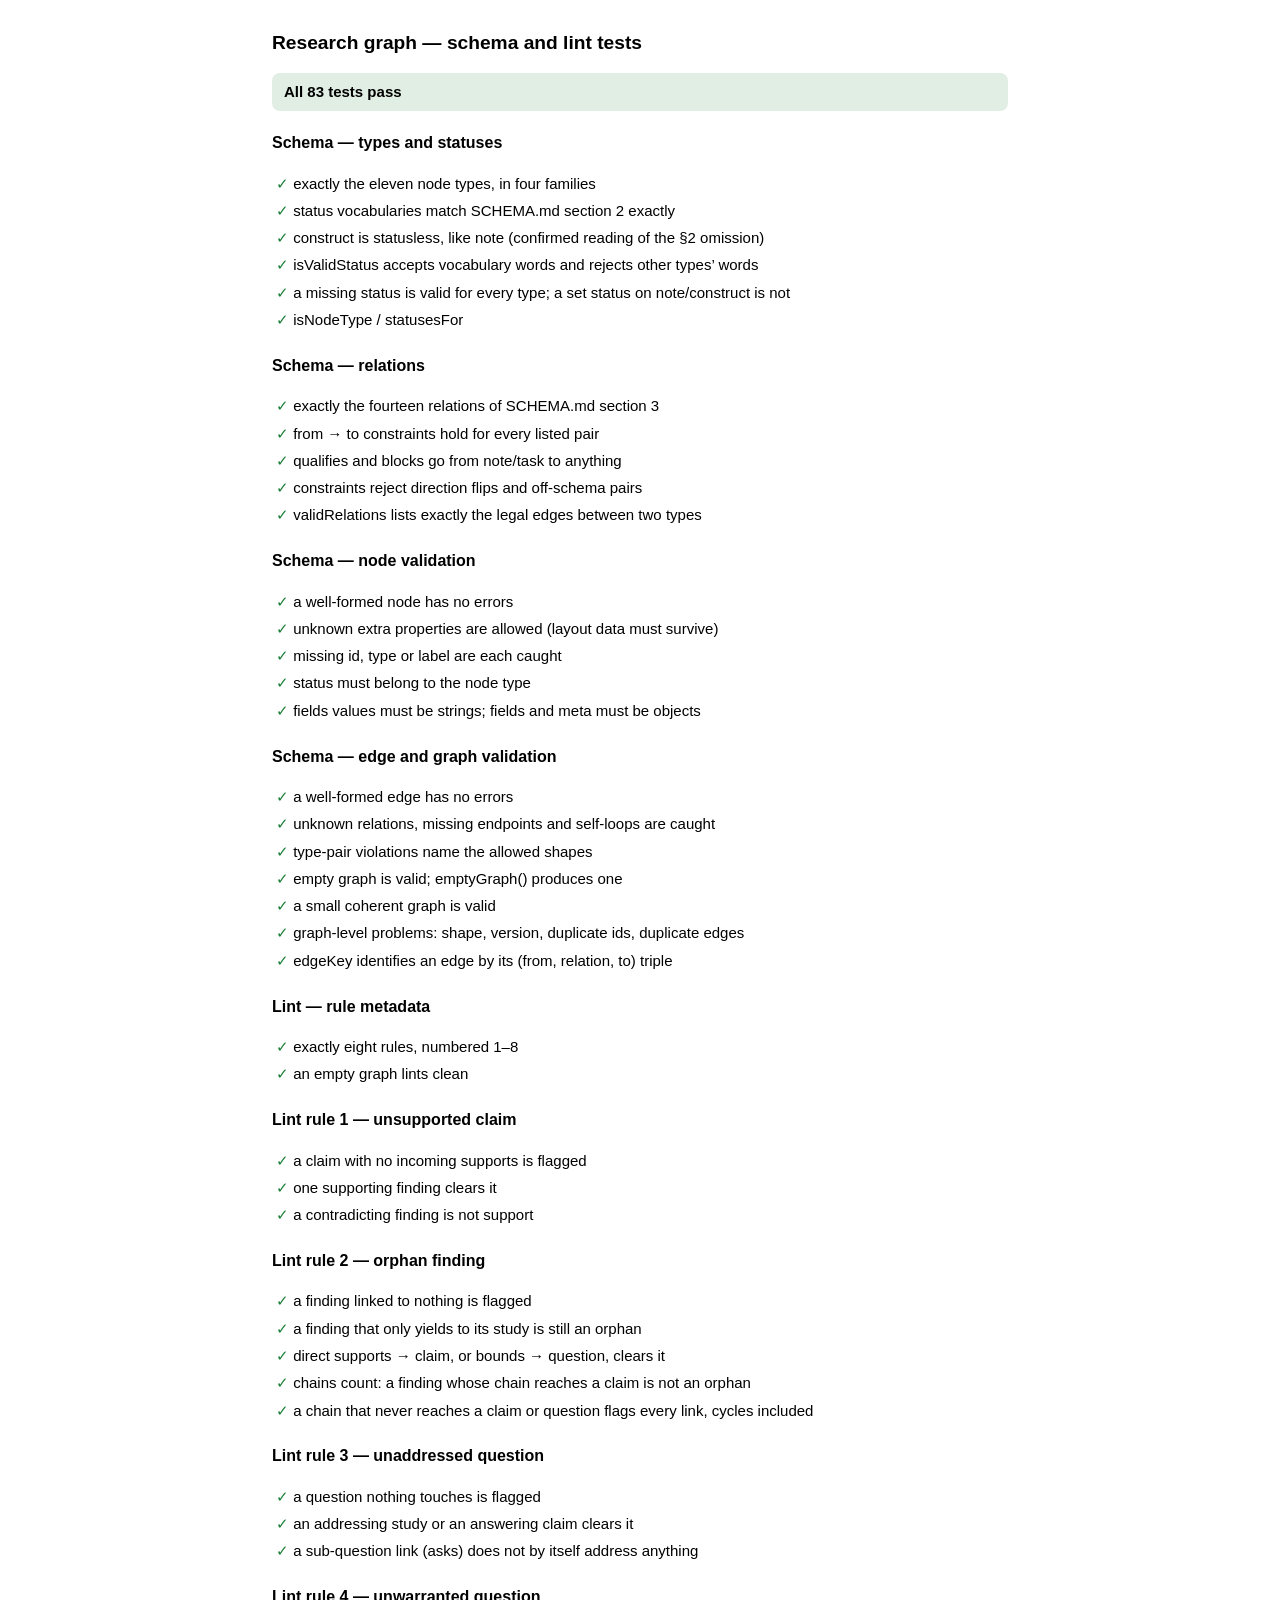
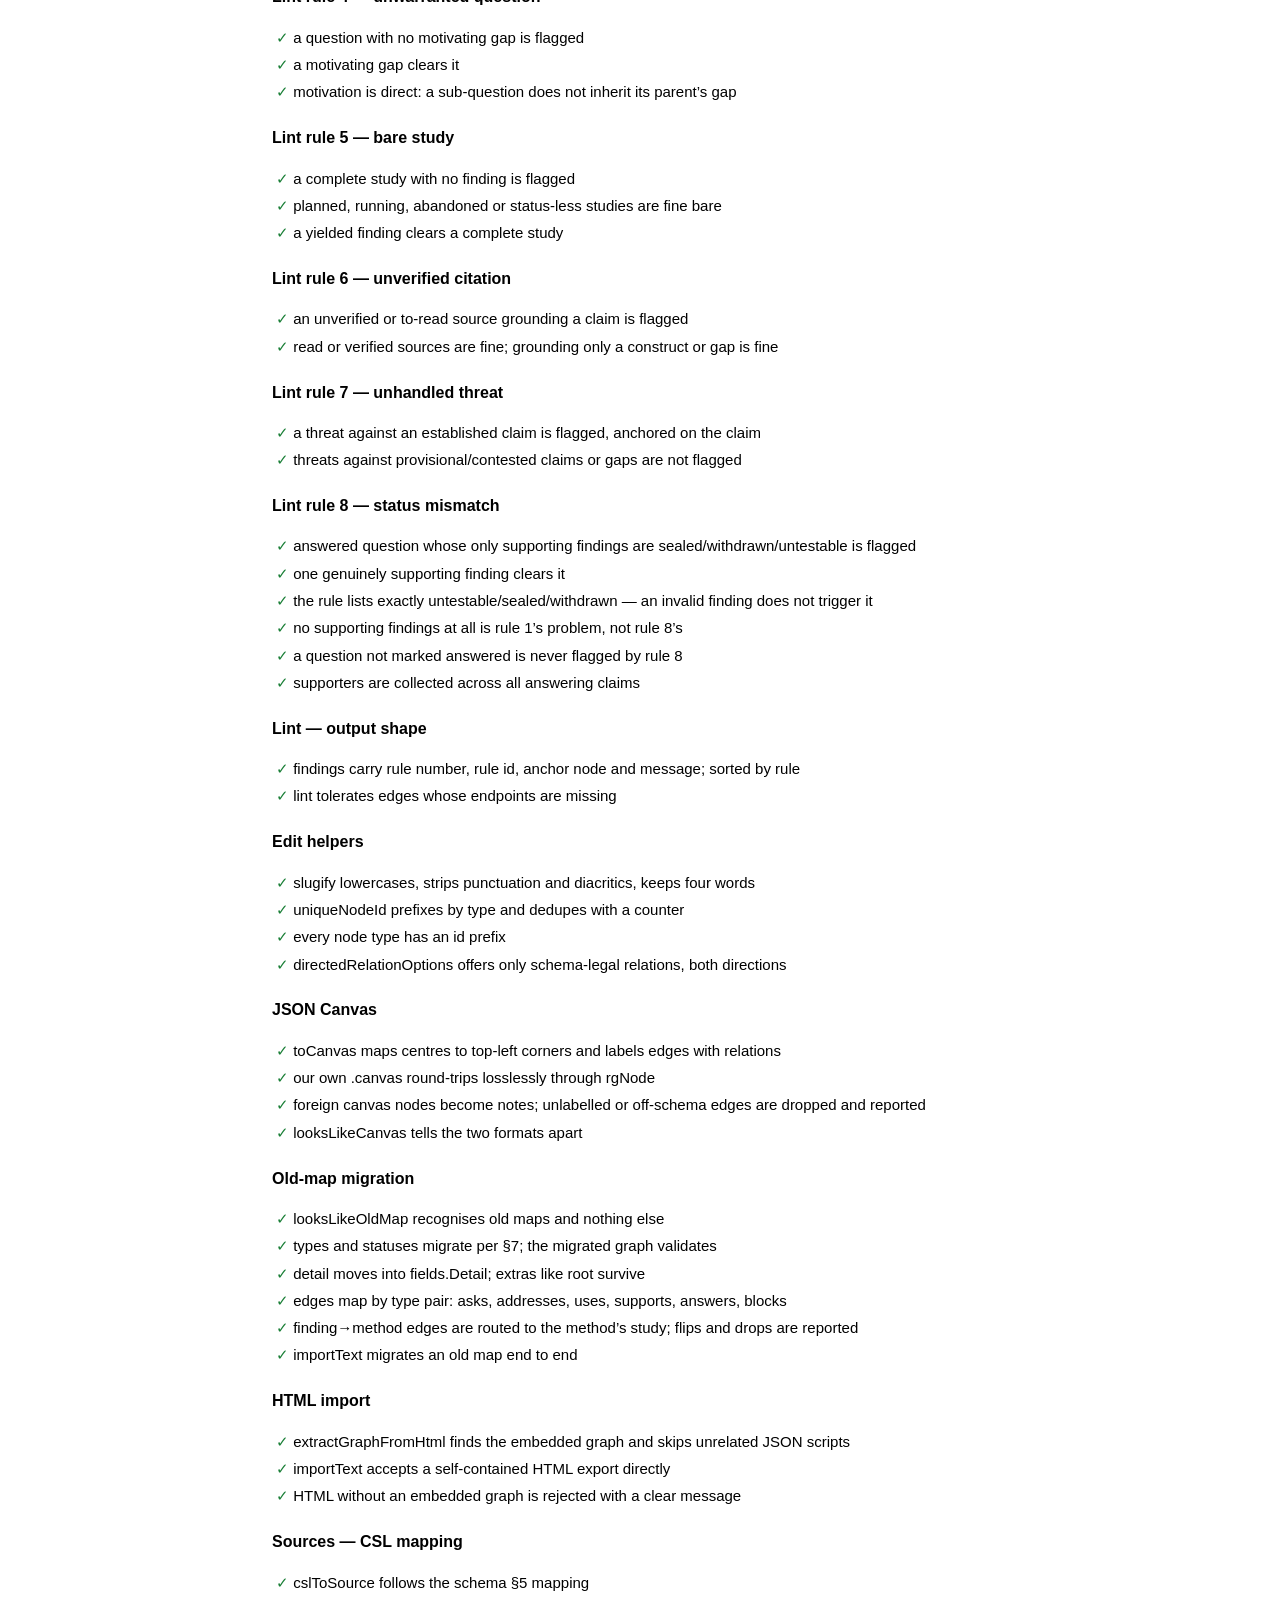
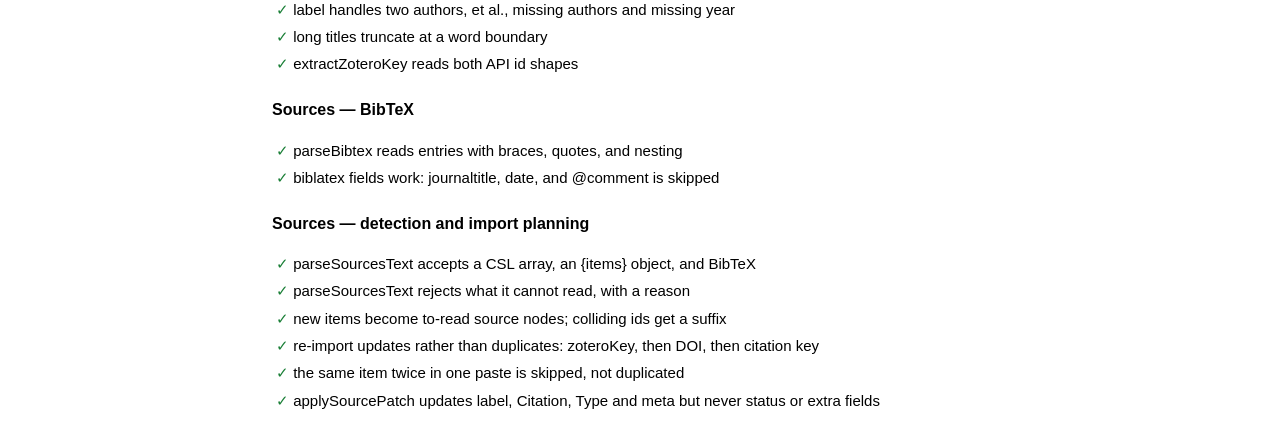
==== tests.html @ 3deb5ea1 "Migrate old-format maps on import (SCHEMA.md §7) rq/experiment/result/paper/corpus/venue types, per-" ====
<!DOCTYPE html>
<html lang="en">
<head>
<meta charset="utf-8">
<meta name="viewport" content="width=device-width, initial-scale=1">
<title>Research graph — tests</title>
<style>
  :root { color-scheme: light dark; }
  body {
    font: 15px/1.5 -apple-system, BlinkMacSystemFont, "Segoe UI", sans-serif;
    max-width: 46rem; margin: 0 auto; padding: 1rem;
  }
  h1 { font-size: 1.2rem; }
  #summary { font-weight: 600; padding: .5rem .75rem; border-radius: .5rem; }
  #summary.pass { background: #1a7f3722; }
  #summary.fail { background: #cf222e22; }
  ul { list-style: none; padding: 0; }
  li { padding: .15rem .25rem; border-radius: .25rem; }
  li.pass::before { content: "✓ "; color: #1a7f37; }
  li.fail::before { content: "✗ "; color: #cf222e; }
  li.fail { background: #cf222e18; }
  li.fail pre { margin: .25rem 0 .25rem 1.2rem; white-space: pre-wrap; font-size: .85em; }
  h2 { font-size: 1rem; margin: 1.25rem 0 .25rem; }
</style>
</head>
<body>
<h1>Research graph — schema and lint tests</h1>
<p id="summary">Running…</p>
<div id="results"></div>
<script type="module">
import {
  SCHEMA_VERSION, FAMILIES, NODE_TYPES, STATUSES, RELATIONS, RELATION_NAMES,
  isNodeType, statusesFor, isValidStatus, relationAllows, validRelations,
  emptyGraph, edgeKey, validateNode, validateEdge, validateGraph,
} from './js/schema.js';
import { LINT_RULES, lint } from './js/lint.js';
import { ID_PREFIXES, slugify, uniqueNodeId, directedRelationOptions } from './js/forms.js';
import { toCanvas, fromCanvas, looksLikeCanvas, extractGraphFromHtml, importText } from './js/exporter.js';
import {
  extractZoteroKey, cslToSource, parseBibtex, parseSourcesText, planSourceImport, applySourcePatch,
} from './js/sources.js';
import { looksLikeOldMap, migrateOldMap } from './js/migrate.js';

// ---- harness -------------------------------------------------------------

const results = [];
let section = '';
const describe = (name) => { section = name; };
function test(name, fn) {
  try {
    fn();
    results.push({ section, name, ok: true });
  } catch (error) {
    results.push({ section, name, ok: false, error });
  }
}
function assert(cond, message) {
  if (!cond) throw new Error(message ?? 'assertion failed');
}
function assertEqual(actual, expected, message) {
  if (actual !== expected) {
    throw new Error(`${message ?? 'not equal'}\n  expected: ${JSON.stringify(expected)}\n  actual:   ${JSON.stringify(actual)}`);
  }
}
function assertDeepEqual(actual, expected, message) {
  const a = JSON.stringify(actual);
  const b = JSON.stringify(expected);
  if (a !== b) {
    throw new Error(`${message ?? 'not deep-equal'}\n  expected: ${b}\n  actual:   ${a}`);
  }
}

// ---- graph-building helpers ----------------------------------------------

const n = (id, type, status, extra) => ({ id, type, label: `label of ${id}`, ...(status ? { status } : {}), ...extra });
const e = (from, relation, to) => ({ from, relation, to });
const g = (nodes, edges = []) => ({ version: 1, nodes, edges });

// lint findings for one rule id, reduced to the nodeIds it flagged
function flagged(graph, ruleId) {
  return lint(graph).filter((f) => f.id === ruleId).map((f) => f.nodeId);
}

// ---- schema: vocabularies ------------------------------------------------

describe('Schema — types and statuses');

test('exactly the eleven node types, in four families', () => {
  assertDeepEqual(NODE_TYPES, [
    'question', 'gap', 'construct', 'source', 'study', 'method', 'material',
    'finding', 'claim', 'note', 'task',
  ]);
  assertDeepEqual(Object.keys(FAMILIES), ['asking', 'grounding', 'doing', 'concluding']);
});

test('status vocabularies match SCHEMA.md section 2 exactly', () => {
  assertDeepEqual(Object.keys(STATUSES).sort(), [...NODE_TYPES].sort(), 'every type has a vocabulary');
  assertDeepEqual(STATUSES.question, ['open', 'answered', 'partly-answered', 'bounded', 'abandoned']);
  assertDeepEqual(STATUSES.gap, ['asserted', 'verified', 'contested', 'closed-by-others']);
  assertDeepEqual(STATUSES.study, ['planned', 'running', 'complete', 'abandoned']);
  assertDeepEqual(STATUSES.finding, ['supported', 'null-with-bound', 'untestable', 'sealed', 'withdrawn', 'invalid']);
  assertDeepEqual(STATUSES.claim, ['established', 'provisional', 'contested', 'abandoned']);
  assertDeepEqual(STATUSES.source, ['to-read', 'read', 'verified', 'unverified']);
  assertDeepEqual(STATUSES.method, ['draft', 'preregistered', 'run', 'superseded']);
  assertDeepEqual(STATUSES.material, ['planned', 'collected', 'frozen']);
  assertDeepEqual(STATUSES.note, []);
  assertDeepEqual(STATUSES.task, ['todo', 'doing', 'done']);
});

test('construct is statusless, like note (confirmed reading of the §2 omission)', () => {
  assertDeepEqual(STATUSES.construct, []);
});

test('isValidStatus accepts vocabulary words and rejects other types’ words', () => {
  assert(isValidStatus('finding', 'sealed'));
  assert(!isValidStatus('source', 'sealed'), 'sealed means nothing for a source');
  assert(!isValidStatus('finding', 'to-read'), 'to-read means nothing for a finding');
  assert(!isValidStatus('nonsense', 'open'), 'unknown type is invalid');
});

test('a missing status is valid for every type; a set status on note/construct is not', () => {
  assert(isValidStatus('question', undefined));
  assert(isValidStatus('note', ''));
  assert(isValidStatus('construct', null));
  assert(!isValidStatus('note', 'done'));
  assert(!isValidStatus('construct', 'draft'));
});

test('isNodeType / statusesFor', () => {
  assert(isNodeType('material'));
  assert(!isNodeType('experiment'), 'old-map names are not types');
  assertDeepEqual(statusesFor('task'), ['todo', 'doing', 'done']);
  assertEqual(statusesFor('experiment'), null);
});

// ---- schema: relations ---------------------------------------------------

describe('Schema — relations');

test('exactly the fourteen relations of SCHEMA.md section 3', () => {
  assertDeepEqual([...RELATION_NAMES].sort(), [
    'addresses', 'answers', 'asks', 'blocks', 'bounds', 'contradicts', 'grounds',
    'inspires', 'motivates', 'qualifies', 'supports', 'threatens', 'uses', 'yields',
  ]);
});

test('from → to constraints hold for every listed pair', () => {
  assert(relationAllows('asks', 'question', 'question'));
  assert(relationAllows('motivates', 'gap', 'question'));
  assert(relationAllows('addresses', 'study', 'question'));
  assert(relationAllows('uses', 'method', 'study'));
  assert(relationAllows('uses', 'material', 'study'));
  assert(relationAllows('yields', 'finding', 'study'));
  assert(relationAllows('supports', 'finding', 'claim'));
  assert(relationAllows('supports', 'finding', 'finding'));
  assert(relationAllows('contradicts', 'finding', 'claim'));
  assert(relationAllows('contradicts', 'source', 'claim'));
  assert(relationAllows('bounds', 'finding', 'finding'));
  assert(relationAllows('bounds', 'finding', 'question'));
  assert(relationAllows('answers', 'claim', 'question'));
  assert(relationAllows('grounds', 'source', 'construct'));
  assert(relationAllows('grounds', 'source', 'gap'));
  assert(relationAllows('grounds', 'source', 'claim'));
  assert(relationAllows('threatens', 'source', 'claim'));
  assert(relationAllows('threatens', 'source', 'gap'));
  assert(relationAllows('inspires', 'source', 'method'));
  assert(relationAllows('inspires', 'source', 'study'));
});

test('qualifies and blocks go from note/task to anything', () => {
  for (const type of NODE_TYPES) {
    assert(relationAllows('qualifies', 'note', type), `note qualifies ${type}`);
    assert(relationAllows('blocks', 'task', type), `task blocks ${type}`);
  }
  assert(!relationAllows('qualifies', 'task', 'note'), 'only notes qualify');
  assert(!relationAllows('blocks', 'note', 'task'), 'only tasks block');
});

test('constraints reject direction flips and off-schema pairs', () => {
  assert(!relationAllows('supports', 'claim', 'finding'), 'supports does not run claim → finding');
  assert(!relationAllows('supports', 'source', 'claim'), 'sources ground or contradict, never support');
  assert(!relationAllows('yields', 'study', 'finding'), 'yields runs finding → study, not the reverse');
  assert(!relationAllows('uses', 'study', 'method'), 'uses runs method → study, not the reverse');
  assert(!relationAllows('addresses', 'question', 'study'));
  assert(!relationAllows('motivates', 'question', 'gap'));
  assert(!relationAllows('bounds', 'finding', 'claim'), 'bounds never reaches a claim');
  assert(!relationAllows('made-up', 'finding', 'claim'), 'unknown relation');
});

test('validRelations lists exactly the legal edges between two types', () => {
  assertDeepEqual(validRelations('finding', 'claim'), ['supports', 'contradicts']);
  assertDeepEqual(validRelations('source', 'gap'), ['grounds', 'threatens']);
  assertDeepEqual(validRelations('source', 'claim'), ['contradicts', 'grounds', 'threatens']);
  assertDeepEqual(validRelations('finding', 'question'), ['bounds']);
  assertDeepEqual(validRelations('note', 'material'), ['qualifies']);
  assertDeepEqual(validRelations('claim', 'finding'), [], 'nothing runs claim → finding');
  assertDeepEqual(validRelations('material', 'question'), [], 'nothing runs material → question');
});

// ---- schema: validation --------------------------------------------------

describe('Schema — node validation');

test('a well-formed node has no errors', () => {
  assertDeepEqual(validateNode(n('q1', 'question', 'open')), []);
  assertDeepEqual(validateNode(n('c1', 'construct')), []);
  assertDeepEqual(validateNode({
    id: 'src1', type: 'source', label: 'Kenny 1994', status: 'read',
    fields: { Citation: 'Guilford Press', Type: 'book' },
    meta: { doi: '10.1000/x', zoteroKey: 'ABC123' },
  }), []);
});

test('unknown extra properties are allowed (layout data must survive)', () => {
  assertDeepEqual(validateNode(n('q1', 'question', 'open', { x: 10, y: 20, pinned: true })), []);
});

test('missing id, type or label are each caught', () => {
  assert(validateNode({ type: 'question', label: 'x' }).some((m) => m.includes('"id"')));
  assert(validateNode({ id: 'a', label: 'x' }).some((m) => m.includes('unknown type')));
  assert(validateNode({ id: 'a', type: 'rq', label: 'x' }).some((m) => m.includes('unknown type')));
  assert(validateNode({ id: 'a', type: 'question' }).some((m) => m.includes('"label"')));
  assert(validateNode('not a node').length === 1);
});

test('status must belong to the node type', () => {
  assert(validateNode(n('f1', 'finding', 'to-read')).some((m) => m.includes('not a finding status')));
  assert(validateNode(n('n1', 'note', 'done')).some((m) => m.includes('takes no status')));
  assert(validateNode(n('c1', 'construct', 'open')).some((m) => m.includes('takes no status')));
  assertDeepEqual(validateNode(n('t1', 'task', 'doing')), []);
});

test('fields values must be strings; fields and meta must be objects', () => {
  assert(validateNode(n('s1', 'source', 'read', { fields: 'DOI' })).length === 1);
  assert(validateNode(n('s1', 'source', 'read', { fields: { Citation: 42 } })).some((m) => m.includes('fields.Citation')));
  assert(validateNode(n('s1', 'source', 'read', { meta: [] })).some((m) => m.includes('"meta"')));
});

describe('Schema — edge and graph validation');

const twoNodes = new Map([
  ['f1', n('f1', 'finding', 'supported')],
  ['c1', n('c1', 'claim', 'provisional')],
  ['s1', n('s1', 'study', 'complete')],
]);

test('a well-formed edge has no errors', () => {
  assertDeepEqual(validateEdge(e('f1', 'supports', 'c1'), twoNodes), []);
  assertDeepEqual(validateEdge(e('f1', 'yields', 's1'), twoNodes), []);
});

test('unknown relations, missing endpoints and self-loops are caught', () => {
  assert(validateEdge(e('f1', 'proves', 'c1'), twoNodes).some((m) => m.includes('unknown relation')));
  assert(validateEdge(e('f1', 'supports', 'ghost'), twoNodes).some((m) => m.includes('missing node "ghost"')));
  assert(validateEdge(e('ghost', 'supports', 'c1'), twoNodes).some((m) => m.includes('missing node "ghost"')));
  assert(validateEdge(e('f1', 'supports', 'f1'), twoNodes).some((m) => m.includes('itself')));
});

test('type-pair violations name the allowed shapes', () => {
  const errors = validateEdge(e('c1', 'supports', 'f1'), twoNodes);
  assertEqual(errors.length, 1);
  assert(errors[0].includes('does not go claim → finding'));
  assert(errors[0].includes('finding → claim'), 'error teaches the allowed direction');
});

test('empty graph is valid; emptyGraph() produces one', () => {
  assertDeepEqual(validateGraph(emptyGraph()), []);
  assertEqual(emptyGraph().version, SCHEMA_VERSION);
});

test('a small coherent graph is valid', () => {
  assertDeepEqual(validateGraph(g(
    [n('g1', 'gap', 'asserted'), n('q1', 'question', 'open'), n('s1', 'study', 'running')],
    [e('g1', 'motivates', 'q1'), e('s1', 'addresses', 'q1')],
  )), []);
});

test('graph-level problems: shape, version, duplicate ids, duplicate edges', () => {
  assert(validateGraph(null).length === 1);
  assert(validateGraph({ version: 2, nodes: [], edges: [] }).some((m) => m.includes('version')));
  assert(validateGraph({ nodes: {}, edges: [] }).some((m) => m.includes('"nodes"')));
  assert(validateGraph({ nodes: [], edges: null }).some((m) => m.includes('"edges"')));
  assert(validateGraph(g([n('a', 'note'), n('a', 'note')])).some((m) => m.includes('duplicate node id "a"')));
  const dup = g(
    [n('f1', 'finding'), n('c1', 'claim')],
    [e('f1', 'supports', 'c1'), e('f1', 'supports', 'c1')],
  );
  assert(validateGraph(dup).some((m) => m.includes('duplicate edge')));
});

test('edgeKey identifies an edge by its (from, relation, to) triple', () => {
  assertEqual(edgeKey(e('a', 'supports', 'b')), edgeKey({ from: 'a', relation: 'supports', to: 'b' }));
  assert(edgeKey(e('a', 'supports', 'b')) !== edgeKey(e('a', 'bounds', 'b')));
});

// ---- lint ----------------------------------------------------------------

describe('Lint — rule metadata');

test('exactly eight rules, numbered 1–8', () => {
  assertDeepEqual(LINT_RULES.map((r) => r.rule), [1, 2, 3, 4, 5, 6, 7, 8]);
  assertDeepEqual(LINT_RULES.map((r) => r.id), [
    'unsupported-claim', 'orphan-finding', 'unaddressed-question', 'unwarranted-question',
    'bare-study', 'unverified-citation', 'unhandled-threat', 'status-mismatch',
  ]);
});

test('an empty graph lints clean', () => {
  assertDeepEqual(lint(emptyGraph()), []);
});

describe('Lint rule 1 — unsupported claim');

test('a claim with no incoming supports is flagged', () => {
  assertDeepEqual(flagged(g([n('c1', 'claim', 'provisional')]), 'unsupported-claim'), ['c1']);
});

test('one supporting finding clears it', () => {
  const graph = g(
    [n('c1', 'claim', 'provisional'), n('f1', 'finding', 'supported'), n('q1', 'question', 'open')],
    [e('f1', 'supports', 'c1')],
  );
  assertDeepEqual(flagged(graph, 'unsupported-claim'), []);
});

test('a contradicting finding is not support', () => {
  const graph = g(
    [n('c1', 'claim', 'contested'), n('f1', 'finding', 'supported')],
    [e('f1', 'contradicts', 'c1')],
  );
  assertDeepEqual(flagged(graph, 'unsupported-claim'), ['c1']);
});

describe('Lint rule 2 — orphan finding');

test('a finding linked to nothing is flagged', () => {
  assertDeepEqual(flagged(g([n('f1', 'finding', 'supported')]), 'orphan-finding'), ['f1']);
});

test('a finding that only yields to its study is still an orphan', () => {
  const graph = g(
    [n('f1', 'finding', 'supported'), n('s1', 'study', 'complete')],
    [e('f1', 'yields', 's1')],
  );
  assertDeepEqual(flagged(graph, 'orphan-finding'), ['f1']);
});

test('direct supports → claim, or bounds → question, clears it', () => {
  const graph = g(
    [n('f1', 'finding', 'supported'), n('c1', 'claim', 'provisional'),
     n('f2', 'finding', 'null-with-bound'), n('q1', 'question', 'bounded')],
    [e('f1', 'supports', 'c1'), e('f2', 'bounds', 'q1')],
  );
  assertDeepEqual(flagged(graph, 'orphan-finding'), []);
});

test('chains count: a finding whose chain reaches a claim is not an orphan', () => {
  const graph = g(
    [n('f1', 'finding', 'supported'), n('f2', 'finding', 'supported'), n('c1', 'claim', 'provisional')],
    [e('f1', 'supports', 'f2'), e('f2', 'supports', 'c1')],
  );
  assertDeepEqual(flagged(graph, 'orphan-finding'), []);
});

test('a chain that never reaches a claim or question flags every link, cycles included', () => {
  const graph = g(
    [n('f1', 'finding', 'supported'), n('f2', 'finding', 'supported')],
    [e('f1', 'supports', 'f2'), e('f2', 'bounds', 'f1')],
  );
  assertDeepEqual(flagged(graph, 'orphan-finding'), ['f1', 'f2']);
});

describe('Lint rule 3 — unaddressed question');

test('a question nothing touches is flagged', () => {
  assertDeepEqual(flagged(g([n('q1', 'question', 'open')]), 'unaddressed-question'), ['q1']);
});

test('an addressing study or an answering claim clears it', () => {
  const addressed = g(
    [n('q1', 'question', 'open'), n('s1', 'study', 'planned')],
    [e('s1', 'addresses', 'q1')],
  );
  assertDeepEqual(flagged(addressed, 'unaddressed-question'), []);
  const answered = g(
    [n('q1', 'question', 'answered'), n('c1', 'claim', 'established')],
    [e('c1', 'answers', 'q1')],
  );
  assertDeepEqual(flagged(answered, 'unaddressed-question'), []);
});

test('a sub-question link (asks) does not by itself address anything', () => {
  const graph = g(
    [n('q1', 'question', 'open'), n('q2', 'question', 'open'), n('s1', 'study', 'running')],
    [e('q2', 'asks', 'q1'), e('s1', 'addresses', 'q1')],
  );
  assertDeepEqual(flagged(graph, 'unaddressed-question'), ['q2']);
});

describe('Lint rule 4 — unwarranted question');

test('a question with no motivating gap is flagged', () => {
  assertDeepEqual(flagged(g([n('q1', 'question', 'open')]), 'unwarranted-question'), ['q1']);
});

test('a motivating gap clears it', () => {
  const graph = g(
    [n('q1', 'question', 'open'), n('g1', 'gap', 'verified')],
    [e('g1', 'motivates', 'q1')],
  );
  assertDeepEqual(flagged(graph, 'unwarranted-question'), []);
});

test('motivation is direct: a sub-question does not inherit its parent’s gap', () => {
  const graph = g(
    [n('q1', 'question', 'open'), n('q2', 'question', 'open'), n('g1', 'gap', 'asserted')],
    [e('g1', 'motivates', 'q1'), e('q2', 'asks', 'q1')],
  );
  assertDeepEqual(flagged(graph, 'unwarranted-question'), ['q2']);
});

describe('Lint rule 5 — bare study');

test('a complete study with no finding is flagged', () => {
  assertDeepEqual(flagged(g([n('s1', 'study', 'complete')]), 'bare-study'), ['s1']);
});

test('planned, running, abandoned or status-less studies are fine bare', () => {
  const graph = g([
    n('s1', 'study', 'planned'), n('s2', 'study', 'running'),
    n('s3', 'study', 'abandoned'), n('s4', 'study'),
  ]);
  assertDeepEqual(flagged(graph, 'bare-study'), []);
});

test('a yielded finding clears a complete study', () => {
  const graph = g(
    [n('s1', 'study', 'complete'), n('f1', 'finding', 'supported')],
    [e('f1', 'yields', 's1')],
  );
  assertDeepEqual(flagged(graph, 'bare-study'), []);
});

describe('Lint rule 6 — unverified citation');

test('an unverified or to-read source grounding a claim is flagged', () => {
  const unverified = g(
    [n('src1', 'source', 'unverified'), n('c1', 'claim', 'provisional')],
    [e('src1', 'grounds', 'c1')],
  );
  assertDeepEqual(flagged(unverified, 'unverified-citation'), ['src1']);
  const toRead = g(
    [n('src1', 'source', 'to-read'), n('c1', 'claim', 'provisional')],
    [e('src1', 'grounds', 'c1')],
  );
  assertDeepEqual(flagged(toRead, 'unverified-citation'), ['src1']);
});

test('read or verified sources are fine; grounding only a construct or gap is fine', () => {
  const graph = g(
    [n('src1', 'source', 'verified'), n('src2', 'source', 'read'), n('src3', 'source', 'unverified'),
     n('c1', 'claim', 'provisional'), n('k1', 'construct'), n('g1', 'gap', 'asserted')],
    [e('src1', 'grounds', 'c1'), e('src2', 'grounds', 'c1'),
     e('src3', 'grounds', 'k1'), e('src3', 'grounds', 'g1')],
  );
  assertDeepEqual(flagged(graph, 'unverified-citation'), []);
});

describe('Lint rule 7 — unhandled threat');

test('a threat against an established claim is flagged, anchored on the claim', () => {
  const graph = g(
    [n('src1', 'source', 'read'), n('c1', 'claim', 'established'), n('f1', 'finding', 'supported')],
    [e('src1', 'threatens', 'c1'), e('f1', 'supports', 'c1')],
  );
  const findings = lint(graph).filter((f) => f.id === 'unhandled-threat');
  assertEqual(findings.length, 1);
  assertEqual(findings[0].nodeId, 'c1');
  assertDeepEqual(findings[0].related, ['src1']);
});

test('threats against provisional/contested claims or gaps are not flagged', () => {
  const graph = g(
    [n('src1', 'source', 'read'), n('c1', 'claim', 'provisional'), n('g1', 'gap', 'asserted')],
    [e('src1', 'threatens', 'c1'), e('src1', 'threatens', 'g1')],
  );
  assertDeepEqual(flagged(graph, 'unhandled-threat'), []);
});

describe('Lint rule 8 — status mismatch');

// Shared shape: gap → question ← claim ← finding(s), question marked answered.
function answeredQuestion(...findingStatuses) {
  const nodes = [
    n('q1', 'question', 'answered'), n('c1', 'claim', 'established'),
    ...findingStatuses.map((s, i) => n(`f${i + 1}`, 'finding', s)),
  ];
  const edges = [
    e('c1', 'answers', 'q1'),
    ...findingStatuses.map((s, i) => e(`f${i + 1}`, 'supports', 'c1')),
  ];
  return g(nodes, edges);
}

test('answered question whose only supporting findings are sealed/withdrawn/untestable is flagged', () => {
  assertDeepEqual(flagged(answeredQuestion('sealed'), 'status-mismatch'), ['q1']);
  assertDeepEqual(flagged(answeredQuestion('untestable', 'sealed', 'withdrawn'), 'status-mismatch'), ['q1']);
});

test('one genuinely supporting finding clears it', () => {
  assertDeepEqual(flagged(answeredQuestion('sealed', 'supported'), 'status-mismatch'), []);
  assertDeepEqual(flagged(answeredQuestion('null-with-bound'), 'status-mismatch'), []);
});

test('the rule lists exactly untestable/sealed/withdrawn — an invalid finding does not trigger it', () => {
  assertDeepEqual(flagged(answeredQuestion('invalid'), 'status-mismatch'), []);
});

test('no supporting findings at all is rule 1’s problem, not rule 8’s', () => {
  const graph = answeredQuestion();
  assertDeepEqual(flagged(graph, 'status-mismatch'), []);
  assertDeepEqual(flagged(graph, 'unsupported-claim'), ['c1']);
});

test('a question not marked answered is never flagged by rule 8', () => {
  const graph = answeredQuestion('sealed');
  graph.nodes[0].status = 'partly-answered';
  assertDeepEqual(flagged(graph, 'status-mismatch'), []);
});

test('supporters are collected across all answering claims', () => {
  const graph = g(
    [n('q1', 'question', 'answered'),
     n('c1', 'claim', 'established'), n('c2', 'claim', 'provisional'),
     n('f1', 'finding', 'sealed'), n('f2', 'finding', 'supported')],
    [e('c1', 'answers', 'q1'), e('c2', 'answers', 'q1'),
     e('f1', 'supports', 'c1'), e('f2', 'supports', 'c2')],
  );
  assertDeepEqual(flagged(graph, 'status-mismatch'), [], 'f2 under the second claim rescues it');
});

describe('Lint — output shape');

test('findings carry rule number, rule id, anchor node and message; sorted by rule', () => {
  const graph = g(
    [n('q1', 'question', 'open'), n('c1', 'claim', 'provisional')],
    [],
  );
  const findings = lint(graph);
  assertDeepEqual(findings.map((f) => f.rule), [1, 3, 4], 'sorted by rule number');
  for (const f of findings) {
    assert(typeof f.id === 'string' && typeof f.nodeId === 'string');
    assert(Array.isArray(f.related));
    assert(typeof f.message === 'string' && f.message.length > 0);
  }
});

test('lint tolerates edges whose endpoints are missing', () => {
  const graph = g([n('c1', 'claim', 'provisional')], [e('ghost', 'supports', 'c1')]);
  assertDeepEqual(flagged(graph, 'unsupported-claim'), ['c1']);
});

// ---- edit helpers --------------------------------------------------------

describe('Edit helpers');

test('slugify lowercases, strips punctuation and diacritics, keeps four words', () => {
  assertEqual(slugify('How much of the reaction is the perceiver?'), 'how-much-of-the');
  assertEqual(slugify('Écrire des limites'), 'ecrire-des-limites');
  assertEqual(slugify('p = .665!!'), 'p-665');
  assertEqual(slugify('???'), 'node', 'labels with no usable characters fall back');
});

test('uniqueNodeId prefixes by type and dedupes with a counter', () => {
  assertEqual(uniqueNodeId('question', 'Open question', new Set()), 'q-open-question');
  assertEqual(uniqueNodeId('source', 'Kenny 1994', new Set(['src-kenny-1994'])), 'src-kenny-1994-2');
  assertEqual(
    uniqueNodeId('finding', 'Null', new Set(['f-null', 'f-null-2'])),
    'f-null-3',
  );
});

test('every node type has an id prefix', () => {
  assertDeepEqual(Object.keys(ID_PREFIXES).sort(), [...NODE_TYPES].sort());
});

test('directedRelationOptions offers only schema-legal relations, both directions', () => {
  assertDeepEqual(directedRelationOptions('finding', 'claim'), [
    { relation: 'supports', direction: 'out' },
    { relation: 'contradicts', direction: 'out' },
  ]);
  assertDeepEqual(directedRelationOptions('claim', 'finding'), [
    { relation: 'supports', direction: 'in' },
    { relation: 'contradicts', direction: 'in' },
  ]);
  assertDeepEqual(directedRelationOptions('question', 'material'), [],
    'no relation runs between question and material in either direction');
  assertDeepEqual(directedRelationOptions('gap', 'question'), [
    { relation: 'motivates', direction: 'out' },
  ]);
  // note → anything, and anything can be qualified by a note
  assertDeepEqual(directedRelationOptions('note', 'note').map((o) => o.direction), ['out', 'in']);
});

// ---- JSON Canvas export/import -------------------------------------------

describe('JSON Canvas');

const canvasGraph = {
  version: 1,
  meta: { id: 'demo', title: 'Demo' },
  nodes: [
    { id: 'f1', type: 'finding', label: 'A finding', status: 'supported', x: 100, y: 50,
      fields: { Statistic: 'p < .01' } },
    { id: 'c1', type: 'claim', label: 'A claim', status: 'provisional', x: 300, y: 50 },
  ],
  edges: [{ from: 'f1', relation: 'supports', to: 'c1' }],
};

test('toCanvas maps centres to top-left corners and labels edges with relations', () => {
  const canvas = toCanvas(canvasGraph, new Map([['f1', { w: 100, h: 40 }]]));
  assertEqual(canvas.nodes[0].x, 50, 'x = centre − width/2');
  assertEqual(canvas.nodes[0].y, 30, 'y = centre − height/2');
  assertEqual(canvas.nodes[0].type, 'text');
  assert(canvas.nodes[0].text.includes('A finding'));
  assertEqual(canvas.edges[0].fromNode, 'f1');
  assertEqual(canvas.edges[0].toNode, 'c1');
  assertEqual(canvas.edges[0].label, 'supports');
  assertEqual(canvas.rgGraph.meta.id, 'demo');
});

test('our own .canvas round-trips losslessly through rgNode', () => {
  const { graph, report } = fromCanvas(toCanvas(canvasGraph));
  assertDeepEqual(graph.nodes, canvasGraph.nodes);
  assertDeepEqual(graph.edges, canvasGraph.edges);
  assertDeepEqual(graph.meta, canvasGraph.meta);
  assertEqual(report.foreignNodes, 0);
  assertEqual(report.droppedEdges.length, 0);
  assertDeepEqual(validateGraph(graph), []);
});

test('foreign canvas nodes become notes; unlabelled or off-schema edges are dropped and reported', () => {
  const foreign = {
    nodes: [
      { id: 'a', type: 'text', text: 'Just an idea\nwith details', x: 0, y: 0, width: 200, height: 60 },
      { id: 'b', type: 'file', file: 'papers/kenny.pdf', x: 300, y: 0, width: 200, height: 60 },
    ],
    edges: [
      { id: 'e1', fromNode: 'a', toNode: 'b' },
      { id: 'e2', fromNode: 'a', toNode: 'b', label: 'qualifies' },
      { id: 'e3', fromNode: 'a', toNode: 'ghost', label: 'qualifies' },
    ],
  };
  const { graph, report } = fromCanvas(foreign);
  assertDeepEqual(graph.nodes.map((n) => n.type), ['note', 'note']);
  assertEqual(graph.nodes[0].label, 'Just an idea', 'first line becomes the label');
  assertEqual(graph.nodes[0].x, 100, 'centre derived from x + width/2');
  assertDeepEqual(graph.edges, [{ from: 'a', relation: 'qualifies', to: 'b' }],
    'note → note qualifies survives because the schema allows it');
  assertEqual(report.droppedEdges.length, 2, 'the unlabelled and dangling edges are reported');
  assertDeepEqual(validateGraph(graph), []);
});

test('looksLikeCanvas tells the two formats apart', () => {
  assert(looksLikeCanvas(toCanvas(canvasGraph)));
  assert(looksLikeCanvas({ nodes: [{ id: 'a', type: 'text', text: 'x', x: 0, y: 0, width: 10, height: 10 }] }));
  assert(!looksLikeCanvas(canvasGraph), 'a graph is not a canvas');
  assert(!looksLikeCanvas({ nodes: [] }));
  assert(!looksLikeCanvas(null));
});

// ---- old-map migration (SCHEMA.md §7) -------------------------------------

describe('Old-map migration');

const oldMap = {
  meta: { title: 'Old thesis map', owner: 'Alp', version: '0.5' },
  nodes: [
    { id: 'rq0', type: 'rq', root: true, label: 'Root question', detail: 'Long prose.' },
    { id: 'rq1', type: 'rq', status: 'split', label: 'Sub question' },
    { id: 'ex1', type: 'experiment', status: 'sealed', label: 'Sealed experiment' },
    { id: 'm1', type: 'method', label: 'The method' },
    { id: 'r1', type: 'result', status: 'established', label: 'The result', fields: { p: '.01' } },
    { id: 'cl1', type: 'claim', status: 'established', label: 'The claim' },
    { id: 'p1', type: 'paper', status: 'todo', label: 'A paper' },
    { id: 'cor1', type: 'corpus', status: 'established', label: 'The corpus' },
    { id: 'v1', type: 'venue', status: 'todo', label: 'Target venue' },
    { id: 'con1', type: 'construct', status: 'provisional', label: 'A construct' },
    { id: 'g1', type: 'gap', label: 'The gap' },
  ],
  edges: [
    { from: 'rq1', to: 'rq0', rel: 'sub-question' },
    { from: 'g1', to: 'rq0', rel: 'motivates' },
    { from: 'ex1', to: 'rq1', rel: 'tests' },
    { from: 'm1', to: 'ex1', rel: 'method' },
    { from: 'cor1', to: 'ex1', rel: 'corpus' },
    { from: 'r1', to: 'm1', rel: 'yields' },
    { from: 'r1', to: 'cl1', rel: 'evidence' },
    { from: 'cl1', to: 'rq1', rel: 'answers' },
    { from: 'cl1', to: 'r1', rel: 'generalises' },
    { from: 'p1', to: 'cl1', rel: 'objection to pre-empt' },
    { from: 'p1', to: 'con1', rel: 'source' },
    { from: 'con1', to: 'rq0', rel: 'variance source' },
    { from: 'v1', to: 'rq0', rel: 'venue target' },
    { from: 'r1', to: 'ex1', rel: 'headline finding' },
  ],
};

test('looksLikeOldMap recognises old maps and nothing else', () => {
  assert(looksLikeOldMap(oldMap));
  assert(looksLikeOldMap({ nodes: [{ id: 'a', type: 'note', label: 'x' }], edges: [{ from: 'a', to: 'b', rel: 'free text' }] }));
  assert(!looksLikeOldMap(g([n('q1', 'question', 'open')])), 'a v1 graph is not an old map');
  assert(!looksLikeOldMap({
    nodes: [{ id: 'a', type: 'text', text: 'x', x: 0, y: 0, width: 10, height: 10 }],
    edges: [{ id: 'e', fromNode: 'a', toNode: 'a' }],
  }), 'a canvas is not an old map');
});

test('types and statuses migrate per §7; the migrated graph validates', () => {
  const { graph } = migrateOldMap(oldMap);
  assertDeepEqual(validateGraph(graph), []);
  const type = (id) => graph.nodes.find((x) => x.id === id).type;
  const status = (id) => graph.nodes.find((x) => x.id === id).status;
  assertEqual(type('rq0'), 'question');
  assertEqual(type('ex1'), 'study');
  assertEqual(type('r1'), 'finding');
  assertEqual(type('p1'), 'source');
  assertEqual(type('cor1'), 'material');
  assertEqual(type('v1'), 'task', 'venue becomes a task');
  assertEqual(status('rq1'), 'partly-answered', 'split maps to partly-answered');
  assertEqual(status('ex1'), 'running', 'a sealed experiment is not finished');
  assertEqual(status('r1'), 'supported', 'established on a finding becomes supported');
  assertEqual(status('cl1'), 'established', 'established on a claim stays');
  assertEqual(status('p1'), 'to-read');
  assertEqual(status('cor1'), 'frozen');
  assertEqual(status('con1'), undefined, 'constructs are statusless — status dropped');
});

test('detail moves into fields.Detail; extras like root survive', () => {
  const { graph } = migrateOldMap(oldMap);
  const rq0 = graph.nodes.find((x) => x.id === 'rq0');
  assertEqual(rq0.fields.Detail, 'Long prose.');
  assertEqual(rq0.root, true);
  const r1 = graph.nodes.find((x) => x.id === 'r1');
  assertEqual(r1.fields.p, '.01', 'old fields are kept');
});

test('edges map by type pair: asks, addresses, uses, supports, answers, blocks', () => {
  const { graph } = migrateOldMap(oldMap);
  const has = (from, relation, to) => graph.edges.some(
    (e) => e.from === from && e.relation === relation && e.to === to,
  );
  assert(has('rq1', 'asks', 'rq0'), 'sub-question direction preserved');
  assert(has('g1', 'motivates', 'rq0'));
  assert(has('ex1', 'addresses', 'rq1'));
  assert(has('m1', 'uses', 'ex1'));
  assert(has('cor1', 'uses', 'ex1'));
  assert(has('r1', 'supports', 'cl1'));
  assert(has('cl1', 'answers', 'rq1'));
  assert(has('p1', 'threatens', 'cl1'), '"objection to pre-empt" reads as a threat');
  assert(has('p1', 'grounds', 'con1'));
  assert(has('v1', 'blocks', 'rq0'), 'the venue-task blocks the question');
});

test('finding→method edges are routed to the method’s study; flips and drops are reported', () => {
  const { graph, report } = migrateOldMap(oldMap);
  const has = (from, relation, to) => graph.edges.some(
    (e) => e.from === from && e.relation === relation && e.to === to,
  );
  assert(has('r1', 'yields', 'ex1'), 'r1 —yields→ m1 became r1 —yields→ ex1');
  assert(has('r1', 'supports', 'cl1'), 'cl1 —generalises→ r1 flipped into finding-supports-claim');
  assert(report.droppedEdges.some((d) => d.includes('con1')),
    'the construct → question edge is dropped and reported');
  assertEqual(graph.edges.filter((e) => e.from === 'r1' && e.to === 'ex1').length, 1,
    'yields deduplicated against the headline-finding edge');
});

test('importText migrates an old map end to end', () => {
  const result = importText(JSON.stringify(oldMap));
  assert(result.ok, result.message);
  assert(result.message.includes('Migrated the old map'));
  assertDeepEqual(validateGraph(result.graph), []);
  assertEqual(result.graph.meta.title, 'Old thesis map');
  assert(result.graph.meta.id, 'a graph id is generated');
});

// ---- importing an exported HTML file --------------------------------------

describe('HTML import');

const embeddedGraph = {
  version: 1,
  meta: { id: 'demo' },
  nodes: [{ id: 'n1', type: 'note', label: 'A note', x: 1, y: 2 }],
  edges: [],
};
const exportedHtml = [
  '<!DOCTYPE html><html><head><title>x</title></head><body>',
  '<script type="application/json" id="other">{"unrelated": true}\u003c/script>',
  `<script type="application/json" id="embedded-graph">${JSON.stringify(embeddedGraph).replace(/</g, '\\u003c')}\u003c/script>`,
  '</body></html>',
].join('\n');

test('extractGraphFromHtml finds the embedded graph and skips unrelated JSON scripts', () => {
  const text = extractGraphFromHtml(exportedHtml);
  assert(text !== null, 'graph found');
  assertDeepEqual(JSON.parse(text), embeddedGraph);
  assertEqual(extractGraphFromHtml('<!DOCTYPE html><html><body>plain page</body></html>'), null);
});

test('importText accepts a self-contained HTML export directly', () => {
  const result = importText(exportedHtml);
  assert(result.ok, result.message);
  assertDeepEqual(result.graph, embeddedGraph);
  assert(result.message.includes('extracted from the HTML file'));
});

test('HTML without an embedded graph is rejected with a clear message', () => {
  const result = importText('<!DOCTYPE html><html><body>not an export</body></html>');
  assert(!result.ok);
  assert(result.message.includes('no embedded graph'));
});

// ---- sources: CSL-JSON and BibTeX ----------------------------------------

describe('Sources — CSL mapping');

test('cslToSource follows the schema §5 mapping', () => {
  const node = cslToSource({
    id: '392648/7VLLCTW7',
    'citation-key': 'kenny1994',
    type: 'book',
    title: 'Interpersonal perception: A social relations analysis',
    'title-short': 'Interpersonal perception',
    author: [{ family: 'Kenny', given: 'David A.' }],
    issued: { 'date-parts': [[1994]] },
    'container-title': 'Guilford Press',
    DOI: '10.1000/example',
  });
  assertEqual(node.id, 'kenny1994', 'citation-key wins over id');
  assertEqual(node.type, 'source');
  assertEqual(node.label, 'Kenny (1994) — Interpersonal perception');
  assertEqual(node.fields.Citation, 'Guilford Press, 10.1000/example');
  assertEqual(node.fields.Type, 'book');
  assertEqual(node.meta.doi, '10.1000/example');
  assertEqual(node.meta.zoteroKey, '7VLLCTW7', 'item key extracted from the id');
  assertDeepEqual(validateNode(node), []);
});

test('label handles two authors, et al., missing authors and missing year', () => {
  const two = cslToSource({ id: 'a', title: 'T', author: [{ family: 'Kenny' }, { family: 'Cook' }], issued: { 'date-parts': [[2001]] } });
  assertEqual(two.label, 'Kenny & Cook (2001) — T');
  const three = cslToSource({ id: 'b', title: 'T', author: [{ family: 'A' }, { family: 'B' }, { family: 'C' }] });
  assertEqual(three.label, 'A et al. (n.d.) — T');
  const none = cslToSource({ id: 'c', title: 'Standard for widgets' });
  assertEqual(none.label, 'Standard for widgets (n.d.)');
});

test('long titles truncate at a word boundary', () => {
  const node = cslToSource({
    id: 'd',
    title: 'A remarkably long title that keeps going well past the point where a card label stays readable',
    author: [{ family: 'Long' }],
  });
  assert(node.label.length < 75, `label is short (got ${node.label.length})`);
  assert(node.label.endsWith('…'));
});

test('extractZoteroKey reads both API id shapes', () => {
  assertEqual(extractZoteroKey('392648/7VLLCTW7'), '7VLLCTW7');
  assertEqual(extractZoteroKey('http://zotero.org/users/475425/items/ABCD2345'), 'ABCD2345');
  assertEqual(extractZoteroKey('kenny1994'), undefined, 'citation keys are not zotero keys');
});

describe('Sources — BibTeX');

test('parseBibtex reads entries with braces, quotes, and nesting', () => {
  const items = parseBibtex(`
    @article{kenny1994,
      author = {Kenny, David A. and Cook, William},
      title = {Interpersonal {Perception} and its friends},
      journal = "Psychological Review",
      year = 1994,
      volume = {102},
      pages = {246--268},
      doi = {10.1037/0033-295X.102.2.246}
    }
    @book{mischel1995, author = {Walter Mischel}, title = {A book}, year = {1995} }
  `);
  assertEqual(items.length, 2);
  assertEqual(items[0]['citation-key'], 'kenny1994');
  assertEqual(items[0].type, 'article-journal', 'article maps to article-journal');
  assertDeepEqual(items[0].author, [
    { family: 'Kenny', given: 'David A.' }, { family: 'Cook', given: 'William' },
  ]);
  assertEqual(items[0].title, 'Interpersonal Perception and its friends', 'braces stripped');
  assertEqual(items[0]['container-title'], 'Psychological Review');
  assertEqual(items[0].page, '246–268', 'double hyphen becomes an en dash');
  assertDeepEqual(items[0].issued, { 'date-parts': [[1994]] });
  assertDeepEqual(items[1].author, [{ family: 'Mischel', given: 'Walter' }],
    'plain "Given Family" names split on the last word');
  assertEqual(items[1].type, 'book');
});

test('biblatex fields work: journaltitle, date, and @comment is skipped', () => {
  const items = parseBibtex(`
    @comment{jabref-meta: databaseType:biblatex;}
    @article{rau2024, author = {Rau, R.}, title = {T}, journaltitle = {Preprint Server}, date = {2024-05-01} }
  `);
  assertEqual(items.length, 1);
  assertEqual(items[0]['container-title'], 'Preprint Server');
  assertDeepEqual(items[0].issued, { 'date-parts': [[2024]] });
});

describe('Sources — detection and import planning');

test('parseSourcesText accepts a CSL array, an {items} object, and BibTeX', () => {
  assertEqual(parseSourcesText('[{"id":"a","title":"T"}]').items.length, 1);
  assertEqual(parseSourcesText('{"items":[{"id":"a","title":"T"}]}').items.length, 1);
  assertEqual(parseSourcesText('@misc{x, title={T}}').items.length, 1);
  assertEqual(parseSourcesText('[{"id":"a","title":"T"},{"id":"junk"}]').ignored, 1,
    'items with neither title nor author are counted as ignored');
});

test('parseSourcesText rejects what it cannot read, with a reason', () => {
  for (const bad of ['', 'hello world', '{"nodes":[]}', '[{']) {
    let threw = false;
    try { parseSourcesText(bad); } catch { threw = true; }
    assert(threw, `rejects ${JSON.stringify(bad)}`);
  }
});

test('new items become to-read source nodes; colliding ids get a suffix', () => {
  const graph = g([n('kenny1994', 'note')]);
  const plan = planSourceImport(graph, [{ id: 'kenny1994', title: 'T', author: [{ family: 'Kenny' }] }]);
  assertEqual(plan.updates.length, 0, 'a note with the same id is not an update target');
  assertEqual(plan.creates.length, 1);
  assertEqual(plan.creates[0].id, 'kenny1994-2', 'id collision with a non-source gets a suffix');
  assertEqual(plan.creates[0].status, 'to-read');
});

test('re-import updates rather than duplicates: zoteroKey, then DOI, then citation key', () => {
  const graph = g([
    n('src-a', 'source', 'verified', { meta: { zoteroKey: 'AAAA1111' } }),
    n('src-b', 'source', 'read', { meta: { doi: '10.1/B' } }),
    n('src-c', 'source', 'unverified'),
  ]);
  const plan = planSourceImport(graph, [
    { id: '99/AAAA1111', title: 'A new title', author: [{ family: 'A' }] },
    { id: 'different-key', title: 'B', DOI: '10.1/b', author: [{ family: 'B' }] },
    { id: 'src-c', title: 'C', author: [{ family: 'C' }] },
    { id: 'brand-new', title: 'D', author: [{ family: 'D' }] },
  ]);
  assertDeepEqual(plan.updates.map((u) => u.id), ['src-a', 'src-b', 'src-c']);
  assertDeepEqual(plan.creates.map((c) => c.id), ['brand-new']);
  assertEqual(plan.updates[1].id, 'src-b', 'DOI match is case-insensitive');
});

test('the same item twice in one paste is skipped, not duplicated', () => {
  const item = { id: '99/AAAA1111', title: 'T', author: [{ family: 'A' }] };
  const plan = planSourceImport(g([]), [item, item]);
  assertEqual(plan.creates.length, 1);
  assertEqual(plan.skipped, 1);
});

test('applySourcePatch updates label, Citation, Type and meta but never status or extra fields', () => {
  const node = n('src-a', 'source', 'verified', {
    fields: { Citation: 'old', Notes: 'mine' }, meta: { doi: '10.1/A' },
  });
  applySourcePatch(node, cslToSource({
    id: '99/AAAA1111', title: 'New title', author: [{ family: 'A' }],
    issued: { 'date-parts': [[2020]] }, 'container-title': 'Journal', DOI: '10.1/A',
  }));
  assertEqual(node.label, 'A (2020) — New title');
  assertEqual(node.status, 'verified', 'status survives the re-import');
  assertEqual(node.fields.Notes, 'mine', 'user fields survive');
  assertEqual(node.fields.Citation, 'Journal, 10.1/A');
  assertEqual(node.meta.zoteroKey, 'AAAA1111', 'meta merges');
  assertDeepEqual(validateNode(node), []);
});

// ---- render --------------------------------------------------------------

const container = document.getElementById('results');
let currentSection = null;
let list = null;
for (const r of results) {
  if (r.section !== currentSection) {
    currentSection = r.section;
    const h = document.createElement('h2');
    h.textContent = r.section;
    container.append(h);
    list = document.createElement('ul');
    container.append(list);
  }
  const li = document.createElement('li');
  li.className = r.ok ? 'pass' : 'fail';
  li.textContent = r.name;
  if (!r.ok) {
    const pre = document.createElement('pre');
    pre.textContent = String(r.error?.stack ?? r.error);
    li.append(pre);
  }
  list.append(li);
}
const failed = results.filter((r) => !r.ok).length;
const summary = document.getElementById('summary');
summary.textContent = failed === 0
  ? `All ${results.length} tests pass`
  : `${failed} of ${results.length} tests FAILED`;
summary.className = failed === 0 ? 'pass' : 'fail';
document.title = `${failed === 0 ? '✓' : '✗'} Research graph — tests`;
</script>
</body>
</html>
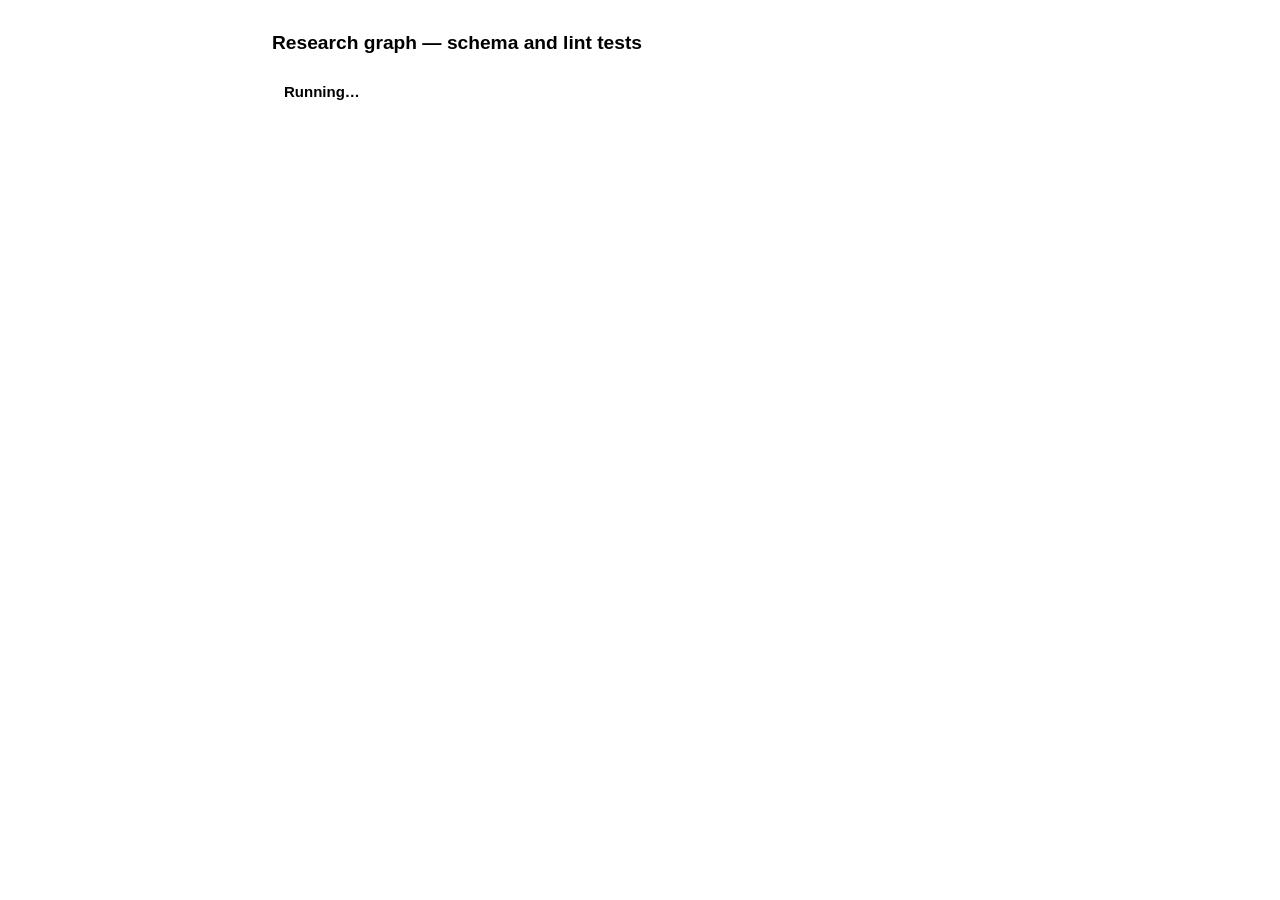
==== commit 9c248bac: "Tests for v1.1: new relations, kind, narrowed rules, named exemptions Co-Authored-By: Claude Fable 5" ====
--- a/tests.html
+++ b/tests.html
@@ -31,7 +31,7 @@
 import {
   SCHEMA_VERSION, FAMILIES, NODE_TYPES, STATUSES, RELATIONS, RELATION_NAMES,
   isNodeType, statusesFor, isValidStatus, relationAllows, validRelations,
-  emptyGraph, edgeKey, validateNode, validateEdge, validateGraph,
+  emptyGraph, edgeKey, validateNode, validateEdge, validateGraph, upgradeGraph,
 } from './js/schema.js';
 import { LINT_RULES, lint } from './js/lint.js';
 import { ID_PREFIXES, slugify, uniqueNodeId, directedRelationOptions } from './js/forms.js';
@@ -72,7 +72,14 @@
 
 // ---- graph-building helpers ----------------------------------------------
 
-const n = (id, type, status, extra) => ({ id, type, label: `label of ${id}`, ...(status ? { status } : {}), ...extra });
+// claims default to kind: empirical (the v1.1 documented default); pass
+// { kind: 'argued' } in extra to override
+const n = (id, type, status, extra) => ({
+  id, type, label: `label of ${id}`,
+  ...(type === 'claim' ? { kind: 'empirical' } : {}),
+  ...(status ? { status } : {}),
+  ...extra,
+});
 const e = (from, relation, to) => ({ from, relation, to });
 const g = (nodes, edges = []) => ({ version: 1, nodes, edges });
 
@@ -137,30 +144,47 @@
 
 describe('Schema — relations');
 
-test('exactly the fourteen relations of SCHEMA.md section 3', () => {
+test('exactly the twenty-one relations of SCHEMA.md section 3 (v1.1)', () => {
   assertDeepEqual([...RELATION_NAMES].sort(), [
-    'addresses', 'answers', 'asks', 'blocks', 'bounds', 'contradicts', 'grounds',
-    'inspires', 'motivates', 'qualifies', 'supports', 'threatens', 'uses', 'yields',
+    'addresses', 'answers', 'asks', 'blocks', 'bounds', 'builds-on', 'composes',
+    'contradicts', 'converges', 'documents', 'extends', 'grounds', 'inspires',
+    'invalidates', 'motivates', 'qualifies', 'supports', 'threatens', 'uses',
+    'validates', 'yields',
   ]);
 });
 
 test('from → to constraints hold for every listed pair', () => {
   assert(relationAllows('asks', 'question', 'question'));
   assert(relationAllows('motivates', 'gap', 'question'));
+  assert(relationAllows('motivates', 'finding', 'study'));
+  assert(relationAllows('motivates', 'claim', 'study'));
   assert(relationAllows('addresses', 'study', 'question'));
   assert(relationAllows('uses', 'method', 'study'));
   assert(relationAllows('uses', 'material', 'study'));
   assert(relationAllows('yields', 'finding', 'study'));
+  assert(relationAllows('extends', 'study', 'study'));
+  assert(relationAllows('validates', 'finding', 'method'));
+  assert(relationAllows('validates', 'finding', 'study'));
+  assert(relationAllows('invalidates', 'finding', 'finding'));
+  assert(relationAllows('invalidates', 'study', 'finding'));
   assert(relationAllows('supports', 'finding', 'claim'));
   assert(relationAllows('supports', 'finding', 'finding'));
   assert(relationAllows('contradicts', 'finding', 'claim'));
+  assert(relationAllows('contradicts', 'finding', 'finding'));
   assert(relationAllows('contradicts', 'source', 'claim'));
+  assert(relationAllows('contradicts', 'source', 'finding'));
   assert(relationAllows('bounds', 'finding', 'finding'));
   assert(relationAllows('bounds', 'finding', 'question'));
+  assert(relationAllows('converges', 'source', 'finding'));
+  assert(relationAllows('converges', 'source', 'claim'));
   assert(relationAllows('answers', 'claim', 'question'));
+  assert(relationAllows('composes', 'claim', 'claim'));
   assert(relationAllows('grounds', 'source', 'construct'));
   assert(relationAllows('grounds', 'source', 'gap'));
   assert(relationAllows('grounds', 'source', 'claim'));
+  assert(relationAllows('grounds', 'source', 'question'));
+  assert(relationAllows('documents', 'source', 'material'));
+  assert(relationAllows('builds-on', 'source', 'source'));
   assert(relationAllows('threatens', 'source', 'claim'));
   assert(relationAllows('threatens', 'source', 'gap'));
   assert(relationAllows('inspires', 'source', 'method'));
@@ -178,20 +202,36 @@
 
 test('constraints reject direction flips and off-schema pairs', () => {
   assert(!relationAllows('supports', 'claim', 'finding'), 'supports does not run claim → finding');
-  assert(!relationAllows('supports', 'source', 'claim'), 'sources ground or contradict, never support');
+  assert(!relationAllows('supports', 'source', 'claim'), 'sources converge or contradict, never support');
   assert(!relationAllows('yields', 'study', 'finding'), 'yields runs finding → study, not the reverse');
   assert(!relationAllows('uses', 'study', 'method'), 'uses runs method → study, not the reverse');
   assert(!relationAllows('addresses', 'question', 'study'));
   assert(!relationAllows('motivates', 'question', 'gap'));
+  assert(!relationAllows('motivates', 'finding', 'claim'), 'motivates widened to studies only');
   assert(!relationAllows('bounds', 'finding', 'claim'), 'bounds never reaches a claim');
+  assert(!relationAllows('converges', 'finding', 'claim'), 'converges is for sources');
+  assert(!relationAllows('extends', 'finding', 'study'), 'extends is study → study');
+  assert(!relationAllows('composes', 'claim', 'question'));
+  assert(!relationAllows('documents', 'source', 'study'));
+  assert(!relationAllows('threatens', 'source', 'question'), 'threatens still stops at claims and gaps');
   assert(!relationAllows('made-up', 'finding', 'claim'), 'unknown relation');
 });
 
 test('validRelations lists exactly the legal edges between two types', () => {
   assertDeepEqual(validRelations('finding', 'claim'), ['supports', 'contradicts']);
   assertDeepEqual(validRelations('source', 'gap'), ['grounds', 'threatens']);
-  assertDeepEqual(validRelations('source', 'claim'), ['contradicts', 'grounds', 'threatens']);
+  assertDeepEqual(validRelations('source', 'claim'), ['contradicts', 'converges', 'grounds', 'threatens']);
+  assertDeepEqual(validRelations('source', 'finding'), ['contradicts', 'converges']);
+  assertDeepEqual(validRelations('source', 'question'), ['grounds']);
+  assertDeepEqual(validRelations('source', 'material'), ['documents']);
+  assertDeepEqual(validRelations('source', 'source'), ['builds-on']);
   assertDeepEqual(validRelations('finding', 'question'), ['bounds']);
+  assertDeepEqual(validRelations('finding', 'finding'), ['invalidates', 'supports', 'contradicts', 'bounds']);
+  assertDeepEqual(validRelations('finding', 'study'), ['motivates', 'yields', 'validates']);
+  assertDeepEqual(validRelations('study', 'study'), ['extends']);
+  assertDeepEqual(validRelations('study', 'finding'), ['invalidates']);
+  assertDeepEqual(validRelations('claim', 'claim'), ['composes']);
+  assertDeepEqual(validRelations('claim', 'study'), ['motivates']);
   assertDeepEqual(validRelations('note', 'material'), ['qualifies']);
   assertDeepEqual(validRelations('claim', 'finding'), [], 'nothing runs claim → finding');
   assertDeepEqual(validRelations('material', 'question'), [], 'nothing runs material → question');
@@ -228,6 +268,17 @@
   assert(validateNode(n('n1', 'note', 'done')).some((m) => m.includes('takes no status')));
   assert(validateNode(n('c1', 'construct', 'open')).some((m) => m.includes('takes no status')));
   assertDeepEqual(validateNode(n('t1', 'task', 'doing')), []);
+});
+
+test('claims require kind: empirical or argued; other types ignore it', () => {
+  assertDeepEqual(validateNode(n('c1', 'claim', 'provisional')), [], 'helper supplies empirical');
+  assertDeepEqual(validateNode(n('c1', 'claim', 'provisional', { kind: 'argued' })), []);
+  const bare = { id: 'c1', type: 'claim', label: 'x', status: 'provisional' };
+  assert(validateNode(bare).some((m) => m.includes('"kind"')), 'missing kind is an error');
+  assert(validateNode({ ...bare, kind: 'vibes' }).some((m) => m.includes('"kind"')),
+    'made-up kinds are rejected');
+  assertDeepEqual(validateNode(n('q1', 'question', 'open', { kind: 'argued' })), [],
+    'kind on a non-claim is a tolerated extra, like any unknown property');
 });
 
 test('fields values must be strings; fields and meta must be objects', () => {
@@ -297,12 +348,15 @@
 
 describe('Lint — rule metadata');
 
-test('exactly eight rules, numbered 1–8', () => {
-  assertDeepEqual(LINT_RULES.map((r) => r.rule), [1, 2, 3, 4, 5, 6, 7, 8]);
-  assertDeepEqual(LINT_RULES.map((r) => r.id), [
-    'unsupported-claim', 'orphan-finding', 'unaddressed-question', 'unwarranted-question',
-    'bare-study', 'unverified-citation', 'unhandled-threat', 'status-mismatch',
-  ]);
+test('nine rules with the v1.1 severity split: errors 1/7/8/9, warnings 2/3/5/6', () => {
+  assertDeepEqual([...new Set(LINT_RULES.map((r) => r.rule))], [1, 2, 3, 4, 5, 6, 7, 8, 9]);
+  const severityOf = (id) => LINT_RULES.find((r) => r.id === id).severity;
+  for (const id of ['unsupported-claim', 'unhandled-threat', 'status-mismatch', 'ungrounded-argument']) {
+    assertEqual(severityOf(id), 'error', `${id} is an error`);
+  }
+  for (const id of ['orphan-finding', 'unaddressed-question', 'no-synthesis', 'bare-study', 'unverified-citation']) {
+    assertEqual(severityOf(id), 'warning', `${id} is a warning`);
+  }
 });
 
 test('an empty graph lints clean', () => {
@@ -311,8 +365,10 @@
 
 describe('Lint rule 1 — unsupported claim');
 
-test('a claim with no incoming supports is flagged', () => {
-  assertDeepEqual(flagged(g([n('c1', 'claim', 'provisional')]), 'unsupported-claim'), ['c1']);
+test('an empirical claim with no incoming supports is flagged, as an error', () => {
+  const findings = lint(g([n('c1', 'claim', 'provisional')]));
+  assertDeepEqual(findings.map((f) => [f.id, f.severity, f.nodeId]),
+    [['unsupported-claim', 'error', 'c1']]);
 });
 
 test('one supporting finding clears it', () => {
@@ -331,79 +387,123 @@
   assertDeepEqual(flagged(graph, 'unsupported-claim'), ['c1']);
 });
 
+test('an argued claim is exempt from rule 1', () => {
+  const graph = g(
+    [n('c1', 'claim', 'provisional', { kind: 'argued' }), n('s1', 'source', 'verified')],
+    [e('s1', 'grounds', 'c1')],
+  );
+  assertDeepEqual(flagged(graph, 'unsupported-claim'), []);
+});
+
+describe('Lint rule 9 — argued claim with no grounds');
+
+test('an argued claim with no incoming grounds is an error; grounds clears it', () => {
+  const bare = lint(g([n('c1', 'claim', 'provisional', { kind: 'argued' })]));
+  assertDeepEqual(bare.map((f) => [f.id, f.severity]), [['ungrounded-argument', 'error']]);
+  const grounded = g(
+    [n('c1', 'claim', 'provisional', { kind: 'argued' }), n('s1', 'source', 'verified')],
+    [e('s1', 'grounds', 'c1')],
+  );
+  assertDeepEqual(flagged(grounded, 'ungrounded-argument'), []);
+});
+
+test('converges is not grounds, and empirical claims never trigger rule 9', () => {
+  const converged = g(
+    [n('c1', 'claim', 'provisional', { kind: 'argued' }), n('s1', 'source', 'verified')],
+    [e('s1', 'converges', 'c1')],
+  );
+  assertDeepEqual(flagged(converged, 'ungrounded-argument'), ['c1']);
+  assertDeepEqual(flagged(g([n('c2', 'claim', 'provisional')]), 'ungrounded-argument'), []);
+});
+
 describe('Lint rule 2 — orphan finding');
 
-test('a finding linked to nothing is flagged', () => {
-  assertDeepEqual(flagged(g([n('f1', 'finding', 'supported')]), 'orphan-finding'), ['f1']);
-});
-
-test('a finding that only yields to its study is still an orphan', () => {
-  const graph = g(
-    [n('f1', 'finding', 'supported'), n('s1', 'study', 'complete')],
-    [e('f1', 'yields', 's1')],
+test('a supported finding that carries nothing is flagged, as a warning', () => {
+  const findings = lint(g([n('f1', 'finding', 'supported')]))
+    .filter((f) => f.id === 'orphan-finding');
+  assertDeepEqual(findings.map((f) => [f.severity, f.nodeId]), [['warning', 'f1']]);
+  assertDeepEqual(flagged(g([n('f1', 'finding', 'null-with-bound')]), 'orphan-finding'), ['f1']);
+});
+
+test('a finding that only yields or motivates is still an orphan', () => {
+  const graph = g(
+    [n('f1', 'finding', 'supported'), n('s1', 'study', 'complete'), n('s2', 'study', 'planned')],
+    [e('f1', 'yields', 's1'), e('f1', 'motivates', 's2')],
   );
   assertDeepEqual(flagged(graph, 'orphan-finding'), ['f1']);
 });
 
-test('direct supports → claim, or bounds → question, clears it', () => {
+test('any outgoing supports, bounds, contradicts or validates clears it', () => {
   const graph = g(
     [n('f1', 'finding', 'supported'), n('c1', 'claim', 'provisional'),
-     n('f2', 'finding', 'null-with-bound'), n('q1', 'question', 'bounded')],
-    [e('f1', 'supports', 'c1'), e('f2', 'bounds', 'q1')],
+     n('f2', 'finding', 'null-with-bound'), n('q1', 'question', 'bounded'),
+     n('f3', 'finding', 'supported'), n('m1', 'method', 'run'),
+     n('f4', 'finding', 'supported')],
+    [e('f1', 'supports', 'c1'), e('f2', 'bounds', 'q1'),
+     e('f3', 'validates', 'm1'), e('f4', 'contradicts', 'c1')],
   );
   assertDeepEqual(flagged(graph, 'orphan-finding'), []);
 });
 
-test('chains count: a finding whose chain reaches a claim is not an orphan', () => {
-  const graph = g(
-    [n('f1', 'finding', 'supported'), n('f2', 'finding', 'supported'), n('c1', 'claim', 'provisional')],
-    [e('f1', 'supports', 'f2'), e('f2', 'supports', 'c1')],
-  );
+test('exemption: a sealed finding with no outgoing edges must not flag', () => {
+  assertDeepEqual(flagged(g([n('f1', 'finding', 'sealed')]), 'orphan-finding'), []);
+});
+
+test('untestable, withdrawn, invalid and status-less findings are exempt too', () => {
+  const graph = g([
+    n('f1', 'finding', 'untestable'), n('f2', 'finding', 'withdrawn'),
+    n('f3', 'finding', 'invalid'), n('f4', 'finding'),
+  ]);
   assertDeepEqual(flagged(graph, 'orphan-finding'), []);
 });
 
-test('a chain that never reaches a claim or question flags every link, cycles included', () => {
-  const graph = g(
-    [n('f1', 'finding', 'supported'), n('f2', 'finding', 'supported')],
-    [e('f1', 'supports', 'f2'), e('f2', 'bounds', 'f1')],
-  );
-  assertDeepEqual(flagged(graph, 'orphan-finding'), ['f1', 'f2']);
-});
-
-describe('Lint rule 3 — unaddressed question');
-
-test('a question nothing touches is flagged', () => {
-  assertDeepEqual(flagged(g([n('q1', 'question', 'open')]), 'unaddressed-question'), ['q1']);
-});
-
-test('an addressing study or an answering claim clears it', () => {
+describe('Lint rule 3 — unaddressed question and no synthesis');
+
+test('a leaf question nothing touches is flagged, as a warning', () => {
+  const findings = lint(g([n('q1', 'question', 'open')]))
+    .filter((f) => f.id === 'unaddressed-question');
+  assertDeepEqual(findings.map((f) => [f.severity, f.nodeId]), [['warning', 'q1']]);
+});
+
+test('an addressing study or an answering claim clears a leaf', () => {
   const addressed = g(
     [n('q1', 'question', 'open'), n('s1', 'study', 'planned')],
     [e('s1', 'addresses', 'q1')],
   );
   assertDeepEqual(flagged(addressed, 'unaddressed-question'), []);
   const answered = g(
-    [n('q1', 'question', 'answered'), n('c1', 'claim', 'established')],
-    [e('c1', 'answers', 'q1')],
+    [n('q1', 'question', 'answered'), n('c1', 'claim', 'established'), n('f1', 'finding', 'supported')],
+    [e('c1', 'answers', 'q1'), e('f1', 'supports', 'c1')],
   );
   assertDeepEqual(flagged(answered, 'unaddressed-question'), []);
 });
 
-test('a sub-question link (asks) does not by itself address anything', () => {
+test('a parent question is never "unaddressed" — it gets no-synthesis when no claim answers it', () => {
   const graph = g(
     [n('q1', 'question', 'open'), n('q2', 'question', 'open'), n('s1', 'study', 'running')],
-    [e('q2', 'asks', 'q1'), e('s1', 'addresses', 'q1')],
-  );
-  assertDeepEqual(flagged(graph, 'unaddressed-question'), ['q2']);
+    [e('q2', 'asks', 'q1'), e('s1', 'addresses', 'q2')],
+  );
+  assertDeepEqual(flagged(graph, 'unaddressed-question'), [], 'q1 is a parent, q2 is addressed');
+  assertDeepEqual(flagged(graph, 'no-synthesis'), ['q1']);
+});
+
+test('a claim of its own clears the parent', () => {
+  const graph = g(
+    [n('q1', 'question', 'partly-answered'), n('q2', 'question', 'open'),
+     n('c1', 'claim', 'provisional'), n('f1', 'finding', 'supported'), n('s1', 'study', 'running')],
+    [e('q2', 'asks', 'q1'), e('c1', 'answers', 'q1'), e('f1', 'supports', 'c1'),
+     e('s1', 'addresses', 'q2')],
+  );
+  assertDeepEqual(flagged(graph, 'no-synthesis'), []);
 });
 
 describe('Lint rule 4 — unwarranted question');
 
-test('a question with no motivating gap is flagged', () => {
+test('a root question with no motivating gap is flagged', () => {
   assertDeepEqual(flagged(g([n('q1', 'question', 'open')]), 'unwarranted-question'), ['q1']);
 });
 
-test('a motivating gap clears it', () => {
+test('a motivating gap clears the root', () => {
   const graph = g(
     [n('q1', 'question', 'open'), n('g1', 'gap', 'verified')],
     [e('g1', 'motivates', 'q1')],
@@ -411,12 +511,20 @@
   assertDeepEqual(flagged(graph, 'unwarranted-question'), []);
 });
 
-test('motivation is direct: a sub-question does not inherit its parent’s gap', () => {
+test('exemption: a sub-question with no gap must not flag — it inherits its parent’s warrant', () => {
   const graph = g(
     [n('q1', 'question', 'open'), n('q2', 'question', 'open'), n('g1', 'gap', 'asserted')],
     [e('g1', 'motivates', 'q1'), e('q2', 'asks', 'q1')],
   );
-  assertDeepEqual(flagged(graph, 'unwarranted-question'), ['q2']);
+  assertDeepEqual(flagged(graph, 'unwarranted-question'), []);
+});
+
+test('an unmotivated root is flagged even when it has sub-questions', () => {
+  const graph = g(
+    [n('q1', 'question', 'open'), n('q2', 'question', 'open')],
+    [e('q2', 'asks', 'q1')],
+  );
+  assertDeepEqual(flagged(graph, 'unwarranted-question'), ['q1'], 'the root, not the child');
 });
 
 describe('Lint rule 5 — bare study');
@@ -443,32 +551,39 @@
 
 describe('Lint rule 6 — unverified citation');
 
-test('an unverified or to-read source grounding a claim is flagged', () => {
+test('an unverified or to-read source that grounds or converges with anything is flagged', () => {
   const unverified = g(
     [n('src1', 'source', 'unverified'), n('c1', 'claim', 'provisional')],
     [e('src1', 'grounds', 'c1')],
   );
   assertDeepEqual(flagged(unverified, 'unverified-citation'), ['src1']);
-  const toRead = g(
-    [n('src1', 'source', 'to-read'), n('c1', 'claim', 'provisional')],
-    [e('src1', 'grounds', 'c1')],
-  );
-  assertDeepEqual(flagged(toRead, 'unverified-citation'), ['src1']);
-});
-
-test('read or verified sources are fine; grounding only a construct or gap is fine', () => {
+  const toReadConstruct = g(
+    [n('src1', 'source', 'to-read'), n('k1', 'construct')],
+    [e('src1', 'grounds', 'k1')],
+  );
+  assertDeepEqual(flagged(toReadConstruct, 'unverified-citation'), ['src1'],
+    'v1.1: grounding a construct now counts — grounds anything is load-bearing');
+  const converging = g(
+    [n('src1', 'source', 'unverified'), n('f1', 'finding', 'supported')],
+    [e('src1', 'converges', 'f1')],
+  );
+  assertDeepEqual(flagged(converging, 'unverified-citation'), ['src1']);
+});
+
+test('read or verified sources are fine; unverified documents/inspires/builds-on are fine', () => {
   const graph = g(
     [n('src1', 'source', 'verified'), n('src2', 'source', 'read'), n('src3', 'source', 'unverified'),
-     n('c1', 'claim', 'provisional'), n('k1', 'construct'), n('g1', 'gap', 'asserted')],
-    [e('src1', 'grounds', 'c1'), e('src2', 'grounds', 'c1'),
-     e('src3', 'grounds', 'k1'), e('src3', 'grounds', 'g1')],
+     n('c1', 'claim', 'provisional'), n('mat1', 'material', 'frozen'),
+     n('st1', 'study', 'planned'), n('src4', 'source', 'read'), n('f1', 'finding', 'supported')],
+    [e('src1', 'grounds', 'c1'), e('src2', 'converges', 'f1'),
+     e('src3', 'documents', 'mat1'), e('src3', 'inspires', 'st1'), e('src3', 'builds-on', 'src4')],
   );
   assertDeepEqual(flagged(graph, 'unverified-citation'), []);
 });
 
 describe('Lint rule 7 — unhandled threat');
 
-test('a threat against an established claim is flagged, anchored on the claim', () => {
+test('a threat against an established claim is an error, anchored on the claim', () => {
   const graph = g(
     [n('src1', 'source', 'read'), n('c1', 'claim', 'established'), n('f1', 'finding', 'supported')],
     [e('src1', 'threatens', 'c1'), e('f1', 'supports', 'c1')],
@@ -476,13 +591,23 @@
   const findings = lint(graph).filter((f) => f.id === 'unhandled-threat');
   assertEqual(findings.length, 1);
   assertEqual(findings[0].nodeId, 'c1');
+  assertEqual(findings[0].severity, 'error');
   assertDeepEqual(findings[0].related, ['src1']);
 });
 
+test('v1.1: a source contradicting an established claim is also an unhandled threat', () => {
+  const graph = g(
+    [n('src1', 'source', 'read'), n('c1', 'claim', 'established'), n('f1', 'finding', 'supported')],
+    [e('src1', 'contradicts', 'c1'), e('f1', 'supports', 'c1')],
+  );
+  assertDeepEqual(flagged(graph, 'unhandled-threat'), ['c1']);
+});
+
 test('threats against provisional/contested claims or gaps are not flagged', () => {
   const graph = g(
-    [n('src1', 'source', 'read'), n('c1', 'claim', 'provisional'), n('g1', 'gap', 'asserted')],
-    [e('src1', 'threatens', 'c1'), e('src1', 'threatens', 'g1')],
+    [n('src1', 'source', 'read'), n('c1', 'claim', 'provisional'), n('g1', 'gap', 'asserted'),
+     n('f1', 'finding', 'supported')],
+    [e('src1', 'threatens', 'c1'), e('src1', 'threatens', 'g1'), e('f1', 'supports', 'c1')],
   );
   assertDeepEqual(flagged(graph, 'unhandled-threat'), []);
 });
@@ -541,18 +666,36 @@
 
 describe('Lint — output shape');
 
-test('findings carry rule number, rule id, anchor node and message; sorted by rule', () => {
+test('findings carry rule, id, severity, anchor and message; errors sort before warnings', () => {
   const graph = g(
     [n('q1', 'question', 'open'), n('c1', 'claim', 'provisional')],
     [],
   );
   const findings = lint(graph);
-  assertDeepEqual(findings.map((f) => f.rule), [1, 3, 4], 'sorted by rule number');
+  assertDeepEqual(findings.map((f) => [f.rule, f.severity]),
+    [[1, 'error'], [3, 'warning'], [4, 'warning']]);
   for (const f of findings) {
     assert(typeof f.id === 'string' && typeof f.nodeId === 'string');
     assert(Array.isArray(f.related));
     assert(typeof f.message === 'string' && f.message.length > 0);
   }
+});
+
+test('upgradeGraph defaults missing claim kinds to empirical and leaves the rest alone', () => {
+  const graph = {
+    version: 1,
+    nodes: [
+      { id: 'c1', type: 'claim', label: 'x', status: 'provisional' },
+      { id: 'c2', type: 'claim', label: 'y', kind: 'argued' },
+      { id: 'q1', type: 'question', label: 'z' },
+    ],
+    edges: [],
+  };
+  upgradeGraph(graph);
+  assertEqual(graph.nodes[0].kind, 'empirical');
+  assertEqual(graph.nodes[1].kind, 'argued', 'an explicit kind survives');
+  assertEqual(graph.nodes[2].kind, undefined, 'non-claims untouched');
+  assert(validateGraph(graph).some((m) => m.includes('"kind"')) === false, 'upgraded graph has no kind errors');
 });
 
 test('lint tolerates edges whose endpoints are missing', () => {
@@ -612,7 +755,7 @@
   nodes: [
     { id: 'f1', type: 'finding', label: 'A finding', status: 'supported', x: 100, y: 50,
       fields: { Statistic: 'p < .01' } },
-    { id: 'c1', type: 'claim', label: 'A claim', status: 'provisional', x: 300, y: 50 },
+    { id: 'c1', type: 'claim', kind: 'empirical', label: 'A claim', status: 'provisional', x: 300, y: 50 },
   ],
   edges: [{ from: 'f1', relation: 'supports', to: 'c1' }],
 };
@@ -731,6 +874,8 @@
   assertEqual(status('ex1'), 'running', 'a sealed experiment is not finished');
   assertEqual(status('r1'), 'supported', 'established on a finding becomes supported');
   assertEqual(status('cl1'), 'established', 'established on a claim stays');
+  assertEqual(graph.nodes.find((x) => x.id === 'cl1').kind, 'empirical',
+    'migrated claims default to kind: empirical');
   assertEqual(status('p1'), 'to-read');
   assertEqual(status('cor1'), 'frozen');
   assertEqual(status('con1'), undefined, 'constructs are statusless — status dropped');
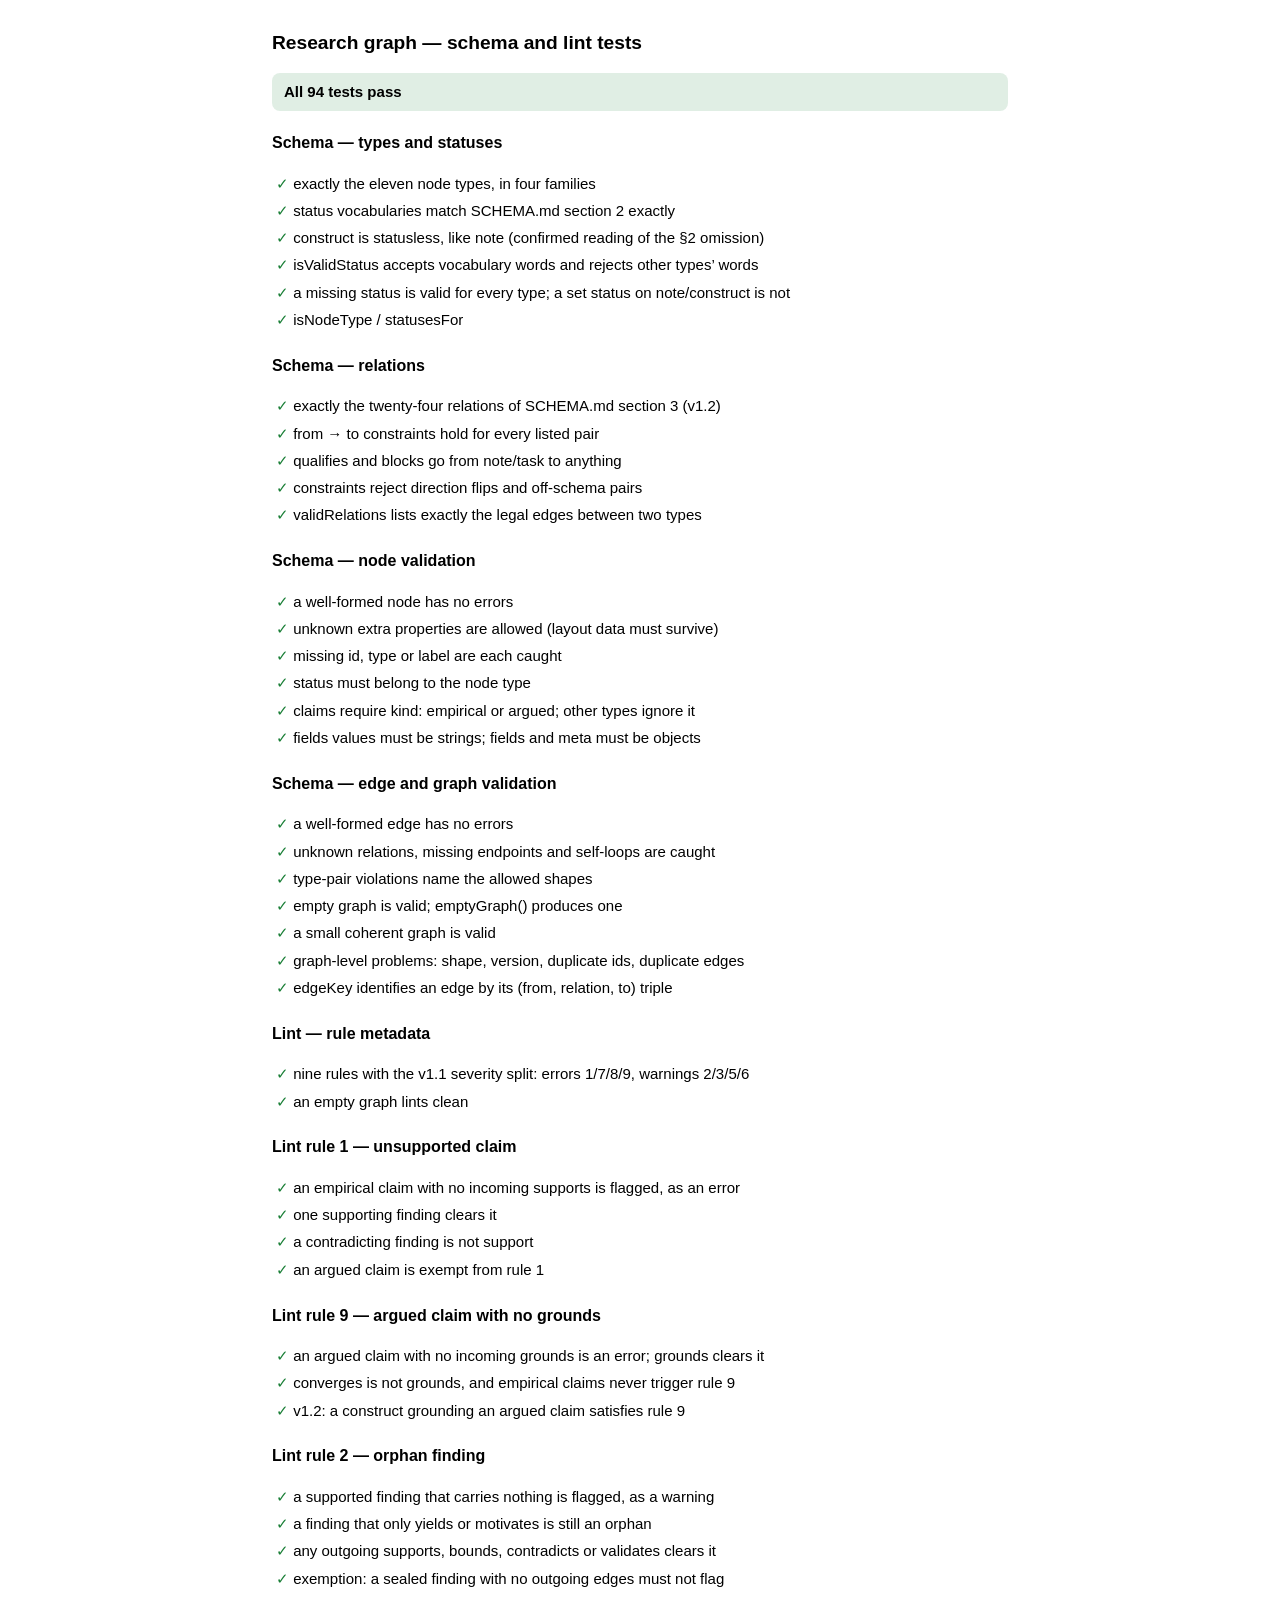
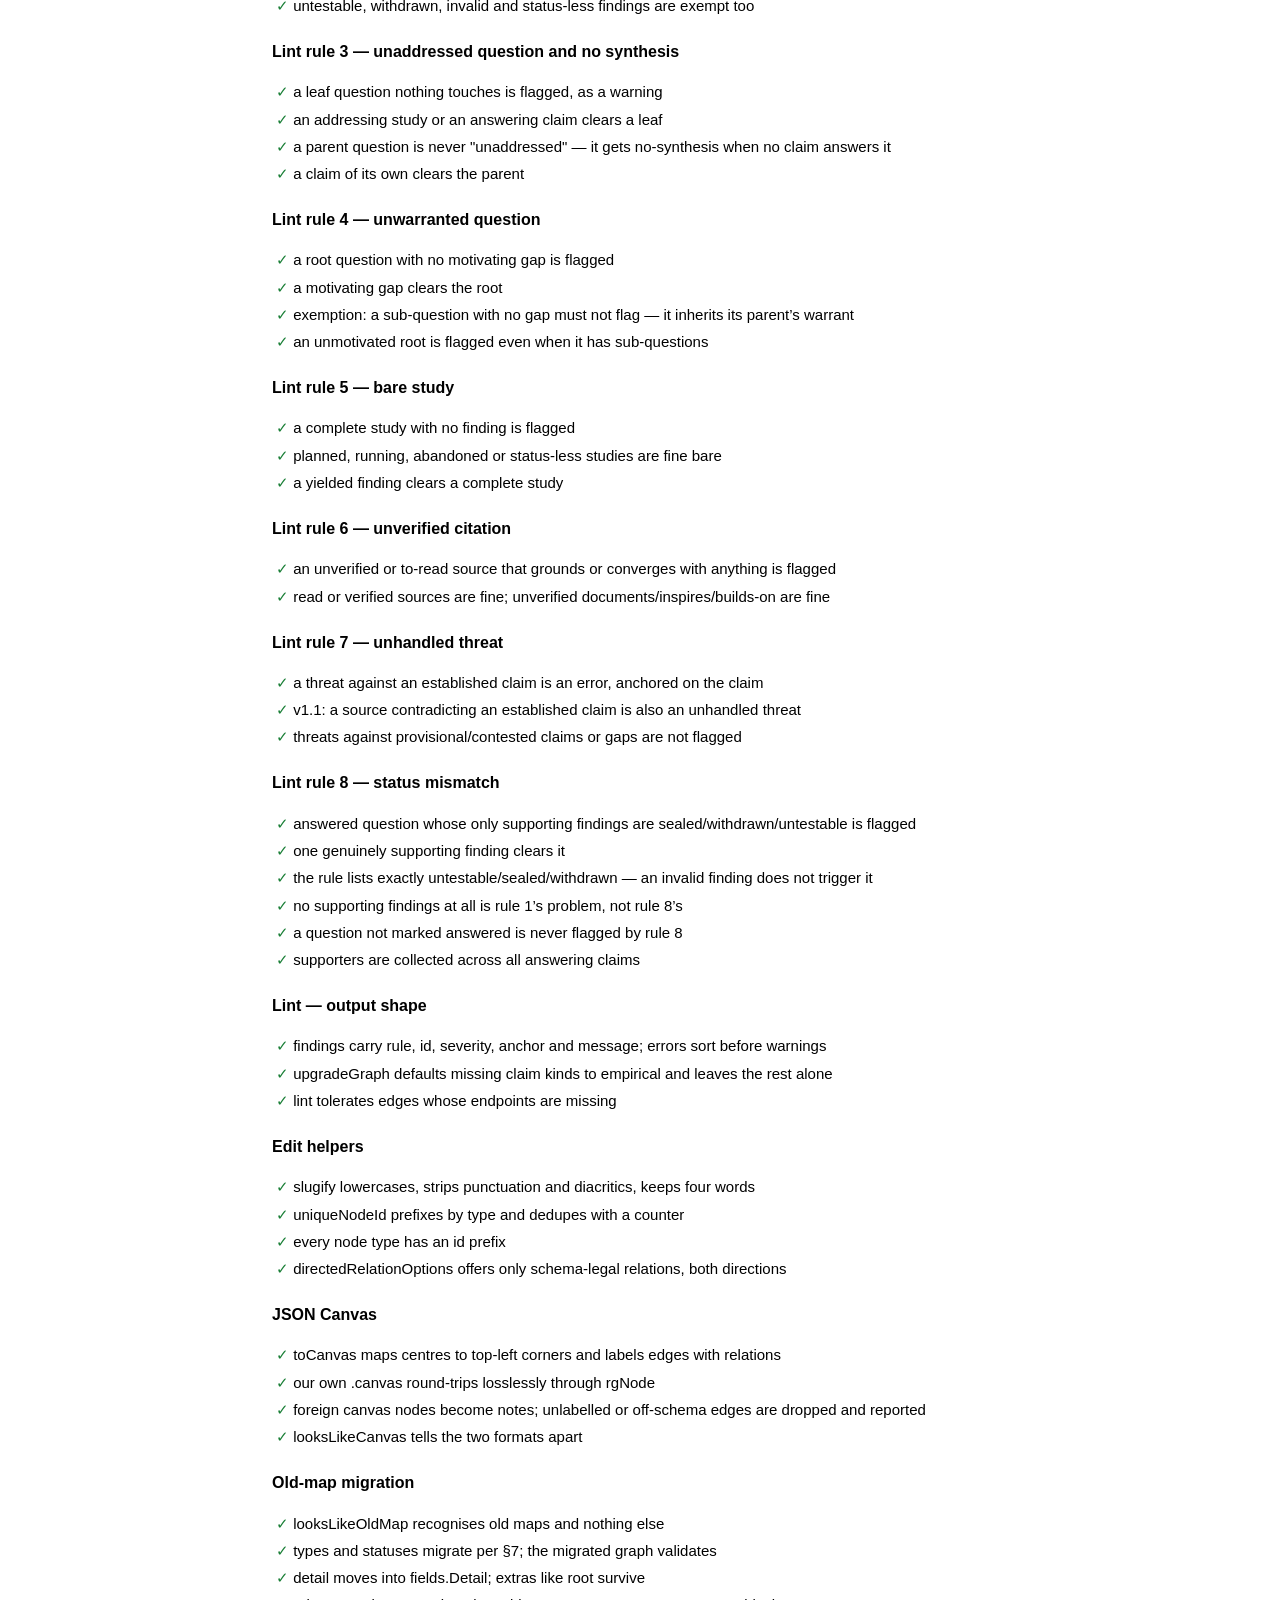
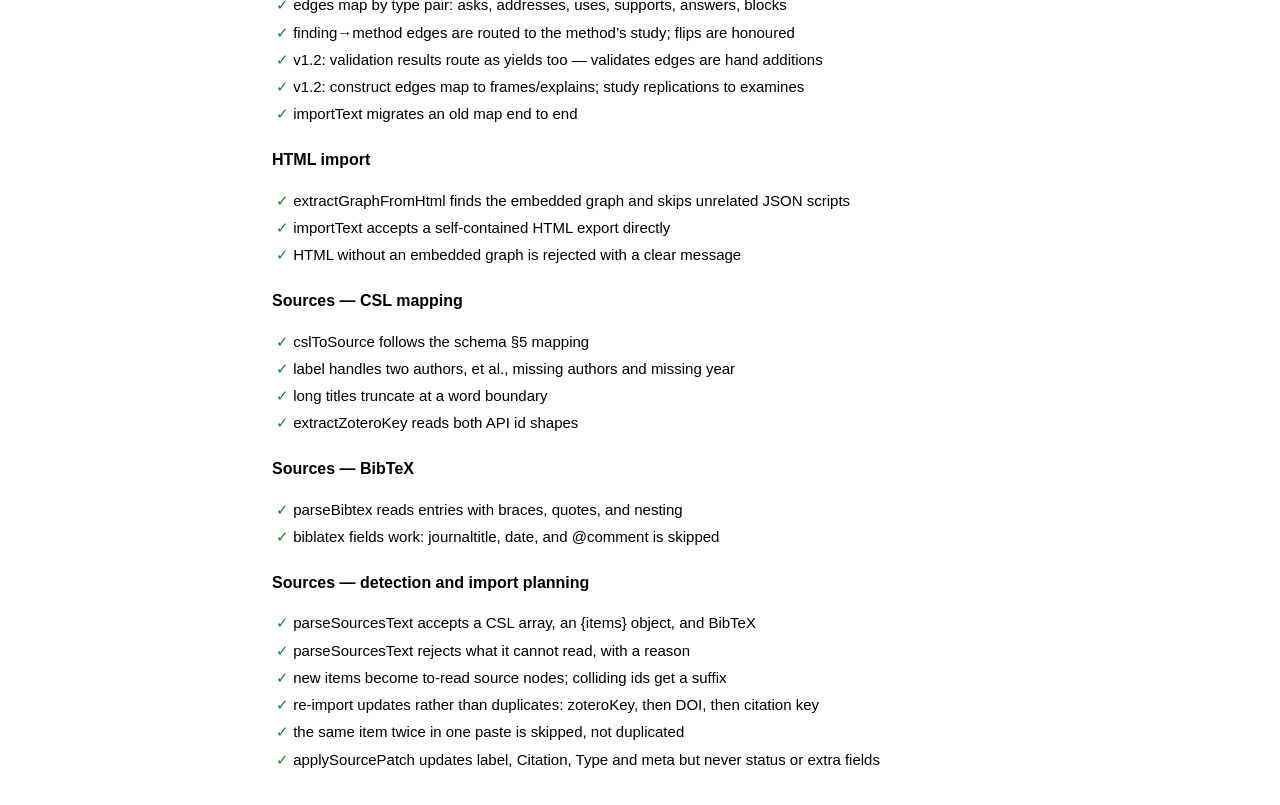
==== commit 5a567d12: "Schema v1.2: frames, explains, examines; grounds from constructs Constructs can reach the graph now;" ====
--- a/tests.html
+++ b/tests.html
@@ -144,12 +144,12 @@
 
 describe('Schema — relations');
 
-test('exactly the twenty-one relations of SCHEMA.md section 3 (v1.1)', () => {
+test('exactly the twenty-four relations of SCHEMA.md section 3 (v1.2)', () => {
   assertDeepEqual([...RELATION_NAMES].sort(), [
     'addresses', 'answers', 'asks', 'blocks', 'bounds', 'builds-on', 'composes',
-    'contradicts', 'converges', 'documents', 'extends', 'grounds', 'inspires',
-    'invalidates', 'motivates', 'qualifies', 'supports', 'threatens', 'uses',
-    'validates', 'yields',
+    'contradicts', 'converges', 'documents', 'examines', 'explains', 'extends',
+    'frames', 'grounds', 'inspires', 'invalidates', 'motivates', 'qualifies',
+    'supports', 'threatens', 'uses', 'validates', 'yields',
   ]);
 });
 
@@ -183,6 +183,17 @@
   assert(relationAllows('grounds', 'source', 'gap'));
   assert(relationAllows('grounds', 'source', 'claim'));
   assert(relationAllows('grounds', 'source', 'question'));
+  assert(relationAllows('grounds', 'construct', 'gap'));
+  assert(relationAllows('grounds', 'construct', 'claim'));
+  assert(relationAllows('grounds', 'construct', 'question'));
+  assert(relationAllows('examines', 'study', 'finding'));
+  assert(relationAllows('frames', 'construct', 'question'));
+  assert(relationAllows('frames', 'construct', 'study'));
+  assert(relationAllows('frames', 'construct', 'method'));
+  assert(relationAllows('frames', 'construct', 'gap'));
+  assert(relationAllows('frames', 'construct', 'construct'));
+  assert(relationAllows('explains', 'construct', 'finding'));
+  assert(relationAllows('explains', 'construct', 'claim'));
   assert(relationAllows('documents', 'source', 'material'));
   assert(relationAllows('builds-on', 'source', 'source'));
   assert(relationAllows('threatens', 'source', 'claim'));
@@ -214,6 +225,11 @@
   assert(!relationAllows('composes', 'claim', 'question'));
   assert(!relationAllows('documents', 'source', 'study'));
   assert(!relationAllows('threatens', 'source', 'question'), 'threatens still stops at claims and gaps');
+  assert(!relationAllows('grounds', 'construct', 'construct'), 'construct-to-construct is frames, not grounds');
+  assert(!relationAllows('frames', 'construct', 'finding'), 'a construct explains a finding, never frames it');
+  assert(!relationAllows('frames', 'source', 'question'), 'frames is for constructs');
+  assert(!relationAllows('examines', 'finding', 'study'), 'examines runs study → finding');
+  assert(!relationAllows('explains', 'source', 'finding'), 'explains is for constructs');
   assert(!relationAllows('made-up', 'finding', 'claim'), 'unknown relation');
 });
 
@@ -229,9 +245,16 @@
   assertDeepEqual(validRelations('finding', 'finding'), ['invalidates', 'supports', 'contradicts', 'bounds']);
   assertDeepEqual(validRelations('finding', 'study'), ['motivates', 'yields', 'validates']);
   assertDeepEqual(validRelations('study', 'study'), ['extends']);
-  assertDeepEqual(validRelations('study', 'finding'), ['invalidates']);
+  assertDeepEqual(validRelations('study', 'finding'), ['examines', 'invalidates']);
   assertDeepEqual(validRelations('claim', 'claim'), ['composes']);
   assertDeepEqual(validRelations('claim', 'study'), ['motivates']);
+  assertDeepEqual(validRelations('construct', 'question'), ['grounds', 'frames']);
+  assertDeepEqual(validRelations('construct', 'gap'), ['grounds', 'frames']);
+  assertDeepEqual(validRelations('construct', 'claim'), ['grounds', 'explains']);
+  assertDeepEqual(validRelations('construct', 'construct'), ['frames']);
+  assertDeepEqual(validRelations('construct', 'finding'), ['explains']);
+  assertDeepEqual(validRelations('construct', 'study'), ['frames']);
+  assertDeepEqual(validRelations('construct', 'method'), ['frames']);
   assertDeepEqual(validRelations('note', 'material'), ['qualifies']);
   assertDeepEqual(validRelations('claim', 'finding'), [], 'nothing runs claim → finding');
   assertDeepEqual(validRelations('material', 'question'), [], 'nothing runs material → question');
@@ -414,6 +437,14 @@
   );
   assertDeepEqual(flagged(converged, 'ungrounded-argument'), ['c1']);
   assertDeepEqual(flagged(g([n('c2', 'claim', 'provisional')]), 'ungrounded-argument'), []);
+});
+
+test('v1.2: a construct grounding an argued claim satisfies rule 9', () => {
+  const graph = g(
+    [n('c1', 'claim', 'provisional', { kind: 'argued' }), n('k1', 'construct')],
+    [e('k1', 'grounds', 'c1')],
+  );
+  assertDeepEqual(flagged(graph, 'ungrounded-argument'), []);
 });
 
 describe('Lint rule 2 — orphan finding');
@@ -824,6 +855,7 @@
     { id: 'ex1', type: 'experiment', status: 'sealed', label: 'Sealed experiment' },
     { id: 'm1', type: 'method', label: 'The method' },
     { id: 'r1', type: 'result', status: 'established', label: 'The result', fields: { p: '.01' } },
+    { id: 'r2', type: 'result', status: 'established', label: 'The diagnostic' },
     { id: 'cl1', type: 'claim', status: 'established', label: 'The claim' },
     { id: 'p1', type: 'paper', status: 'todo', label: 'A paper' },
     { id: 'cor1', type: 'corpus', status: 'established', label: 'The corpus' },
@@ -846,6 +878,9 @@
     { from: 'con1', to: 'rq0', rel: 'variance source' },
     { from: 'v1', to: 'rq0', rel: 'venue target' },
     { from: 'r1', to: 'ex1', rel: 'headline finding' },
+    { from: 'r2', to: 'm1', rel: 'validation' },
+    { from: 'ex1', to: 'r1', rel: 'replicates' },
+    { from: 'con1', to: 'r1', rel: 'explains the failure' },
   ],
 };
 
@@ -907,17 +942,36 @@
   assert(has('v1', 'blocks', 'rq0'), 'the venue-task blocks the question');
 });
 
-test('finding→method edges are routed to the method’s study; flips and drops are reported', () => {
+test('finding→method edges are routed to the method’s study; flips are honoured', () => {
+  const { graph } = migrateOldMap(oldMap);
+  const has = (from, relation, to) => graph.edges.some(
+    (e) => e.from === from && e.relation === relation && e.to === to,
+  );
+  assert(has('r1', 'yields', 'ex1'), 'r1 —yields→ m1 became r1 —yields→ ex1');
+  assert(has('r1', 'supports', 'cl1'), 'cl1 —generalises→ r1 flipped into finding-supports-claim');
+  assertEqual(graph.edges.filter((e) => e.from === 'r1' && e.to === 'ex1').length, 1,
+    'yields deduplicated against the headline-finding edge');
+});
+
+test('v1.2: validation results route as yields too — validates edges are hand additions', () => {
+  const { graph } = migrateOldMap(oldMap);
+  const has = (from, relation, to) => graph.edges.some(
+    (e) => e.from === from && e.relation === relation && e.to === to,
+  );
+  assert(has('r2', 'yields', 'ex1'), 'the diagnostic keeps its production edge');
+  assert(!graph.edges.some((e) => e.relation === 'validates'),
+    'migration never invents a validates edge');
+});
+
+test('v1.2: construct edges map to frames/explains; study replications to examines', () => {
   const { graph, report } = migrateOldMap(oldMap);
   const has = (from, relation, to) => graph.edges.some(
     (e) => e.from === from && e.relation === relation && e.to === to,
   );
-  assert(has('r1', 'yields', 'ex1'), 'r1 —yields→ m1 became r1 —yields→ ex1');
-  assert(has('r1', 'supports', 'cl1'), 'cl1 —generalises→ r1 flipped into finding-supports-claim');
-  assert(report.droppedEdges.some((d) => d.includes('con1')),
-    'the construct → question edge is dropped and reported');
-  assertEqual(graph.edges.filter((e) => e.from === 'r1' && e.to === 'ex1').length, 1,
-    'yields deduplicated against the headline-finding edge');
+  assert(has('con1', 'frames', 'rq0'), 'construct → question is frames now');
+  assert(has('con1', 'explains', 'r1'), 'construct → finding is explains');
+  assert(has('ex1', 'examines', 'r1'), 'a replication examines its object');
+  assertEqual(report.droppedEdges.length, 0, 'nothing in this fixture drops any more');
 });
 
 test('importText migrates an old map end to end', () => {
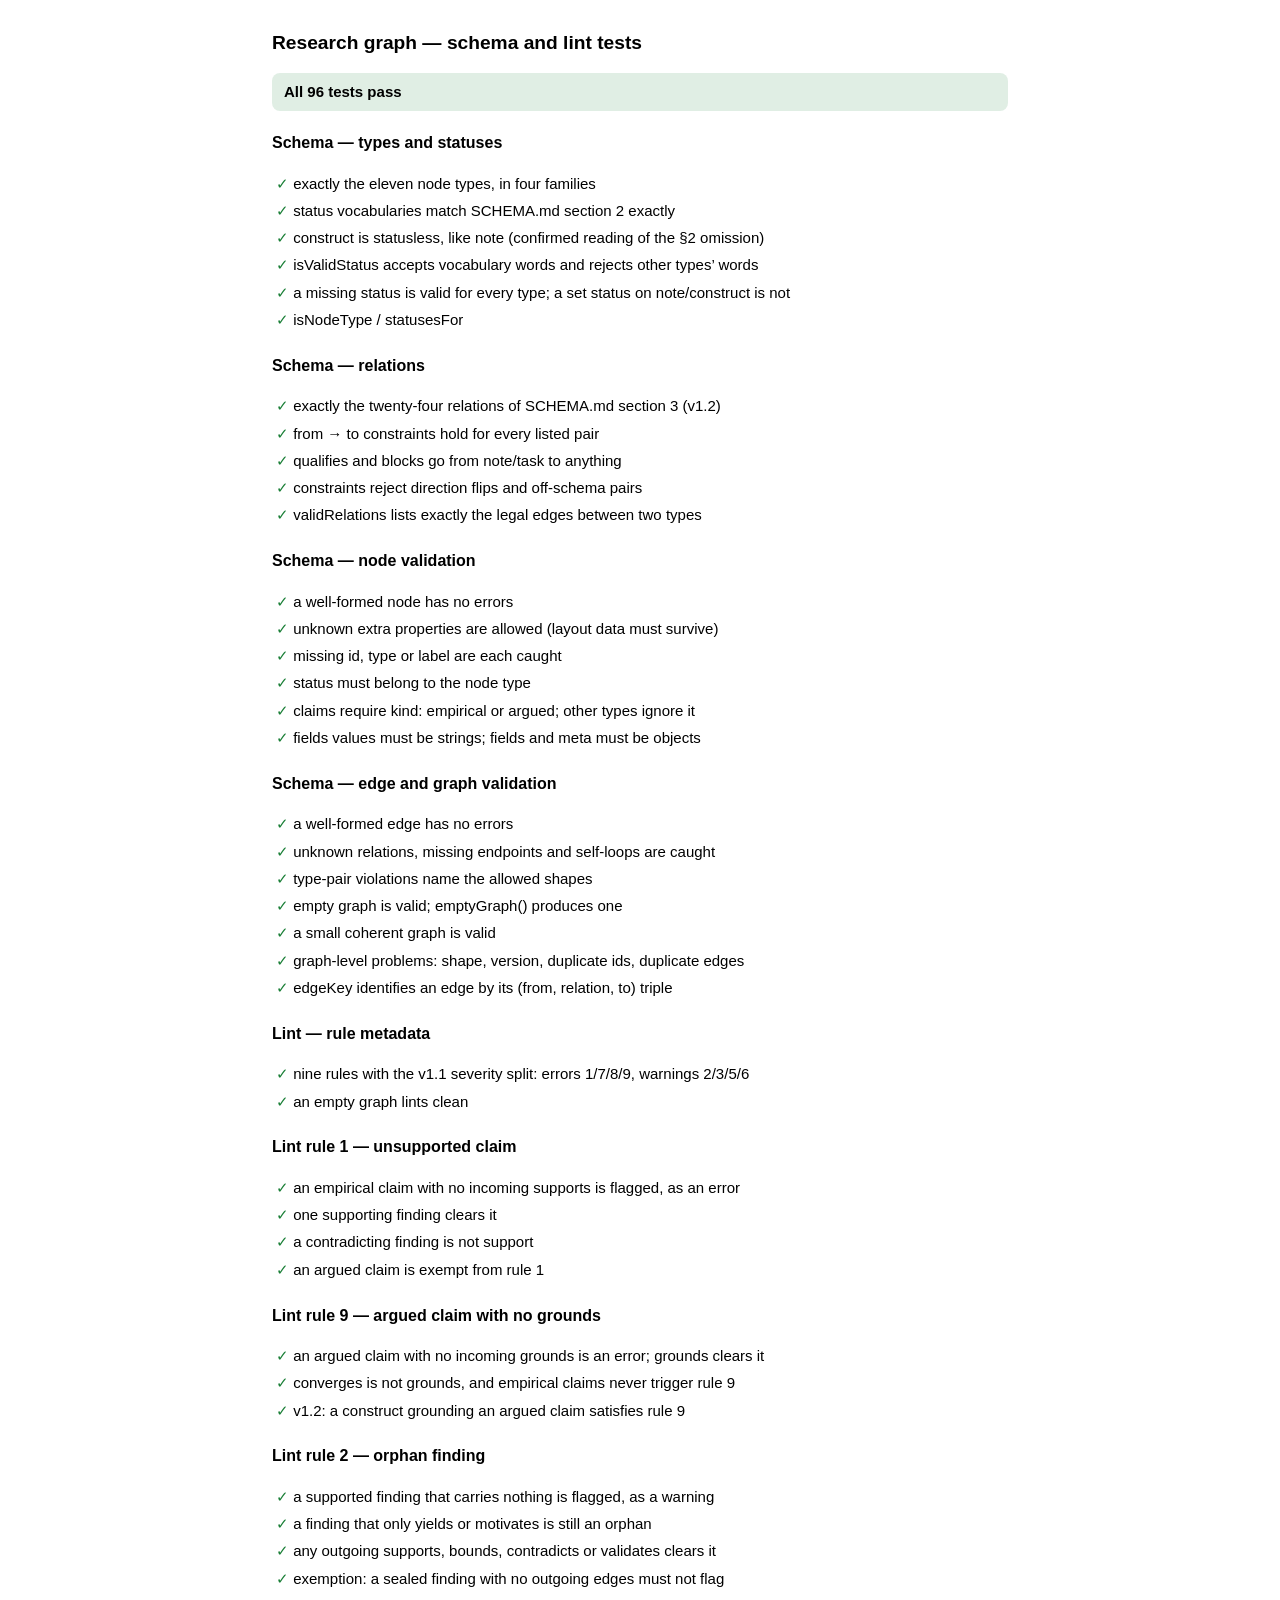
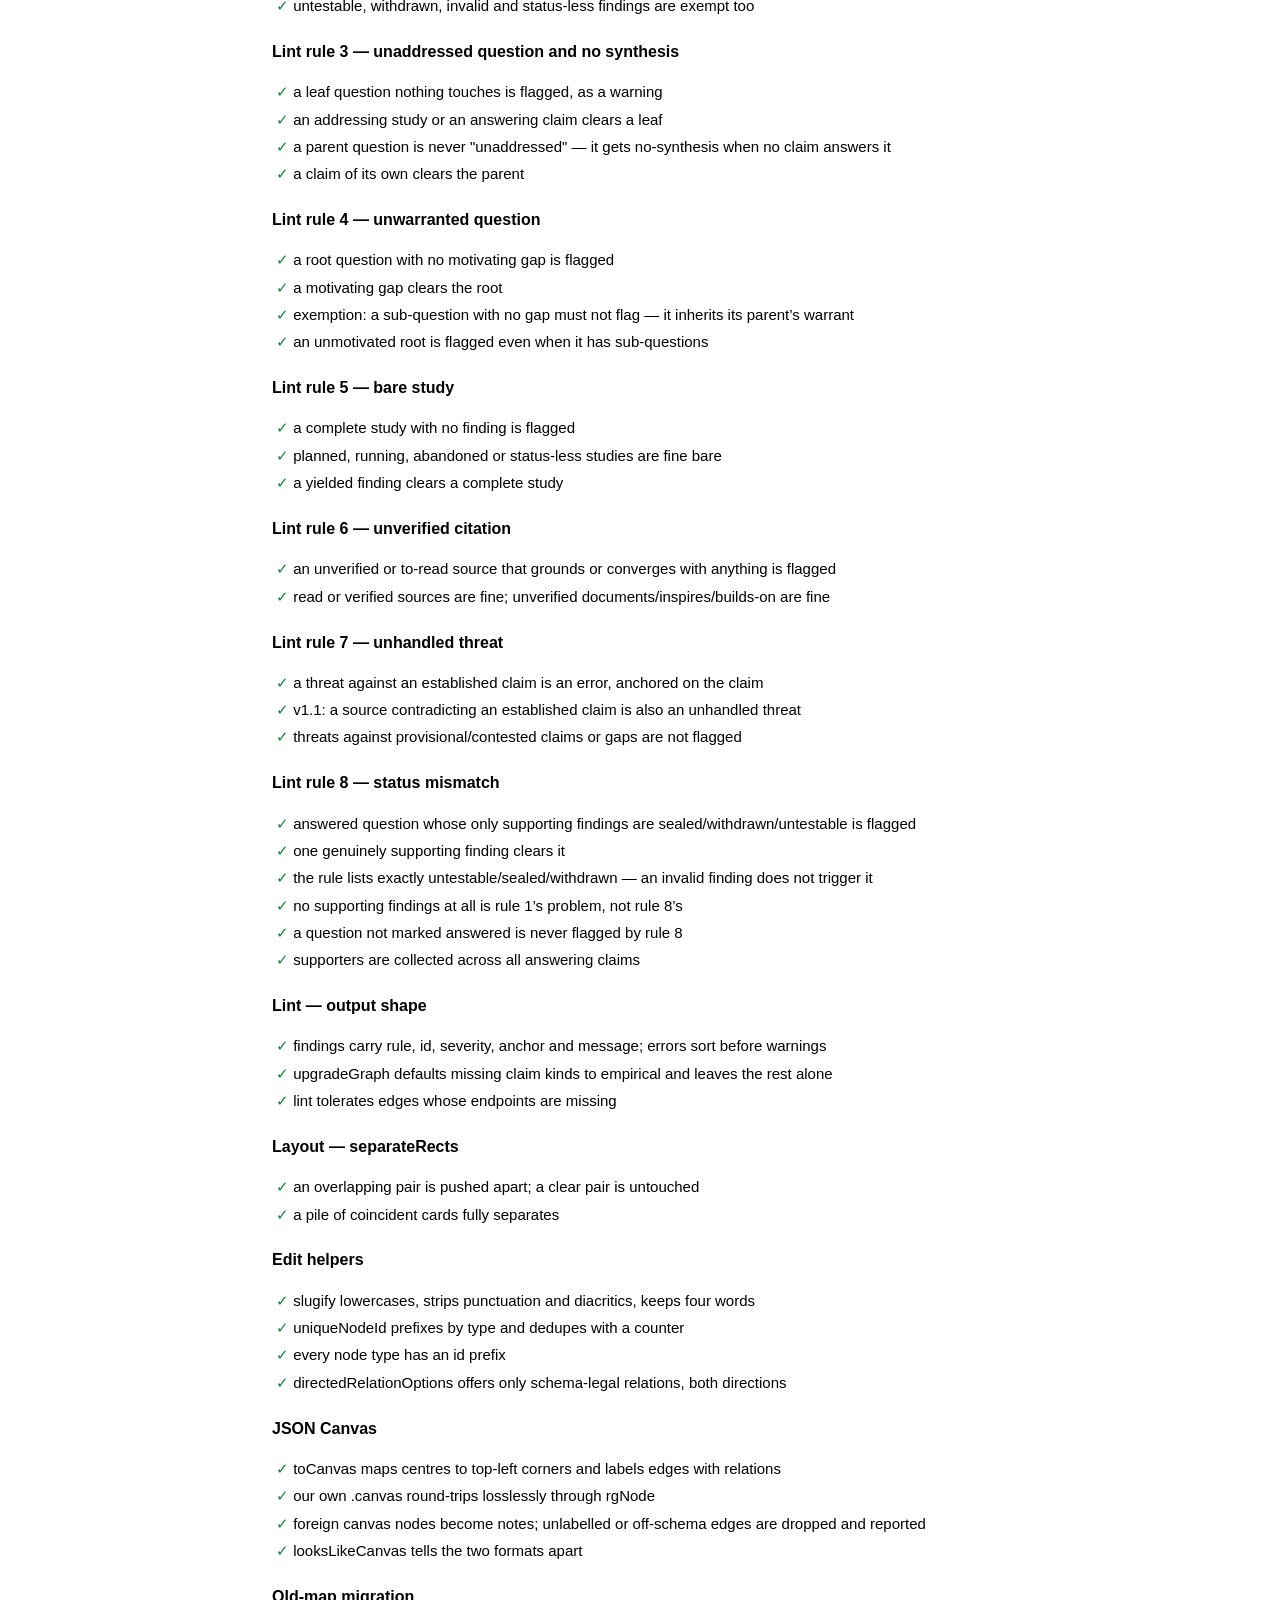
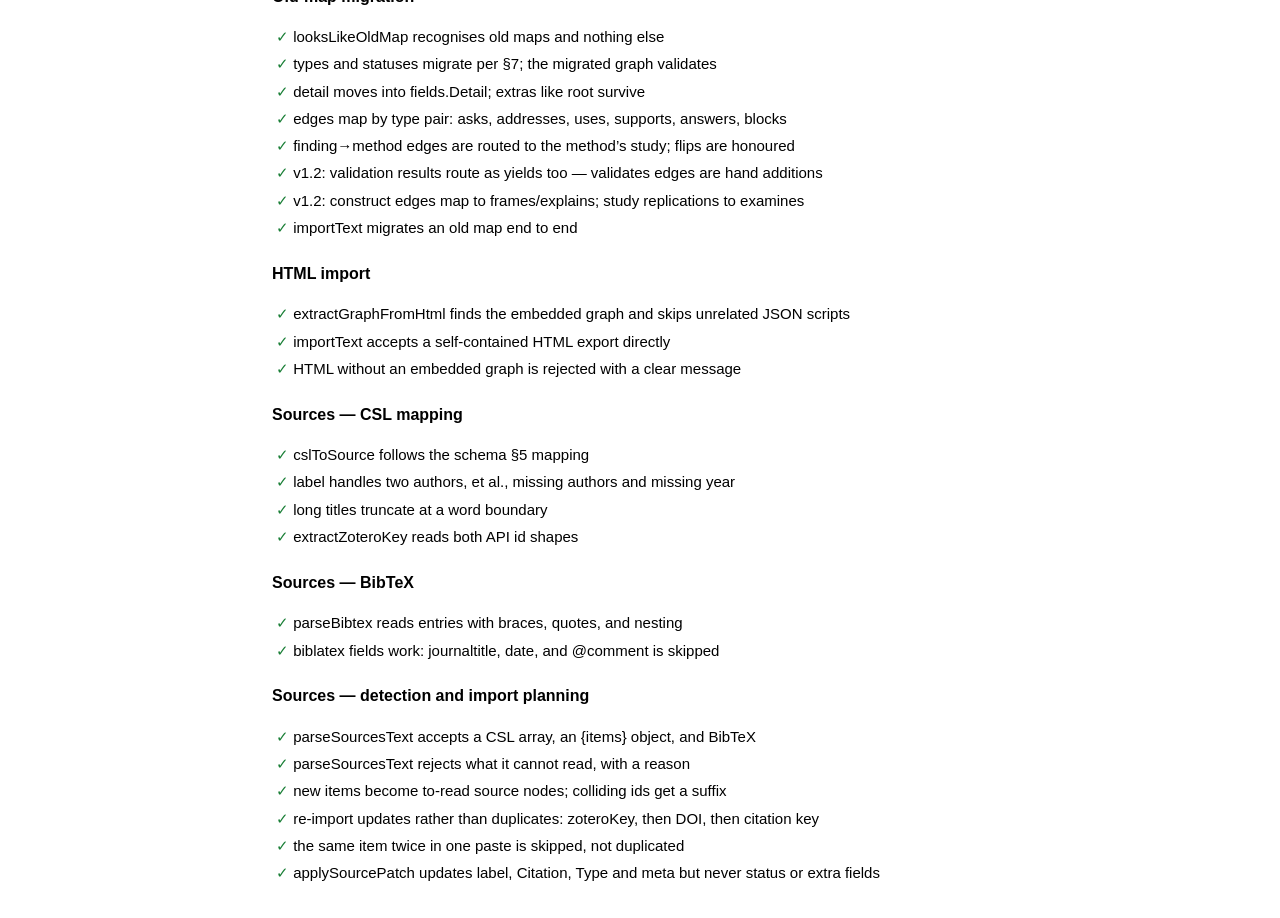
==== commit 7e2d89fd: "Heal crowded stored positions on load; add a Spread button Positions persist with the graph, so layo" ====
--- a/tests.html
+++ b/tests.html
@@ -34,6 +34,7 @@
   emptyGraph, edgeKey, validateNode, validateEdge, validateGraph, upgradeGraph,
 } from './js/schema.js';
 import { LINT_RULES, lint } from './js/lint.js';
+import { separateRects } from './js/layout.js';
 import { ID_PREFIXES, slugify, uniqueNodeId, directedRelationOptions } from './js/forms.js';
 import { toCanvas, fromCanvas, looksLikeCanvas, extractGraphFromHtml, importText } from './js/exporter.js';
 import {
@@ -734,6 +735,47 @@
   assertDeepEqual(flagged(graph, 'unsupported-claim'), ['c1']);
 });
 
+// ---- layout: rectangle separation ----------------------------------------
+
+describe('Layout — separateRects');
+
+const overlapping = (positions, sizes, pad = 0) => {
+  const ids = [...positions.keys()];
+  let count = 0;
+  for (let i = 0; i < ids.length; i++) {
+    for (let j = i + 1; j < ids.length; j++) {
+      const a = positions.get(ids[i]); const b = positions.get(ids[j]);
+      const sa = sizes.get(ids[i]); const sb = sizes.get(ids[j]);
+      if (Math.abs(a.x - b.x) < (sa.w + sb.w) / 2 + pad
+        && Math.abs(a.y - b.y) < (sa.h + sb.h) / 2 + pad) count += 1;
+    }
+  }
+  return count;
+};
+
+test('an overlapping pair is pushed apart; a clear pair is untouched', () => {
+  const sizes = new Map([['a', { w: 100, h: 40 }], ['b', { w: 100, h: 40 }]]);
+  const crowded = new Map([['a', { x: 0, y: 0 }], ['b', { x: 30, y: 5 }]]);
+  assert(separateRects(crowded, sizes) === true, 'reports movement');
+  assertEqual(overlapping(crowded, sizes), 0);
+
+  const clear = new Map([['a', { x: 0, y: 0 }], ['b', { x: 500, y: 0 }]]);
+  const before = JSON.stringify([...clear]);
+  assert(separateRects(clear, sizes) === false, 'reports no movement');
+  assertEqual(JSON.stringify([...clear]), before, 'positions untouched');
+});
+
+test('a pile of coincident cards fully separates', () => {
+  const sizes = new Map();
+  const positions = new Map();
+  for (let i = 0; i < 12; i++) {
+    sizes.set(`n${i}`, { w: 180, h: 60 });
+    positions.set(`n${i}`, { x: 0, y: 0 });
+  }
+  separateRects(positions, sizes);
+  assertEqual(overlapping(positions, sizes), 0, 'twelve stacked cards end up disjoint');
+});
+
 // ---- edit helpers --------------------------------------------------------
 
 describe('Edit helpers');
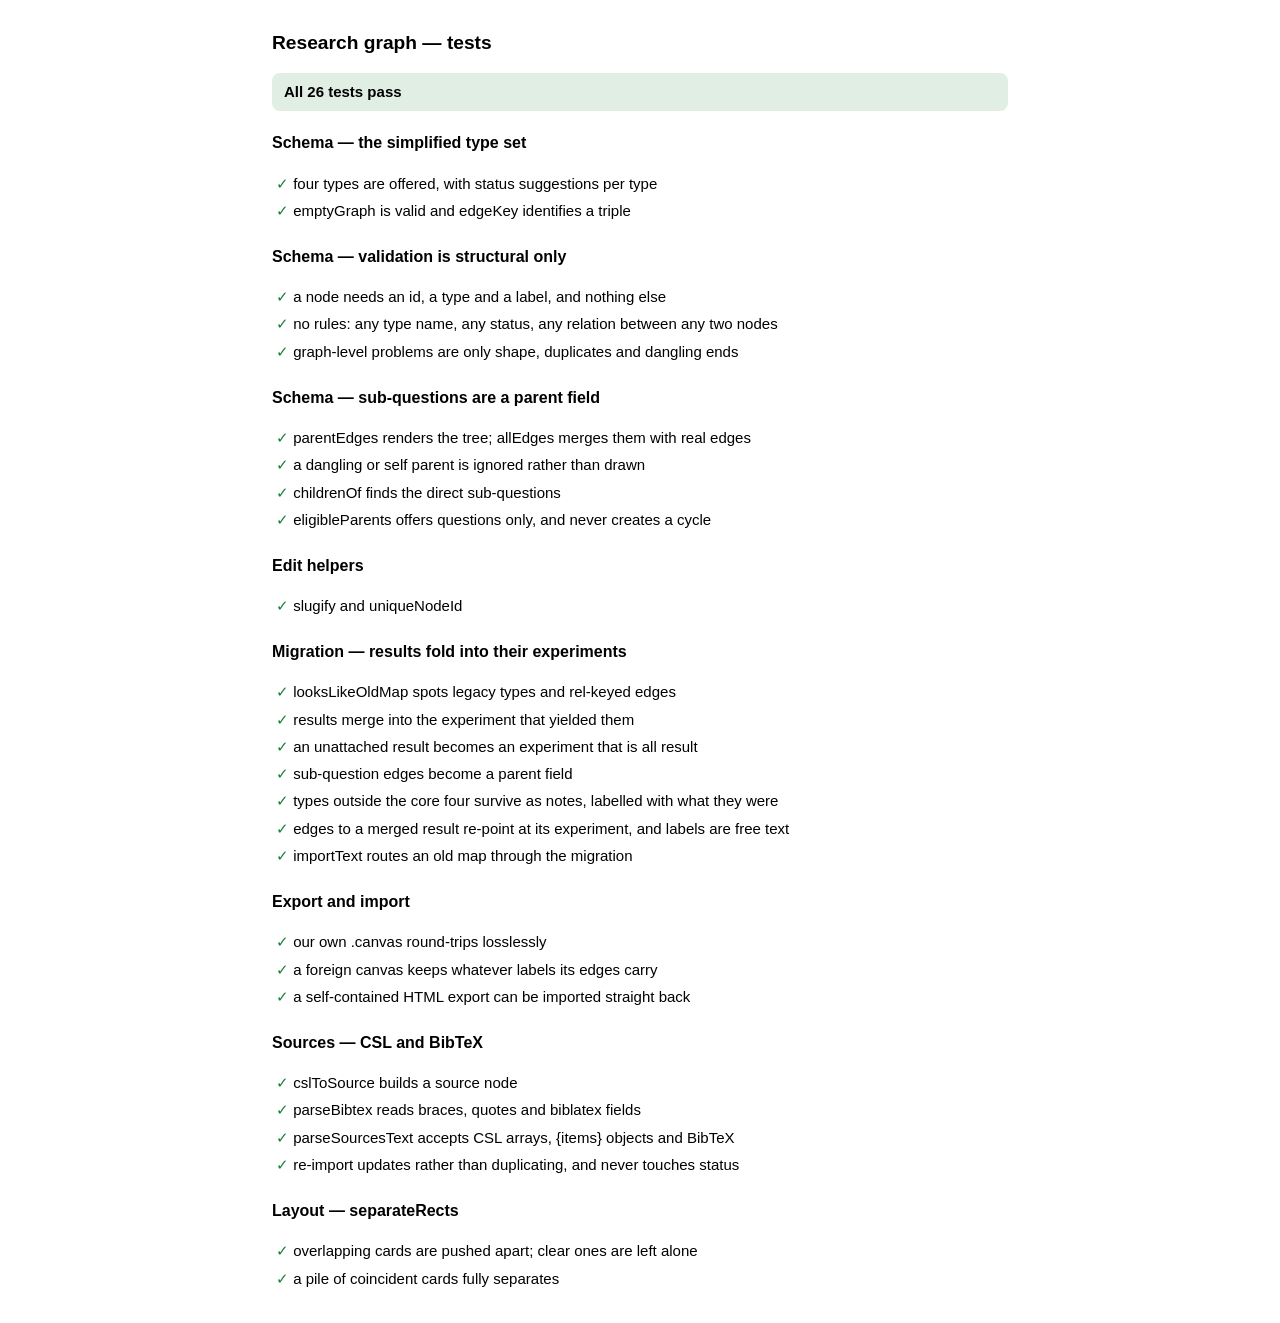
==== commit e9677f47: "Simplify: no lint, no rules, four node types, experiments carry their results The schema is now stru" ====
--- a/tests.html
+++ b/tests.html
@@ -24,23 +24,23 @@
 </style>
 </head>
 <body>
-<h1>Research graph — schema and lint tests</h1>
+<h1>Research graph — tests</h1>
 <p id="summary">Running…</p>
 <div id="results"></div>
 <script type="module">
 import {
-  SCHEMA_VERSION, FAMILIES, NODE_TYPES, STATUSES, RELATIONS, RELATION_NAMES,
-  isNodeType, statusesFor, isValidStatus, relationAllows, validRelations,
-  emptyGraph, edgeKey, validateNode, validateEdge, validateGraph, upgradeGraph,
+  SCHEMA_VERSION, NODE_TYPES, STATUSES, statusesFor, isNodeType, emptyGraph, edgeKey,
+  parentEdges, allEdges, childrenOf, validateNode, validateEdge, validateGraph,
 } from './js/schema.js';
-import { LINT_RULES, lint } from './js/lint.js';
-import { separateRects } from './js/layout.js';
-import { ID_PREFIXES, slugify, uniqueNodeId, directedRelationOptions } from './js/forms.js';
-import { toCanvas, fromCanvas, looksLikeCanvas, extractGraphFromHtml, importText } from './js/exporter.js';
+import { ID_PREFIXES, slugify, uniqueNodeId, eligibleParents } from './js/forms.js';
+import { looksLikeOldMap, migrateOldMap } from './js/migrate.js';
+import {
+  toCanvas, fromCanvas, looksLikeCanvas, extractGraphFromHtml, importText,
+} from './js/exporter.js';
 import {
   extractZoteroKey, cslToSource, parseBibtex, parseSourcesText, planSourceImport, applySourcePatch,
 } from './js/sources.js';
-import { looksLikeOldMap, migrateOldMap } from './js/migrate.js';
+import { separateRects } from './js/layout.js';
 
 // ---- harness -------------------------------------------------------------
 
@@ -71,698 +71,308 @@
   }
 }
 
-// ---- graph-building helpers ----------------------------------------------
-
-// claims default to kind: empirical (the v1.1 documented default); pass
-// { kind: 'argued' } in extra to override
-const n = (id, type, status, extra) => ({
-  id, type, label: `label of ${id}`,
-  ...(type === 'claim' ? { kind: 'empirical' } : {}),
-  ...(status ? { status } : {}),
-  ...extra,
-});
+const n = (id, type, extra) => ({ id, type, label: `label of ${id}`, ...extra });
 const e = (from, relation, to) => ({ from, relation, to });
-const g = (nodes, edges = []) => ({ version: 1, nodes, edges });
-
-// lint findings for one rule id, reduced to the nodeIds it flagged
-function flagged(graph, ruleId) {
-  return lint(graph).filter((f) => f.id === ruleId).map((f) => f.nodeId);
-}
-
-// ---- schema: vocabularies ------------------------------------------------
-
-describe('Schema — types and statuses');
-
-test('exactly the eleven node types, in four families', () => {
-  assertDeepEqual(NODE_TYPES, [
-    'question', 'gap', 'construct', 'source', 'study', 'method', 'material',
-    'finding', 'claim', 'note', 'task',
+const g = (nodes, edges = []) => ({ version: 2, nodes, edges });
+
+// ---- schema --------------------------------------------------------------
+
+describe('Schema — the simplified type set');
+
+test('four types are offered, with status suggestions per type', () => {
+  assertDeepEqual(NODE_TYPES, ['question', 'experiment', 'source', 'note']);
+  assert(isNodeType('experiment'));
+  assert(!isNodeType('finding'), 'findings are folded into experiments now');
+  assertDeepEqual(statusesFor('experiment'), ['planned', 'running', 'complete', 'abandoned']);
+  assertDeepEqual(statusesFor('note'), []);
+  assertDeepEqual(statusesFor('anything-else'), [], 'unknown types simply have no suggestions');
+  assertEqual(SCHEMA_VERSION, 2);
+});
+
+test('emptyGraph is valid and edgeKey identifies a triple', () => {
+  assertDeepEqual(validateGraph(emptyGraph()), []);
+  assertEqual(edgeKey(e('a', 'uses', 'b')), edgeKey({ from: 'a', relation: 'uses', to: 'b' }));
+  assert(edgeKey(e('a', 'uses', 'b')) !== edgeKey(e('a', 'needs', 'b')));
+});
+
+describe('Schema — validation is structural only');
+
+test('a node needs an id, a type and a label, and nothing else', () => {
+  assertDeepEqual(validateNode(n('q1', 'question')), []);
+  assertDeepEqual(validateNode({
+    id: 'ex1', type: 'experiment', label: 'A study', nature: 'statistical',
+    description: 'what was done', result: 'what came out', status: 'anything at all',
+  }), []);
+  assert(validateNode({ type: 'question', label: 'x' }).some((m) => m.includes('"id"')));
+  assert(validateNode({ id: 'a', label: 'x' }).some((m) => m.includes('"type"')));
+  assert(validateNode({ id: 'a', type: 'question' }).some((m) => m.includes('"label"')));
+});
+
+test('no rules: any type name, any status, any relation between any two nodes', () => {
+  const graph = g(
+    [n('a', 'wildcard-type'), n('b', 'question', { status: 'marinating' })],
+    [e('a', 'has a completely made up relation with', 'b')],
+  );
+  assertDeepEqual(validateGraph(graph), []);
+});
+
+test('graph-level problems are only shape, duplicates and dangling ends', () => {
+  assert(validateGraph(null).length === 1);
+  assert(validateGraph({ nodes: {}, edges: [] }).some((m) => m.includes('"nodes"')));
+  assert(validateGraph(g([n('a', 'note'), n('a', 'note')])).some((m) => m.includes('duplicate')));
+  assert(validateGraph(g([n('a', 'note')], [e('a', 'x', 'ghost')]))
+    .some((m) => m.includes('missing node "ghost"')));
+});
+
+describe('Schema — sub-questions are a parent field');
+
+const tree = g([
+  n('root', 'question'),
+  n('kid', 'question', { parent: 'root' }),
+  n('grandkid', 'question', { parent: 'kid' }),
+  n('ex1', 'experiment'),
+], [e('ex1', 'addresses', 'kid')]);
+
+test('parentEdges renders the tree; allEdges merges them with real edges', () => {
+  assertDeepEqual(parentEdges(tree).map((x) => [x.from, x.to]), [['kid', 'root'], ['grandkid', 'kid']]);
+  assert(parentEdges(tree).every((x) => x.derived === true), 'derived edges are marked');
+  assertEqual(allEdges(tree).length, 3, 'one real edge plus two parent links');
+});
+
+test('a dangling or self parent is ignored rather than drawn', () => {
+  const odd = g([n('a', 'question', { parent: 'nobody' }), n('b', 'question', { parent: 'b' })]);
+  assertDeepEqual(parentEdges(odd), []);
+});
+
+test('childrenOf finds the direct sub-questions', () => {
+  assertDeepEqual(childrenOf(tree, 'root').map((x) => x.id), ['kid']);
+  assertDeepEqual(childrenOf(tree, 'grandkid'), []);
+});
+
+test('eligibleParents offers questions only, and never creates a cycle', () => {
+  assertDeepEqual(eligibleParents(tree, 'kid').map((x) => x.id), ['root'],
+    'grandkid is a descendant, so it cannot become the parent of kid');
+  assertDeepEqual(eligibleParents(tree, 'root').map((x) => x.id), [],
+    'everything else descends from root');
+  assertDeepEqual(eligibleParents(tree, null).map((x) => x.id), ['root', 'kid', 'grandkid']);
+});
+
+// ---- edit helpers --------------------------------------------------------
+
+describe('Edit helpers');
+
+test('slugify and uniqueNodeId', () => {
+  assertEqual(slugify('How much of the reaction is the perceiver?'), 'how-much-of-the');
+  assertEqual(slugify('???'), 'node');
+  assertEqual(uniqueNodeId('question', 'Open question', new Set()), 'q-open-question');
+  assertEqual(uniqueNodeId('experiment', 'Study one', new Set(['ex-study-one'])), 'ex-study-one-2');
+  assertDeepEqual(Object.keys(ID_PREFIXES).sort(), [...NODE_TYPES].sort());
+});
+
+// ---- migration: the merge --------------------------------------------------
+
+describe('Migration — results fold into their experiments');
+
+const oldMap = {
+  meta: { title: 'Old map' },
+  nodes: [
+    { id: 'rq0', type: 'rq', label: 'Root question', detail: 'The big one.' },
+    { id: 'rq1', type: 'rq', label: 'Sub question', status: 'answered' },
+    { id: 'ex1', type: 'experiment', label: 'The study', status: 'complete',
+      detail: 'Design and procedure.' },
+    { id: 'r1', type: 'result', label: 'The headline result', fields: { p: '.01' } },
+    { id: 'r2', type: 'result', label: 'The second result' },
+    { id: 'r_loose', type: 'finding', label: 'A result with no study' },
+    { id: 'p1', type: 'paper', label: 'A paper', status: 'to-read' },
+    { id: 'cl1', type: 'claim', label: 'A claim', detail: 'What it means.' },
+    { id: 'g1', type: 'gap', label: 'The gap' },
+  ],
+  edges: [
+    { from: 'rq1', to: 'rq0', rel: 'sub-question' },
+    { from: 'ex1', to: 'rq1', rel: 'tests' },
+    { from: 'r1', to: 'ex1', rel: 'yields' },
+    { from: 'r2', to: 'ex1', rel: 'yields' },
+    { from: 'r1', to: 'cl1', rel: 'evidence' },
+    { from: 'p1', to: 'g1', rel: 'names gap' },
+  ],
+};
+
+test('looksLikeOldMap spots legacy types and rel-keyed edges', () => {
+  assert(looksLikeOldMap(oldMap));
+  assert(!looksLikeOldMap(g([n('q1', 'question')], [e('q1', 'x', 'q1')])));
+});
+
+test('results merge into the experiment that yielded them', () => {
+  const { graph, report } = migrateOldMap(oldMap);
+  const byId = new Map(graph.nodes.map((x) => [x.id, x]));
+  assert(!byId.has('r1') && !byId.has('r2'), 'merged results are no longer nodes');
+  assertEqual(report.merged, 2);
+  const ex = byId.get('ex1');
+  assertEqual(ex.type, 'experiment');
+  assertEqual(ex.description, 'Design and procedure.');
+  assert(ex.result.includes('The headline result'), 'first result folded in');
+  assert(ex.result.includes('The second result'), 'second result folded in');
+  assert(ex.result.includes('p: .01'), 'the result carries its numbers');
+  assertDeepEqual(validateGraph(graph), []);
+});
+
+test('an unattached result becomes an experiment that is all result', () => {
+  const { graph } = migrateOldMap(oldMap);
+  const loose = graph.nodes.find((x) => x.id === 'r_loose');
+  assertEqual(loose.type, 'experiment');
+  assert(loose.result.includes('A result with no study'));
+});
+
+test('sub-question edges become a parent field', () => {
+  const { graph } = migrateOldMap(oldMap);
+  const kid = graph.nodes.find((x) => x.id === 'rq1');
+  assertEqual(kid.type, 'question');
+  assertEqual(kid.parent, 'rq0');
+  assert(!graph.edges.some((x) => x.from === 'rq1' && x.to === 'rq0'),
+    'the edge is gone — the field replaces it');
+});
+
+test('types outside the core four survive as notes, labelled with what they were', () => {
+  const { graph, report } = migrateOldMap(oldMap);
+  const claim = graph.nodes.find((x) => x.id === 'cl1');
+  assertEqual(claim.type, 'note');
+  assertEqual(claim.fields.Kind, 'claim');
+  assert(claim.fields.Detail.includes('What it means.'), 'nothing is lost, only re-typed');
+  assertEqual(report.becameNotes, 2, 'the claim and the gap');
+  assertEqual(graph.nodes.find((x) => x.id === 'p1').type, 'source');
+});
+
+test('edges to a merged result re-point at its experiment, and labels are free text', () => {
+  const { graph } = migrateOldMap(oldMap);
+  assert(graph.edges.some((x) => x.from === 'ex1' && x.relation === 'evidence' && x.to === 'cl1'),
+    'r1 —evidence→ cl1 became ex1 —evidence→ cl1');
+  assert(graph.edges.some((x) => x.relation === 'names gap'), 'free-text labels survive');
+  assert(!graph.edges.some((x) => x.from === x.to), 'edges internal to a merge are dropped');
+});
+
+test('importText routes an old map through the migration', () => {
+  const result = importText(JSON.stringify(oldMap));
+  assert(result.ok, result.message);
+  assert(result.message.includes('Simplified an older map'));
+  assertDeepEqual(validateGraph(result.graph), []);
+});
+
+// ---- export / import -------------------------------------------------------
+
+describe('Export and import');
+
+const canvasGraph = {
+  version: 2,
+  meta: { id: 'demo', title: 'Demo' },
+  nodes: [
+    { id: 'ex1', type: 'experiment', label: 'A study', nature: 'statistical',
+      result: 'p < .01', x: 100, y: 50 },
+    { id: 'q1', type: 'question', label: 'A question', x: 300, y: 50 },
+  ],
+  edges: [{ from: 'ex1', relation: 'addresses', to: 'q1' }],
+};
+
+test('our own .canvas round-trips losslessly', () => {
+  const { graph } = fromCanvas(toCanvas(canvasGraph));
+  assertDeepEqual(graph.nodes, canvasGraph.nodes);
+  assertDeepEqual(graph.edges, canvasGraph.edges);
+  assert(looksLikeCanvas(toCanvas(canvasGraph)));
+  assert(!looksLikeCanvas(canvasGraph));
+});
+
+test('a foreign canvas keeps whatever labels its edges carry', () => {
+  const foreign = {
+    nodes: [
+      { id: 'a', type: 'text', text: 'An idea\nwith detail', x: 0, y: 0, width: 200, height: 60 },
+      { id: 'b', type: 'text', text: 'Another', x: 300, y: 0, width: 200, height: 60 },
+    ],
+    edges: [{ id: 'e1', fromNode: 'a', toNode: 'b', label: 'whatever I like' }],
+  };
+  const { graph } = fromCanvas(foreign);
+  assertDeepEqual(graph.nodes.map((x) => x.type), ['note', 'note']);
+  assertDeepEqual(graph.edges, [{ from: 'a', relation: 'whatever I like', to: 'b' }]);
+});
+
+test('a self-contained HTML export can be imported straight back', () => {
+  const html = [
+    '<!DOCTYPE html><html><body>',
+    `<script type="application/json" id="embedded-graph">${JSON.stringify(canvasGraph).replace(/</g, '\\u003c')}\u003c/script>`,
+    '</body></html>',
+  ].join('\n');
+  assertDeepEqual(JSON.parse(extractGraphFromHtml(html)), canvasGraph);
+  const result = importText(html);
+  assert(result.ok, result.message);
+  assert(result.message.includes('extracted from the HTML file'));
+});
+
+// ---- sources ---------------------------------------------------------------
+
+describe('Sources — CSL and BibTeX');
+
+test('cslToSource builds a source node', () => {
+  const node = cslToSource({
+    id: '392648/7VLLCTW7', 'citation-key': 'kenny1994', type: 'book',
+    title: 'Interpersonal perception', author: [{ family: 'Kenny', given: 'David A.' }],
+    issued: { 'date-parts': [[1994]] }, 'container-title': 'Guilford Press', DOI: '10.1000/x',
+  });
+  assertEqual(node.id, 'kenny1994');
+  assertEqual(node.label, 'Kenny (1994) — Interpersonal perception');
+  assertEqual(node.meta.zoteroKey, '7VLLCTW7');
+  assertEqual(extractZoteroKey('kenny1994'), undefined);
+  assertDeepEqual(validateNode(node), []);
+});
+
+test('parseBibtex reads braces, quotes and biblatex fields', () => {
+  const items = parseBibtex(`
+    @article{kenny1994,
+      author = {Kenny, David A. and Cook, William},
+      title = {Interpersonal {Perception}},
+      journal = "Psychological Review", year = 1994, pages = {246--268}
+    }`);
+  assertEqual(items.length, 1);
+  assertEqual(items[0].title, 'Interpersonal Perception');
+  assertEqual(items[0].page, '246–268');
+  assertDeepEqual(items[0].author, [
+    { family: 'Kenny', given: 'David A.' }, { family: 'Cook', given: 'William' },
   ]);
-  assertDeepEqual(Object.keys(FAMILIES), ['asking', 'grounding', 'doing', 'concluding']);
-});
-
-test('status vocabularies match SCHEMA.md section 2 exactly', () => {
-  assertDeepEqual(Object.keys(STATUSES).sort(), [...NODE_TYPES].sort(), 'every type has a vocabulary');
-  assertDeepEqual(STATUSES.question, ['open', 'answered', 'partly-answered', 'bounded', 'abandoned']);
-  assertDeepEqual(STATUSES.gap, ['asserted', 'verified', 'contested', 'closed-by-others']);
-  assertDeepEqual(STATUSES.study, ['planned', 'running', 'complete', 'abandoned']);
-  assertDeepEqual(STATUSES.finding, ['supported', 'null-with-bound', 'untestable', 'sealed', 'withdrawn', 'invalid']);
-  assertDeepEqual(STATUSES.claim, ['established', 'provisional', 'contested', 'abandoned']);
-  assertDeepEqual(STATUSES.source, ['to-read', 'read', 'verified', 'unverified']);
-  assertDeepEqual(STATUSES.method, ['draft', 'preregistered', 'run', 'superseded']);
-  assertDeepEqual(STATUSES.material, ['planned', 'collected', 'frozen']);
-  assertDeepEqual(STATUSES.note, []);
-  assertDeepEqual(STATUSES.task, ['todo', 'doing', 'done']);
-});
-
-test('construct is statusless, like note (confirmed reading of the §2 omission)', () => {
-  assertDeepEqual(STATUSES.construct, []);
-});
-
-test('isValidStatus accepts vocabulary words and rejects other types’ words', () => {
-  assert(isValidStatus('finding', 'sealed'));
-  assert(!isValidStatus('source', 'sealed'), 'sealed means nothing for a source');
-  assert(!isValidStatus('finding', 'to-read'), 'to-read means nothing for a finding');
-  assert(!isValidStatus('nonsense', 'open'), 'unknown type is invalid');
-});
-
-test('a missing status is valid for every type; a set status on note/construct is not', () => {
-  assert(isValidStatus('question', undefined));
-  assert(isValidStatus('note', ''));
-  assert(isValidStatus('construct', null));
-  assert(!isValidStatus('note', 'done'));
-  assert(!isValidStatus('construct', 'draft'));
-});
-
-test('isNodeType / statusesFor', () => {
-  assert(isNodeType('material'));
-  assert(!isNodeType('experiment'), 'old-map names are not types');
-  assertDeepEqual(statusesFor('task'), ['todo', 'doing', 'done']);
-  assertEqual(statusesFor('experiment'), null);
-});
-
-// ---- schema: relations ---------------------------------------------------
-
-describe('Schema — relations');
-
-test('exactly the twenty-four relations of SCHEMA.md section 3 (v1.2)', () => {
-  assertDeepEqual([...RELATION_NAMES].sort(), [
-    'addresses', 'answers', 'asks', 'blocks', 'bounds', 'builds-on', 'composes',
-    'contradicts', 'converges', 'documents', 'examines', 'explains', 'extends',
-    'frames', 'grounds', 'inspires', 'invalidates', 'motivates', 'qualifies',
-    'supports', 'threatens', 'uses', 'validates', 'yields',
+});
+
+test('parseSourcesText accepts CSL arrays, {items} objects and BibTeX', () => {
+  assertEqual(parseSourcesText('[{"id":"a","title":"T"}]').items.length, 1);
+  assertEqual(parseSourcesText('{"items":[{"id":"a","title":"T"}]}').items.length, 1);
+  assertEqual(parseSourcesText('@misc{x, title={T}}').items.length, 1);
+  let threw = false;
+  try { parseSourcesText('hello'); } catch { threw = true; }
+  assert(threw);
+});
+
+test('re-import updates rather than duplicating, and never touches status', () => {
+  const graph = g([n('src-a', 'source', { status: 'verified', meta: { zoteroKey: 'AAAA1111' } })]);
+  const plan = planSourceImport(graph, [
+    { id: '99/AAAA1111', title: 'A new title', author: [{ family: 'A' }] },
+    { id: 'brand-new', title: 'D', author: [{ family: 'D' }] },
   ]);
-});
-
-test('from → to constraints hold for every listed pair', () => {
-  assert(relationAllows('asks', 'question', 'question'));
-  assert(relationAllows('motivates', 'gap', 'question'));
-  assert(relationAllows('motivates', 'finding', 'study'));
-  assert(relationAllows('motivates', 'claim', 'study'));
-  assert(relationAllows('addresses', 'study', 'question'));
-  assert(relationAllows('uses', 'method', 'study'));
-  assert(relationAllows('uses', 'material', 'study'));
-  assert(relationAllows('yields', 'finding', 'study'));
-  assert(relationAllows('extends', 'study', 'study'));
-  assert(relationAllows('validates', 'finding', 'method'));
-  assert(relationAllows('validates', 'finding', 'study'));
-  assert(relationAllows('invalidates', 'finding', 'finding'));
-  assert(relationAllows('invalidates', 'study', 'finding'));
-  assert(relationAllows('supports', 'finding', 'claim'));
-  assert(relationAllows('supports', 'finding', 'finding'));
-  assert(relationAllows('contradicts', 'finding', 'claim'));
-  assert(relationAllows('contradicts', 'finding', 'finding'));
-  assert(relationAllows('contradicts', 'source', 'claim'));
-  assert(relationAllows('contradicts', 'source', 'finding'));
-  assert(relationAllows('bounds', 'finding', 'finding'));
-  assert(relationAllows('bounds', 'finding', 'question'));
-  assert(relationAllows('converges', 'source', 'finding'));
-  assert(relationAllows('converges', 'source', 'claim'));
-  assert(relationAllows('answers', 'claim', 'question'));
-  assert(relationAllows('composes', 'claim', 'claim'));
-  assert(relationAllows('grounds', 'source', 'construct'));
-  assert(relationAllows('grounds', 'source', 'gap'));
-  assert(relationAllows('grounds', 'source', 'claim'));
-  assert(relationAllows('grounds', 'source', 'question'));
-  assert(relationAllows('grounds', 'construct', 'gap'));
-  assert(relationAllows('grounds', 'construct', 'claim'));
-  assert(relationAllows('grounds', 'construct', 'question'));
-  assert(relationAllows('examines', 'study', 'finding'));
-  assert(relationAllows('frames', 'construct', 'question'));
-  assert(relationAllows('frames', 'construct', 'study'));
-  assert(relationAllows('frames', 'construct', 'method'));
-  assert(relationAllows('frames', 'construct', 'gap'));
-  assert(relationAllows('frames', 'construct', 'construct'));
-  assert(relationAllows('explains', 'construct', 'finding'));
-  assert(relationAllows('explains', 'construct', 'claim'));
-  assert(relationAllows('documents', 'source', 'material'));
-  assert(relationAllows('builds-on', 'source', 'source'));
-  assert(relationAllows('threatens', 'source', 'claim'));
-  assert(relationAllows('threatens', 'source', 'gap'));
-  assert(relationAllows('inspires', 'source', 'method'));
-  assert(relationAllows('inspires', 'source', 'study'));
-});
-
-test('qualifies and blocks go from note/task to anything', () => {
-  for (const type of NODE_TYPES) {
-    assert(relationAllows('qualifies', 'note', type), `note qualifies ${type}`);
-    assert(relationAllows('blocks', 'task', type), `task blocks ${type}`);
-  }
-  assert(!relationAllows('qualifies', 'task', 'note'), 'only notes qualify');
-  assert(!relationAllows('blocks', 'note', 'task'), 'only tasks block');
-});
-
-test('constraints reject direction flips and off-schema pairs', () => {
-  assert(!relationAllows('supports', 'claim', 'finding'), 'supports does not run claim → finding');
-  assert(!relationAllows('supports', 'source', 'claim'), 'sources converge or contradict, never support');
-  assert(!relationAllows('yields', 'study', 'finding'), 'yields runs finding → study, not the reverse');
-  assert(!relationAllows('uses', 'study', 'method'), 'uses runs method → study, not the reverse');
-  assert(!relationAllows('addresses', 'question', 'study'));
-  assert(!relationAllows('motivates', 'question', 'gap'));
-  assert(!relationAllows('motivates', 'finding', 'claim'), 'motivates widened to studies only');
-  assert(!relationAllows('bounds', 'finding', 'claim'), 'bounds never reaches a claim');
-  assert(!relationAllows('converges', 'finding', 'claim'), 'converges is for sources');
-  assert(!relationAllows('extends', 'finding', 'study'), 'extends is study → study');
-  assert(!relationAllows('composes', 'claim', 'question'));
-  assert(!relationAllows('documents', 'source', 'study'));
-  assert(!relationAllows('threatens', 'source', 'question'), 'threatens still stops at claims and gaps');
-  assert(!relationAllows('grounds', 'construct', 'construct'), 'construct-to-construct is frames, not grounds');
-  assert(!relationAllows('frames', 'construct', 'finding'), 'a construct explains a finding, never frames it');
-  assert(!relationAllows('frames', 'source', 'question'), 'frames is for constructs');
-  assert(!relationAllows('examines', 'finding', 'study'), 'examines runs study → finding');
-  assert(!relationAllows('explains', 'source', 'finding'), 'explains is for constructs');
-  assert(!relationAllows('made-up', 'finding', 'claim'), 'unknown relation');
-});
-
-test('validRelations lists exactly the legal edges between two types', () => {
-  assertDeepEqual(validRelations('finding', 'claim'), ['supports', 'contradicts']);
-  assertDeepEqual(validRelations('source', 'gap'), ['grounds', 'threatens']);
-  assertDeepEqual(validRelations('source', 'claim'), ['contradicts', 'converges', 'grounds', 'threatens']);
-  assertDeepEqual(validRelations('source', 'finding'), ['contradicts', 'converges']);
-  assertDeepEqual(validRelations('source', 'question'), ['grounds']);
-  assertDeepEqual(validRelations('source', 'material'), ['documents']);
-  assertDeepEqual(validRelations('source', 'source'), ['builds-on']);
-  assertDeepEqual(validRelations('finding', 'question'), ['bounds']);
-  assertDeepEqual(validRelations('finding', 'finding'), ['invalidates', 'supports', 'contradicts', 'bounds']);
-  assertDeepEqual(validRelations('finding', 'study'), ['motivates', 'yields', 'validates']);
-  assertDeepEqual(validRelations('study', 'study'), ['extends']);
-  assertDeepEqual(validRelations('study', 'finding'), ['examines', 'invalidates']);
-  assertDeepEqual(validRelations('claim', 'claim'), ['composes']);
-  assertDeepEqual(validRelations('claim', 'study'), ['motivates']);
-  assertDeepEqual(validRelations('construct', 'question'), ['grounds', 'frames']);
-  assertDeepEqual(validRelations('construct', 'gap'), ['grounds', 'frames']);
-  assertDeepEqual(validRelations('construct', 'claim'), ['grounds', 'explains']);
-  assertDeepEqual(validRelations('construct', 'construct'), ['frames']);
-  assertDeepEqual(validRelations('construct', 'finding'), ['explains']);
-  assertDeepEqual(validRelations('construct', 'study'), ['frames']);
-  assertDeepEqual(validRelations('construct', 'method'), ['frames']);
-  assertDeepEqual(validRelations('note', 'material'), ['qualifies']);
-  assertDeepEqual(validRelations('claim', 'finding'), [], 'nothing runs claim → finding');
-  assertDeepEqual(validRelations('material', 'question'), [], 'nothing runs material → question');
-});
-
-// ---- schema: validation --------------------------------------------------
-
-describe('Schema — node validation');
-
-test('a well-formed node has no errors', () => {
-  assertDeepEqual(validateNode(n('q1', 'question', 'open')), []);
-  assertDeepEqual(validateNode(n('c1', 'construct')), []);
-  assertDeepEqual(validateNode({
-    id: 'src1', type: 'source', label: 'Kenny 1994', status: 'read',
-    fields: { Citation: 'Guilford Press', Type: 'book' },
-    meta: { doi: '10.1000/x', zoteroKey: 'ABC123' },
-  }), []);
-});
-
-test('unknown extra properties are allowed (layout data must survive)', () => {
-  assertDeepEqual(validateNode(n('q1', 'question', 'open', { x: 10, y: 20, pinned: true })), []);
-});
-
-test('missing id, type or label are each caught', () => {
-  assert(validateNode({ type: 'question', label: 'x' }).some((m) => m.includes('"id"')));
-  assert(validateNode({ id: 'a', label: 'x' }).some((m) => m.includes('unknown type')));
-  assert(validateNode({ id: 'a', type: 'rq', label: 'x' }).some((m) => m.includes('unknown type')));
-  assert(validateNode({ id: 'a', type: 'question' }).some((m) => m.includes('"label"')));
-  assert(validateNode('not a node').length === 1);
-});
-
-test('status must belong to the node type', () => {
-  assert(validateNode(n('f1', 'finding', 'to-read')).some((m) => m.includes('not a finding status')));
-  assert(validateNode(n('n1', 'note', 'done')).some((m) => m.includes('takes no status')));
-  assert(validateNode(n('c1', 'construct', 'open')).some((m) => m.includes('takes no status')));
-  assertDeepEqual(validateNode(n('t1', 'task', 'doing')), []);
-});
-
-test('claims require kind: empirical or argued; other types ignore it', () => {
-  assertDeepEqual(validateNode(n('c1', 'claim', 'provisional')), [], 'helper supplies empirical');
-  assertDeepEqual(validateNode(n('c1', 'claim', 'provisional', { kind: 'argued' })), []);
-  const bare = { id: 'c1', type: 'claim', label: 'x', status: 'provisional' };
-  assert(validateNode(bare).some((m) => m.includes('"kind"')), 'missing kind is an error');
-  assert(validateNode({ ...bare, kind: 'vibes' }).some((m) => m.includes('"kind"')),
-    'made-up kinds are rejected');
-  assertDeepEqual(validateNode(n('q1', 'question', 'open', { kind: 'argued' })), [],
-    'kind on a non-claim is a tolerated extra, like any unknown property');
-});
-
-test('fields values must be strings; fields and meta must be objects', () => {
-  assert(validateNode(n('s1', 'source', 'read', { fields: 'DOI' })).length === 1);
-  assert(validateNode(n('s1', 'source', 'read', { fields: { Citation: 42 } })).some((m) => m.includes('fields.Citation')));
-  assert(validateNode(n('s1', 'source', 'read', { meta: [] })).some((m) => m.includes('"meta"')));
-});
-
-describe('Schema — edge and graph validation');
-
-const twoNodes = new Map([
-  ['f1', n('f1', 'finding', 'supported')],
-  ['c1', n('c1', 'claim', 'provisional')],
-  ['s1', n('s1', 'study', 'complete')],
-]);
-
-test('a well-formed edge has no errors', () => {
-  assertDeepEqual(validateEdge(e('f1', 'supports', 'c1'), twoNodes), []);
-  assertDeepEqual(validateEdge(e('f1', 'yields', 's1'), twoNodes), []);
-});
-
-test('unknown relations, missing endpoints and self-loops are caught', () => {
-  assert(validateEdge(e('f1', 'proves', 'c1'), twoNodes).some((m) => m.includes('unknown relation')));
-  assert(validateEdge(e('f1', 'supports', 'ghost'), twoNodes).some((m) => m.includes('missing node "ghost"')));
-  assert(validateEdge(e('ghost', 'supports', 'c1'), twoNodes).some((m) => m.includes('missing node "ghost"')));
-  assert(validateEdge(e('f1', 'supports', 'f1'), twoNodes).some((m) => m.includes('itself')));
-});
-
-test('type-pair violations name the allowed shapes', () => {
-  const errors = validateEdge(e('c1', 'supports', 'f1'), twoNodes);
-  assertEqual(errors.length, 1);
-  assert(errors[0].includes('does not go claim → finding'));
-  assert(errors[0].includes('finding → claim'), 'error teaches the allowed direction');
-});
-
-test('empty graph is valid; emptyGraph() produces one', () => {
-  assertDeepEqual(validateGraph(emptyGraph()), []);
-  assertEqual(emptyGraph().version, SCHEMA_VERSION);
-});
-
-test('a small coherent graph is valid', () => {
-  assertDeepEqual(validateGraph(g(
-    [n('g1', 'gap', 'asserted'), n('q1', 'question', 'open'), n('s1', 'study', 'running')],
-    [e('g1', 'motivates', 'q1'), e('s1', 'addresses', 'q1')],
-  )), []);
-});
-
-test('graph-level problems: shape, version, duplicate ids, duplicate edges', () => {
-  assert(validateGraph(null).length === 1);
-  assert(validateGraph({ version: 2, nodes: [], edges: [] }).some((m) => m.includes('version')));
-  assert(validateGraph({ nodes: {}, edges: [] }).some((m) => m.includes('"nodes"')));
-  assert(validateGraph({ nodes: [], edges: null }).some((m) => m.includes('"edges"')));
-  assert(validateGraph(g([n('a', 'note'), n('a', 'note')])).some((m) => m.includes('duplicate node id "a"')));
-  const dup = g(
-    [n('f1', 'finding'), n('c1', 'claim')],
-    [e('f1', 'supports', 'c1'), e('f1', 'supports', 'c1')],
-  );
-  assert(validateGraph(dup).some((m) => m.includes('duplicate edge')));
-});
-
-test('edgeKey identifies an edge by its (from, relation, to) triple', () => {
-  assertEqual(edgeKey(e('a', 'supports', 'b')), edgeKey({ from: 'a', relation: 'supports', to: 'b' }));
-  assert(edgeKey(e('a', 'supports', 'b')) !== edgeKey(e('a', 'bounds', 'b')));
-});
-
-// ---- lint ----------------------------------------------------------------
-
-describe('Lint — rule metadata');
-
-test('nine rules with the v1.1 severity split: errors 1/7/8/9, warnings 2/3/5/6', () => {
-  assertDeepEqual([...new Set(LINT_RULES.map((r) => r.rule))], [1, 2, 3, 4, 5, 6, 7, 8, 9]);
-  const severityOf = (id) => LINT_RULES.find((r) => r.id === id).severity;
-  for (const id of ['unsupported-claim', 'unhandled-threat', 'status-mismatch', 'ungrounded-argument']) {
-    assertEqual(severityOf(id), 'error', `${id} is an error`);
-  }
-  for (const id of ['orphan-finding', 'unaddressed-question', 'no-synthesis', 'bare-study', 'unverified-citation']) {
-    assertEqual(severityOf(id), 'warning', `${id} is a warning`);
-  }
-});
-
-test('an empty graph lints clean', () => {
-  assertDeepEqual(lint(emptyGraph()), []);
-});
-
-describe('Lint rule 1 — unsupported claim');
-
-test('an empirical claim with no incoming supports is flagged, as an error', () => {
-  const findings = lint(g([n('c1', 'claim', 'provisional')]));
-  assertDeepEqual(findings.map((f) => [f.id, f.severity, f.nodeId]),
-    [['unsupported-claim', 'error', 'c1']]);
-});
-
-test('one supporting finding clears it', () => {
-  const graph = g(
-    [n('c1', 'claim', 'provisional'), n('f1', 'finding', 'supported'), n('q1', 'question', 'open')],
-    [e('f1', 'supports', 'c1')],
-  );
-  assertDeepEqual(flagged(graph, 'unsupported-claim'), []);
-});
-
-test('a contradicting finding is not support', () => {
-  const graph = g(
-    [n('c1', 'claim', 'contested'), n('f1', 'finding', 'supported')],
-    [e('f1', 'contradicts', 'c1')],
-  );
-  assertDeepEqual(flagged(graph, 'unsupported-claim'), ['c1']);
-});
-
-test('an argued claim is exempt from rule 1', () => {
-  const graph = g(
-    [n('c1', 'claim', 'provisional', { kind: 'argued' }), n('s1', 'source', 'verified')],
-    [e('s1', 'grounds', 'c1')],
-  );
-  assertDeepEqual(flagged(graph, 'unsupported-claim'), []);
-});
-
-describe('Lint rule 9 — argued claim with no grounds');
-
-test('an argued claim with no incoming grounds is an error; grounds clears it', () => {
-  const bare = lint(g([n('c1', 'claim', 'provisional', { kind: 'argued' })]));
-  assertDeepEqual(bare.map((f) => [f.id, f.severity]), [['ungrounded-argument', 'error']]);
-  const grounded = g(
-    [n('c1', 'claim', 'provisional', { kind: 'argued' }), n('s1', 'source', 'verified')],
-    [e('s1', 'grounds', 'c1')],
-  );
-  assertDeepEqual(flagged(grounded, 'ungrounded-argument'), []);
-});
-
-test('converges is not grounds, and empirical claims never trigger rule 9', () => {
-  const converged = g(
-    [n('c1', 'claim', 'provisional', { kind: 'argued' }), n('s1', 'source', 'verified')],
-    [e('s1', 'converges', 'c1')],
-  );
-  assertDeepEqual(flagged(converged, 'ungrounded-argument'), ['c1']);
-  assertDeepEqual(flagged(g([n('c2', 'claim', 'provisional')]), 'ungrounded-argument'), []);
-});
-
-test('v1.2: a construct grounding an argued claim satisfies rule 9', () => {
-  const graph = g(
-    [n('c1', 'claim', 'provisional', { kind: 'argued' }), n('k1', 'construct')],
-    [e('k1', 'grounds', 'c1')],
-  );
-  assertDeepEqual(flagged(graph, 'ungrounded-argument'), []);
-});
-
-describe('Lint rule 2 — orphan finding');
-
-test('a supported finding that carries nothing is flagged, as a warning', () => {
-  const findings = lint(g([n('f1', 'finding', 'supported')]))
-    .filter((f) => f.id === 'orphan-finding');
-  assertDeepEqual(findings.map((f) => [f.severity, f.nodeId]), [['warning', 'f1']]);
-  assertDeepEqual(flagged(g([n('f1', 'finding', 'null-with-bound')]), 'orphan-finding'), ['f1']);
-});
-
-test('a finding that only yields or motivates is still an orphan', () => {
-  const graph = g(
-    [n('f1', 'finding', 'supported'), n('s1', 'study', 'complete'), n('s2', 'study', 'planned')],
-    [e('f1', 'yields', 's1'), e('f1', 'motivates', 's2')],
-  );
-  assertDeepEqual(flagged(graph, 'orphan-finding'), ['f1']);
-});
-
-test('any outgoing supports, bounds, contradicts or validates clears it', () => {
-  const graph = g(
-    [n('f1', 'finding', 'supported'), n('c1', 'claim', 'provisional'),
-     n('f2', 'finding', 'null-with-bound'), n('q1', 'question', 'bounded'),
-     n('f3', 'finding', 'supported'), n('m1', 'method', 'run'),
-     n('f4', 'finding', 'supported')],
-    [e('f1', 'supports', 'c1'), e('f2', 'bounds', 'q1'),
-     e('f3', 'validates', 'm1'), e('f4', 'contradicts', 'c1')],
-  );
-  assertDeepEqual(flagged(graph, 'orphan-finding'), []);
-});
-
-test('exemption: a sealed finding with no outgoing edges must not flag', () => {
-  assertDeepEqual(flagged(g([n('f1', 'finding', 'sealed')]), 'orphan-finding'), []);
-});
-
-test('untestable, withdrawn, invalid and status-less findings are exempt too', () => {
-  const graph = g([
-    n('f1', 'finding', 'untestable'), n('f2', 'finding', 'withdrawn'),
-    n('f3', 'finding', 'invalid'), n('f4', 'finding'),
-  ]);
-  assertDeepEqual(flagged(graph, 'orphan-finding'), []);
-});
-
-describe('Lint rule 3 — unaddressed question and no synthesis');
-
-test('a leaf question nothing touches is flagged, as a warning', () => {
-  const findings = lint(g([n('q1', 'question', 'open')]))
-    .filter((f) => f.id === 'unaddressed-question');
-  assertDeepEqual(findings.map((f) => [f.severity, f.nodeId]), [['warning', 'q1']]);
-});
-
-test('an addressing study or an answering claim clears a leaf', () => {
-  const addressed = g(
-    [n('q1', 'question', 'open'), n('s1', 'study', 'planned')],
-    [e('s1', 'addresses', 'q1')],
-  );
-  assertDeepEqual(flagged(addressed, 'unaddressed-question'), []);
-  const answered = g(
-    [n('q1', 'question', 'answered'), n('c1', 'claim', 'established'), n('f1', 'finding', 'supported')],
-    [e('c1', 'answers', 'q1'), e('f1', 'supports', 'c1')],
-  );
-  assertDeepEqual(flagged(answered, 'unaddressed-question'), []);
-});
-
-test('a parent question is never "unaddressed" — it gets no-synthesis when no claim answers it', () => {
-  const graph = g(
-    [n('q1', 'question', 'open'), n('q2', 'question', 'open'), n('s1', 'study', 'running')],
-    [e('q2', 'asks', 'q1'), e('s1', 'addresses', 'q2')],
-  );
-  assertDeepEqual(flagged(graph, 'unaddressed-question'), [], 'q1 is a parent, q2 is addressed');
-  assertDeepEqual(flagged(graph, 'no-synthesis'), ['q1']);
-});
-
-test('a claim of its own clears the parent', () => {
-  const graph = g(
-    [n('q1', 'question', 'partly-answered'), n('q2', 'question', 'open'),
-     n('c1', 'claim', 'provisional'), n('f1', 'finding', 'supported'), n('s1', 'study', 'running')],
-    [e('q2', 'asks', 'q1'), e('c1', 'answers', 'q1'), e('f1', 'supports', 'c1'),
-     e('s1', 'addresses', 'q2')],
-  );
-  assertDeepEqual(flagged(graph, 'no-synthesis'), []);
-});
-
-describe('Lint rule 4 — unwarranted question');
-
-test('a root question with no motivating gap is flagged', () => {
-  assertDeepEqual(flagged(g([n('q1', 'question', 'open')]), 'unwarranted-question'), ['q1']);
-});
-
-test('a motivating gap clears the root', () => {
-  const graph = g(
-    [n('q1', 'question', 'open'), n('g1', 'gap', 'verified')],
-    [e('g1', 'motivates', 'q1')],
-  );
-  assertDeepEqual(flagged(graph, 'unwarranted-question'), []);
-});
-
-test('exemption: a sub-question with no gap must not flag — it inherits its parent’s warrant', () => {
-  const graph = g(
-    [n('q1', 'question', 'open'), n('q2', 'question', 'open'), n('g1', 'gap', 'asserted')],
-    [e('g1', 'motivates', 'q1'), e('q2', 'asks', 'q1')],
-  );
-  assertDeepEqual(flagged(graph, 'unwarranted-question'), []);
-});
-
-test('an unmotivated root is flagged even when it has sub-questions', () => {
-  const graph = g(
-    [n('q1', 'question', 'open'), n('q2', 'question', 'open')],
-    [e('q2', 'asks', 'q1')],
-  );
-  assertDeepEqual(flagged(graph, 'unwarranted-question'), ['q1'], 'the root, not the child');
-});
-
-describe('Lint rule 5 — bare study');
-
-test('a complete study with no finding is flagged', () => {
-  assertDeepEqual(flagged(g([n('s1', 'study', 'complete')]), 'bare-study'), ['s1']);
-});
-
-test('planned, running, abandoned or status-less studies are fine bare', () => {
-  const graph = g([
-    n('s1', 'study', 'planned'), n('s2', 'study', 'running'),
-    n('s3', 'study', 'abandoned'), n('s4', 'study'),
-  ]);
-  assertDeepEqual(flagged(graph, 'bare-study'), []);
-});
-
-test('a yielded finding clears a complete study', () => {
-  const graph = g(
-    [n('s1', 'study', 'complete'), n('f1', 'finding', 'supported')],
-    [e('f1', 'yields', 's1')],
-  );
-  assertDeepEqual(flagged(graph, 'bare-study'), []);
-});
-
-describe('Lint rule 6 — unverified citation');
-
-test('an unverified or to-read source that grounds or converges with anything is flagged', () => {
-  const unverified = g(
-    [n('src1', 'source', 'unverified'), n('c1', 'claim', 'provisional')],
-    [e('src1', 'grounds', 'c1')],
-  );
-  assertDeepEqual(flagged(unverified, 'unverified-citation'), ['src1']);
-  const toReadConstruct = g(
-    [n('src1', 'source', 'to-read'), n('k1', 'construct')],
-    [e('src1', 'grounds', 'k1')],
-  );
-  assertDeepEqual(flagged(toReadConstruct, 'unverified-citation'), ['src1'],
-    'v1.1: grounding a construct now counts — grounds anything is load-bearing');
-  const converging = g(
-    [n('src1', 'source', 'unverified'), n('f1', 'finding', 'supported')],
-    [e('src1', 'converges', 'f1')],
-  );
-  assertDeepEqual(flagged(converging, 'unverified-citation'), ['src1']);
-});
-
-test('read or verified sources are fine; unverified documents/inspires/builds-on are fine', () => {
-  const graph = g(
-    [n('src1', 'source', 'verified'), n('src2', 'source', 'read'), n('src3', 'source', 'unverified'),
-     n('c1', 'claim', 'provisional'), n('mat1', 'material', 'frozen'),
-     n('st1', 'study', 'planned'), n('src4', 'source', 'read'), n('f1', 'finding', 'supported')],
-    [e('src1', 'grounds', 'c1'), e('src2', 'converges', 'f1'),
-     e('src3', 'documents', 'mat1'), e('src3', 'inspires', 'st1'), e('src3', 'builds-on', 'src4')],
-  );
-  assertDeepEqual(flagged(graph, 'unverified-citation'), []);
-});
-
-describe('Lint rule 7 — unhandled threat');
-
-test('a threat against an established claim is an error, anchored on the claim', () => {
-  const graph = g(
-    [n('src1', 'source', 'read'), n('c1', 'claim', 'established'), n('f1', 'finding', 'supported')],
-    [e('src1', 'threatens', 'c1'), e('f1', 'supports', 'c1')],
-  );
-  const findings = lint(graph).filter((f) => f.id === 'unhandled-threat');
-  assertEqual(findings.length, 1);
-  assertEqual(findings[0].nodeId, 'c1');
-  assertEqual(findings[0].severity, 'error');
-  assertDeepEqual(findings[0].related, ['src1']);
-});
-
-test('v1.1: a source contradicting an established claim is also an unhandled threat', () => {
-  const graph = g(
-    [n('src1', 'source', 'read'), n('c1', 'claim', 'established'), n('f1', 'finding', 'supported')],
-    [e('src1', 'contradicts', 'c1'), e('f1', 'supports', 'c1')],
-  );
-  assertDeepEqual(flagged(graph, 'unhandled-threat'), ['c1']);
-});
-
-test('threats against provisional/contested claims or gaps are not flagged', () => {
-  const graph = g(
-    [n('src1', 'source', 'read'), n('c1', 'claim', 'provisional'), n('g1', 'gap', 'asserted'),
-     n('f1', 'finding', 'supported')],
-    [e('src1', 'threatens', 'c1'), e('src1', 'threatens', 'g1'), e('f1', 'supports', 'c1')],
-  );
-  assertDeepEqual(flagged(graph, 'unhandled-threat'), []);
-});
-
-describe('Lint rule 8 — status mismatch');
-
-// Shared shape: gap → question ← claim ← finding(s), question marked answered.
-function answeredQuestion(...findingStatuses) {
-  const nodes = [
-    n('q1', 'question', 'answered'), n('c1', 'claim', 'established'),
-    ...findingStatuses.map((s, i) => n(`f${i + 1}`, 'finding', s)),
-  ];
-  const edges = [
-    e('c1', 'answers', 'q1'),
-    ...findingStatuses.map((s, i) => e(`f${i + 1}`, 'supports', 'c1')),
-  ];
-  return g(nodes, edges);
-}
-
-test('answered question whose only supporting findings are sealed/withdrawn/untestable is flagged', () => {
-  assertDeepEqual(flagged(answeredQuestion('sealed'), 'status-mismatch'), ['q1']);
-  assertDeepEqual(flagged(answeredQuestion('untestable', 'sealed', 'withdrawn'), 'status-mismatch'), ['q1']);
-});
-
-test('one genuinely supporting finding clears it', () => {
-  assertDeepEqual(flagged(answeredQuestion('sealed', 'supported'), 'status-mismatch'), []);
-  assertDeepEqual(flagged(answeredQuestion('null-with-bound'), 'status-mismatch'), []);
-});
-
-test('the rule lists exactly untestable/sealed/withdrawn — an invalid finding does not trigger it', () => {
-  assertDeepEqual(flagged(answeredQuestion('invalid'), 'status-mismatch'), []);
-});
-
-test('no supporting findings at all is rule 1’s problem, not rule 8’s', () => {
-  const graph = answeredQuestion();
-  assertDeepEqual(flagged(graph, 'status-mismatch'), []);
-  assertDeepEqual(flagged(graph, 'unsupported-claim'), ['c1']);
-});
-
-test('a question not marked answered is never flagged by rule 8', () => {
-  const graph = answeredQuestion('sealed');
-  graph.nodes[0].status = 'partly-answered';
-  assertDeepEqual(flagged(graph, 'status-mismatch'), []);
-});
-
-test('supporters are collected across all answering claims', () => {
-  const graph = g(
-    [n('q1', 'question', 'answered'),
-     n('c1', 'claim', 'established'), n('c2', 'claim', 'provisional'),
-     n('f1', 'finding', 'sealed'), n('f2', 'finding', 'supported')],
-    [e('c1', 'answers', 'q1'), e('c2', 'answers', 'q1'),
-     e('f1', 'supports', 'c1'), e('f2', 'supports', 'c2')],
-  );
-  assertDeepEqual(flagged(graph, 'status-mismatch'), [], 'f2 under the second claim rescues it');
-});
-
-describe('Lint — output shape');
-
-test('findings carry rule, id, severity, anchor and message; errors sort before warnings', () => {
-  const graph = g(
-    [n('q1', 'question', 'open'), n('c1', 'claim', 'provisional')],
-    [],
-  );
-  const findings = lint(graph);
-  assertDeepEqual(findings.map((f) => [f.rule, f.severity]),
-    [[1, 'error'], [3, 'warning'], [4, 'warning']]);
-  for (const f of findings) {
-    assert(typeof f.id === 'string' && typeof f.nodeId === 'string');
-    assert(Array.isArray(f.related));
-    assert(typeof f.message === 'string' && f.message.length > 0);
-  }
-});
-
-test('upgradeGraph defaults missing claim kinds to empirical and leaves the rest alone', () => {
-  const graph = {
-    version: 1,
-    nodes: [
-      { id: 'c1', type: 'claim', label: 'x', status: 'provisional' },
-      { id: 'c2', type: 'claim', label: 'y', kind: 'argued' },
-      { id: 'q1', type: 'question', label: 'z' },
-    ],
-    edges: [],
-  };
-  upgradeGraph(graph);
-  assertEqual(graph.nodes[0].kind, 'empirical');
-  assertEqual(graph.nodes[1].kind, 'argued', 'an explicit kind survives');
-  assertEqual(graph.nodes[2].kind, undefined, 'non-claims untouched');
-  assert(validateGraph(graph).some((m) => m.includes('"kind"')) === false, 'upgraded graph has no kind errors');
-});
-
-test('lint tolerates edges whose endpoints are missing', () => {
-  const graph = g([n('c1', 'claim', 'provisional')], [e('ghost', 'supports', 'c1')]);
-  assertDeepEqual(flagged(graph, 'unsupported-claim'), ['c1']);
-});
-
-// ---- layout: rectangle separation ----------------------------------------
+  assertDeepEqual(plan.updates.map((u) => u.id), ['src-a']);
+  assertDeepEqual(plan.creates.map((c) => c.id), ['brand-new']);
+  assertEqual(plan.creates[0].status, 'to read');
+  const node = graph.nodes[0];
+  applySourcePatch(node, plan.updates[0].patch);
+  assertEqual(node.status, 'verified', 'status survives a re-import');
+});
+
+// ---- layout ----------------------------------------------------------------
 
 describe('Layout — separateRects');
 
-const overlapping = (positions, sizes, pad = 0) => {
-  const ids = [...positions.keys()];
-  let count = 0;
-  for (let i = 0; i < ids.length; i++) {
-    for (let j = i + 1; j < ids.length; j++) {
-      const a = positions.get(ids[i]); const b = positions.get(ids[j]);
-      const sa = sizes.get(ids[i]); const sb = sizes.get(ids[j]);
-      if (Math.abs(a.x - b.x) < (sa.w + sb.w) / 2 + pad
-        && Math.abs(a.y - b.y) < (sa.h + sb.h) / 2 + pad) count += 1;
-    }
-  }
-  return count;
-};
-
-test('an overlapping pair is pushed apart; a clear pair is untouched', () => {
+test('overlapping cards are pushed apart; clear ones are left alone', () => {
   const sizes = new Map([['a', { w: 100, h: 40 }], ['b', { w: 100, h: 40 }]]);
   const crowded = new Map([['a', { x: 0, y: 0 }], ['b', { x: 30, y: 5 }]]);
-  assert(separateRects(crowded, sizes) === true, 'reports movement');
-  assertEqual(overlapping(crowded, sizes), 0);
+  assert(separateRects(crowded, sizes) === true);
+  const a = crowded.get('a'); const b = crowded.get('b');
+  assert(Math.abs(a.x - b.x) >= 100 || Math.abs(a.y - b.y) >= 40, 'no longer overlapping');
 
   const clear = new Map([['a', { x: 0, y: 0 }], ['b', { x: 500, y: 0 }]]);
-  const before = JSON.stringify([...clear]);
-  assert(separateRects(clear, sizes) === false, 'reports no movement');
-  assertEqual(JSON.stringify([...clear]), before, 'positions untouched');
+  assert(separateRects(clear, sizes) === false);
 });
 
 test('a pile of coincident cards fully separates', () => {
@@ -773,451 +383,15 @@
     positions.set(`n${i}`, { x: 0, y: 0 });
   }
   separateRects(positions, sizes);
-  assertEqual(overlapping(positions, sizes), 0, 'twelve stacked cards end up disjoint');
-});
-
-// ---- edit helpers --------------------------------------------------------
-
-describe('Edit helpers');
-
-test('slugify lowercases, strips punctuation and diacritics, keeps four words', () => {
-  assertEqual(slugify('How much of the reaction is the perceiver?'), 'how-much-of-the');
-  assertEqual(slugify('Écrire des limites'), 'ecrire-des-limites');
-  assertEqual(slugify('p = .665!!'), 'p-665');
-  assertEqual(slugify('???'), 'node', 'labels with no usable characters fall back');
-});
-
-test('uniqueNodeId prefixes by type and dedupes with a counter', () => {
-  assertEqual(uniqueNodeId('question', 'Open question', new Set()), 'q-open-question');
-  assertEqual(uniqueNodeId('source', 'Kenny 1994', new Set(['src-kenny-1994'])), 'src-kenny-1994-2');
-  assertEqual(
-    uniqueNodeId('finding', 'Null', new Set(['f-null', 'f-null-2'])),
-    'f-null-3',
-  );
-});
-
-test('every node type has an id prefix', () => {
-  assertDeepEqual(Object.keys(ID_PREFIXES).sort(), [...NODE_TYPES].sort());
-});
-
-test('directedRelationOptions offers only schema-legal relations, both directions', () => {
-  assertDeepEqual(directedRelationOptions('finding', 'claim'), [
-    { relation: 'supports', direction: 'out' },
-    { relation: 'contradicts', direction: 'out' },
-  ]);
-  assertDeepEqual(directedRelationOptions('claim', 'finding'), [
-    { relation: 'supports', direction: 'in' },
-    { relation: 'contradicts', direction: 'in' },
-  ]);
-  assertDeepEqual(directedRelationOptions('question', 'material'), [],
-    'no relation runs between question and material in either direction');
-  assertDeepEqual(directedRelationOptions('gap', 'question'), [
-    { relation: 'motivates', direction: 'out' },
-  ]);
-  // note → anything, and anything can be qualified by a note
-  assertDeepEqual(directedRelationOptions('note', 'note').map((o) => o.direction), ['out', 'in']);
-});
-
-// ---- JSON Canvas export/import -------------------------------------------
-
-describe('JSON Canvas');
-
-const canvasGraph = {
-  version: 1,
-  meta: { id: 'demo', title: 'Demo' },
-  nodes: [
-    { id: 'f1', type: 'finding', label: 'A finding', status: 'supported', x: 100, y: 50,
-      fields: { Statistic: 'p < .01' } },
-    { id: 'c1', type: 'claim', kind: 'empirical', label: 'A claim', status: 'provisional', x: 300, y: 50 },
-  ],
-  edges: [{ from: 'f1', relation: 'supports', to: 'c1' }],
-};
-
-test('toCanvas maps centres to top-left corners and labels edges with relations', () => {
-  const canvas = toCanvas(canvasGraph, new Map([['f1', { w: 100, h: 40 }]]));
-  assertEqual(canvas.nodes[0].x, 50, 'x = centre − width/2');
-  assertEqual(canvas.nodes[0].y, 30, 'y = centre − height/2');
-  assertEqual(canvas.nodes[0].type, 'text');
-  assert(canvas.nodes[0].text.includes('A finding'));
-  assertEqual(canvas.edges[0].fromNode, 'f1');
-  assertEqual(canvas.edges[0].toNode, 'c1');
-  assertEqual(canvas.edges[0].label, 'supports');
-  assertEqual(canvas.rgGraph.meta.id, 'demo');
-});
-
-test('our own .canvas round-trips losslessly through rgNode', () => {
-  const { graph, report } = fromCanvas(toCanvas(canvasGraph));
-  assertDeepEqual(graph.nodes, canvasGraph.nodes);
-  assertDeepEqual(graph.edges, canvasGraph.edges);
-  assertDeepEqual(graph.meta, canvasGraph.meta);
-  assertEqual(report.foreignNodes, 0);
-  assertEqual(report.droppedEdges.length, 0);
-  assertDeepEqual(validateGraph(graph), []);
-});
-
-test('foreign canvas nodes become notes; unlabelled or off-schema edges are dropped and reported', () => {
-  const foreign = {
-    nodes: [
-      { id: 'a', type: 'text', text: 'Just an idea\nwith details', x: 0, y: 0, width: 200, height: 60 },
-      { id: 'b', type: 'file', file: 'papers/kenny.pdf', x: 300, y: 0, width: 200, height: 60 },
-    ],
-    edges: [
-      { id: 'e1', fromNode: 'a', toNode: 'b' },
-      { id: 'e2', fromNode: 'a', toNode: 'b', label: 'qualifies' },
-      { id: 'e3', fromNode: 'a', toNode: 'ghost', label: 'qualifies' },
-    ],
-  };
-  const { graph, report } = fromCanvas(foreign);
-  assertDeepEqual(graph.nodes.map((n) => n.type), ['note', 'note']);
-  assertEqual(graph.nodes[0].label, 'Just an idea', 'first line becomes the label');
-  assertEqual(graph.nodes[0].x, 100, 'centre derived from x + width/2');
-  assertDeepEqual(graph.edges, [{ from: 'a', relation: 'qualifies', to: 'b' }],
-    'note → note qualifies survives because the schema allows it');
-  assertEqual(report.droppedEdges.length, 2, 'the unlabelled and dangling edges are reported');
-  assertDeepEqual(validateGraph(graph), []);
-});
-
-test('looksLikeCanvas tells the two formats apart', () => {
-  assert(looksLikeCanvas(toCanvas(canvasGraph)));
-  assert(looksLikeCanvas({ nodes: [{ id: 'a', type: 'text', text: 'x', x: 0, y: 0, width: 10, height: 10 }] }));
-  assert(!looksLikeCanvas(canvasGraph), 'a graph is not a canvas');
-  assert(!looksLikeCanvas({ nodes: [] }));
-  assert(!looksLikeCanvas(null));
-});
-
-// ---- old-map migration (SCHEMA.md §7) -------------------------------------
-
-describe('Old-map migration');
-
-const oldMap = {
-  meta: { title: 'Old thesis map', owner: 'Alp', version: '0.5' },
-  nodes: [
-    { id: 'rq0', type: 'rq', root: true, label: 'Root question', detail: 'Long prose.' },
-    { id: 'rq1', type: 'rq', status: 'split', label: 'Sub question' },
-    { id: 'ex1', type: 'experiment', status: 'sealed', label: 'Sealed experiment' },
-    { id: 'm1', type: 'method', label: 'The method' },
-    { id: 'r1', type: 'result', status: 'established', label: 'The result', fields: { p: '.01' } },
-    { id: 'r2', type: 'result', status: 'established', label: 'The diagnostic' },
-    { id: 'cl1', type: 'claim', status: 'established', label: 'The claim' },
-    { id: 'p1', type: 'paper', status: 'todo', label: 'A paper' },
-    { id: 'cor1', type: 'corpus', status: 'established', label: 'The corpus' },
-    { id: 'v1', type: 'venue', status: 'todo', label: 'Target venue' },
-    { id: 'con1', type: 'construct', status: 'provisional', label: 'A construct' },
-    { id: 'g1', type: 'gap', label: 'The gap' },
-  ],
-  edges: [
-    { from: 'rq1', to: 'rq0', rel: 'sub-question' },
-    { from: 'g1', to: 'rq0', rel: 'motivates' },
-    { from: 'ex1', to: 'rq1', rel: 'tests' },
-    { from: 'm1', to: 'ex1', rel: 'method' },
-    { from: 'cor1', to: 'ex1', rel: 'corpus' },
-    { from: 'r1', to: 'm1', rel: 'yields' },
-    { from: 'r1', to: 'cl1', rel: 'evidence' },
-    { from: 'cl1', to: 'rq1', rel: 'answers' },
-    { from: 'cl1', to: 'r1', rel: 'generalises' },
-    { from: 'p1', to: 'cl1', rel: 'objection to pre-empt' },
-    { from: 'p1', to: 'con1', rel: 'source' },
-    { from: 'con1', to: 'rq0', rel: 'variance source' },
-    { from: 'v1', to: 'rq0', rel: 'venue target' },
-    { from: 'r1', to: 'ex1', rel: 'headline finding' },
-    { from: 'r2', to: 'm1', rel: 'validation' },
-    { from: 'ex1', to: 'r1', rel: 'replicates' },
-    { from: 'con1', to: 'r1', rel: 'explains the failure' },
-  ],
-};
-
-test('looksLikeOldMap recognises old maps and nothing else', () => {
-  assert(looksLikeOldMap(oldMap));
-  assert(looksLikeOldMap({ nodes: [{ id: 'a', type: 'note', label: 'x' }], edges: [{ from: 'a', to: 'b', rel: 'free text' }] }));
-  assert(!looksLikeOldMap(g([n('q1', 'question', 'open')])), 'a v1 graph is not an old map');
-  assert(!looksLikeOldMap({
-    nodes: [{ id: 'a', type: 'text', text: 'x', x: 0, y: 0, width: 10, height: 10 }],
-    edges: [{ id: 'e', fromNode: 'a', toNode: 'a' }],
-  }), 'a canvas is not an old map');
-});
-
-test('types and statuses migrate per §7; the migrated graph validates', () => {
-  const { graph } = migrateOldMap(oldMap);
-  assertDeepEqual(validateGraph(graph), []);
-  const type = (id) => graph.nodes.find((x) => x.id === id).type;
-  const status = (id) => graph.nodes.find((x) => x.id === id).status;
-  assertEqual(type('rq0'), 'question');
-  assertEqual(type('ex1'), 'study');
-  assertEqual(type('r1'), 'finding');
-  assertEqual(type('p1'), 'source');
-  assertEqual(type('cor1'), 'material');
-  assertEqual(type('v1'), 'task', 'venue becomes a task');
-  assertEqual(status('rq1'), 'partly-answered', 'split maps to partly-answered');
-  assertEqual(status('ex1'), 'running', 'a sealed experiment is not finished');
-  assertEqual(status('r1'), 'supported', 'established on a finding becomes supported');
-  assertEqual(status('cl1'), 'established', 'established on a claim stays');
-  assertEqual(graph.nodes.find((x) => x.id === 'cl1').kind, 'empirical',
-    'migrated claims default to kind: empirical');
-  assertEqual(status('p1'), 'to-read');
-  assertEqual(status('cor1'), 'frozen');
-  assertEqual(status('con1'), undefined, 'constructs are statusless — status dropped');
-});
-
-test('detail moves into fields.Detail; extras like root survive', () => {
-  const { graph } = migrateOldMap(oldMap);
-  const rq0 = graph.nodes.find((x) => x.id === 'rq0');
-  assertEqual(rq0.fields.Detail, 'Long prose.');
-  assertEqual(rq0.root, true);
-  const r1 = graph.nodes.find((x) => x.id === 'r1');
-  assertEqual(r1.fields.p, '.01', 'old fields are kept');
-});
-
-test('edges map by type pair: asks, addresses, uses, supports, answers, blocks', () => {
-  const { graph } = migrateOldMap(oldMap);
-  const has = (from, relation, to) => graph.edges.some(
-    (e) => e.from === from && e.relation === relation && e.to === to,
-  );
-  assert(has('rq1', 'asks', 'rq0'), 'sub-question direction preserved');
-  assert(has('g1', 'motivates', 'rq0'));
-  assert(has('ex1', 'addresses', 'rq1'));
-  assert(has('m1', 'uses', 'ex1'));
-  assert(has('cor1', 'uses', 'ex1'));
-  assert(has('r1', 'supports', 'cl1'));
-  assert(has('cl1', 'answers', 'rq1'));
-  assert(has('p1', 'threatens', 'cl1'), '"objection to pre-empt" reads as a threat');
-  assert(has('p1', 'grounds', 'con1'));
-  assert(has('v1', 'blocks', 'rq0'), 'the venue-task blocks the question');
-});
-
-test('finding→method edges are routed to the method’s study; flips are honoured', () => {
-  const { graph } = migrateOldMap(oldMap);
-  const has = (from, relation, to) => graph.edges.some(
-    (e) => e.from === from && e.relation === relation && e.to === to,
-  );
-  assert(has('r1', 'yields', 'ex1'), 'r1 —yields→ m1 became r1 —yields→ ex1');
-  assert(has('r1', 'supports', 'cl1'), 'cl1 —generalises→ r1 flipped into finding-supports-claim');
-  assertEqual(graph.edges.filter((e) => e.from === 'r1' && e.to === 'ex1').length, 1,
-    'yields deduplicated against the headline-finding edge');
-});
-
-test('v1.2: validation results route as yields too — validates edges are hand additions', () => {
-  const { graph } = migrateOldMap(oldMap);
-  const has = (from, relation, to) => graph.edges.some(
-    (e) => e.from === from && e.relation === relation && e.to === to,
-  );
-  assert(has('r2', 'yields', 'ex1'), 'the diagnostic keeps its production edge');
-  assert(!graph.edges.some((e) => e.relation === 'validates'),
-    'migration never invents a validates edge');
-});
-
-test('v1.2: construct edges map to frames/explains; study replications to examines', () => {
-  const { graph, report } = migrateOldMap(oldMap);
-  const has = (from, relation, to) => graph.edges.some(
-    (e) => e.from === from && e.relation === relation && e.to === to,
-  );
-  assert(has('con1', 'frames', 'rq0'), 'construct → question is frames now');
-  assert(has('con1', 'explains', 'r1'), 'construct → finding is explains');
-  assert(has('ex1', 'examines', 'r1'), 'a replication examines its object');
-  assertEqual(report.droppedEdges.length, 0, 'nothing in this fixture drops any more');
-});
-
-test('importText migrates an old map end to end', () => {
-  const result = importText(JSON.stringify(oldMap));
-  assert(result.ok, result.message);
-  assert(result.message.includes('Migrated the old map'));
-  assertDeepEqual(validateGraph(result.graph), []);
-  assertEqual(result.graph.meta.title, 'Old thesis map');
-  assert(result.graph.meta.id, 'a graph id is generated');
-});
-
-// ---- importing an exported HTML file --------------------------------------
-
-describe('HTML import');
-
-const embeddedGraph = {
-  version: 1,
-  meta: { id: 'demo' },
-  nodes: [{ id: 'n1', type: 'note', label: 'A note', x: 1, y: 2 }],
-  edges: [],
-};
-const exportedHtml = [
-  '<!DOCTYPE html><html><head><title>x</title></head><body>',
-  '<script type="application/json" id="other">{"unrelated": true}\u003c/script>',
-  `<script type="application/json" id="embedded-graph">${JSON.stringify(embeddedGraph).replace(/</g, '\\u003c')}\u003c/script>`,
-  '</body></html>',
-].join('\n');
-
-test('extractGraphFromHtml finds the embedded graph and skips unrelated JSON scripts', () => {
-  const text = extractGraphFromHtml(exportedHtml);
-  assert(text !== null, 'graph found');
-  assertDeepEqual(JSON.parse(text), embeddedGraph);
-  assertEqual(extractGraphFromHtml('<!DOCTYPE html><html><body>plain page</body></html>'), null);
-});
-
-test('importText accepts a self-contained HTML export directly', () => {
-  const result = importText(exportedHtml);
-  assert(result.ok, result.message);
-  assertDeepEqual(result.graph, embeddedGraph);
-  assert(result.message.includes('extracted from the HTML file'));
-});
-
-test('HTML without an embedded graph is rejected with a clear message', () => {
-  const result = importText('<!DOCTYPE html><html><body>not an export</body></html>');
-  assert(!result.ok);
-  assert(result.message.includes('no embedded graph'));
-});
-
-// ---- sources: CSL-JSON and BibTeX ----------------------------------------
-
-describe('Sources — CSL mapping');
-
-test('cslToSource follows the schema §5 mapping', () => {
-  const node = cslToSource({
-    id: '392648/7VLLCTW7',
-    'citation-key': 'kenny1994',
-    type: 'book',
-    title: 'Interpersonal perception: A social relations analysis',
-    'title-short': 'Interpersonal perception',
-    author: [{ family: 'Kenny', given: 'David A.' }],
-    issued: { 'date-parts': [[1994]] },
-    'container-title': 'Guilford Press',
-    DOI: '10.1000/example',
-  });
-  assertEqual(node.id, 'kenny1994', 'citation-key wins over id');
-  assertEqual(node.type, 'source');
-  assertEqual(node.label, 'Kenny (1994) — Interpersonal perception');
-  assertEqual(node.fields.Citation, 'Guilford Press, 10.1000/example');
-  assertEqual(node.fields.Type, 'book');
-  assertEqual(node.meta.doi, '10.1000/example');
-  assertEqual(node.meta.zoteroKey, '7VLLCTW7', 'item key extracted from the id');
-  assertDeepEqual(validateNode(node), []);
-});
-
-test('label handles two authors, et al., missing authors and missing year', () => {
-  const two = cslToSource({ id: 'a', title: 'T', author: [{ family: 'Kenny' }, { family: 'Cook' }], issued: { 'date-parts': [[2001]] } });
-  assertEqual(two.label, 'Kenny & Cook (2001) — T');
-  const three = cslToSource({ id: 'b', title: 'T', author: [{ family: 'A' }, { family: 'B' }, { family: 'C' }] });
-  assertEqual(three.label, 'A et al. (n.d.) — T');
-  const none = cslToSource({ id: 'c', title: 'Standard for widgets' });
-  assertEqual(none.label, 'Standard for widgets (n.d.)');
-});
-
-test('long titles truncate at a word boundary', () => {
-  const node = cslToSource({
-    id: 'd',
-    title: 'A remarkably long title that keeps going well past the point where a card label stays readable',
-    author: [{ family: 'Long' }],
-  });
-  assert(node.label.length < 75, `label is short (got ${node.label.length})`);
-  assert(node.label.endsWith('…'));
-});
-
-test('extractZoteroKey reads both API id shapes', () => {
-  assertEqual(extractZoteroKey('392648/7VLLCTW7'), '7VLLCTW7');
-  assertEqual(extractZoteroKey('http://zotero.org/users/475425/items/ABCD2345'), 'ABCD2345');
-  assertEqual(extractZoteroKey('kenny1994'), undefined, 'citation keys are not zotero keys');
-});
-
-describe('Sources — BibTeX');
-
-test('parseBibtex reads entries with braces, quotes, and nesting', () => {
-  const items = parseBibtex(`
-    @article{kenny1994,
-      author = {Kenny, David A. and Cook, William},
-      title = {Interpersonal {Perception} and its friends},
-      journal = "Psychological Review",
-      year = 1994,
-      volume = {102},
-      pages = {246--268},
-      doi = {10.1037/0033-295X.102.2.246}
+  const ids = [...positions.keys()];
+  let overlaps = 0;
+  for (let i = 0; i < ids.length; i++) {
+    for (let j = i + 1; j < ids.length; j++) {
+      const p = positions.get(ids[i]); const q = positions.get(ids[j]);
+      if (Math.abs(p.x - q.x) < 180 && Math.abs(p.y - q.y) < 60) overlaps += 1;
     }
-    @book{mischel1995, author = {Walter Mischel}, title = {A book}, year = {1995} }
-  `);
-  assertEqual(items.length, 2);
-  assertEqual(items[0]['citation-key'], 'kenny1994');
-  assertEqual(items[0].type, 'article-journal', 'article maps to article-journal');
-  assertDeepEqual(items[0].author, [
-    { family: 'Kenny', given: 'David A.' }, { family: 'Cook', given: 'William' },
-  ]);
-  assertEqual(items[0].title, 'Interpersonal Perception and its friends', 'braces stripped');
-  assertEqual(items[0]['container-title'], 'Psychological Review');
-  assertEqual(items[0].page, '246–268', 'double hyphen becomes an en dash');
-  assertDeepEqual(items[0].issued, { 'date-parts': [[1994]] });
-  assertDeepEqual(items[1].author, [{ family: 'Mischel', given: 'Walter' }],
-    'plain "Given Family" names split on the last word');
-  assertEqual(items[1].type, 'book');
-});
-
-test('biblatex fields work: journaltitle, date, and @comment is skipped', () => {
-  const items = parseBibtex(`
-    @comment{jabref-meta: databaseType:biblatex;}
-    @article{rau2024, author = {Rau, R.}, title = {T}, journaltitle = {Preprint Server}, date = {2024-05-01} }
-  `);
-  assertEqual(items.length, 1);
-  assertEqual(items[0]['container-title'], 'Preprint Server');
-  assertDeepEqual(items[0].issued, { 'date-parts': [[2024]] });
-});
-
-describe('Sources — detection and import planning');
-
-test('parseSourcesText accepts a CSL array, an {items} object, and BibTeX', () => {
-  assertEqual(parseSourcesText('[{"id":"a","title":"T"}]').items.length, 1);
-  assertEqual(parseSourcesText('{"items":[{"id":"a","title":"T"}]}').items.length, 1);
-  assertEqual(parseSourcesText('@misc{x, title={T}}').items.length, 1);
-  assertEqual(parseSourcesText('[{"id":"a","title":"T"},{"id":"junk"}]').ignored, 1,
-    'items with neither title nor author are counted as ignored');
-});
-
-test('parseSourcesText rejects what it cannot read, with a reason', () => {
-  for (const bad of ['', 'hello world', '{"nodes":[]}', '[{']) {
-    let threw = false;
-    try { parseSourcesText(bad); } catch { threw = true; }
-    assert(threw, `rejects ${JSON.stringify(bad)}`);
-  }
-});
-
-test('new items become to-read source nodes; colliding ids get a suffix', () => {
-  const graph = g([n('kenny1994', 'note')]);
-  const plan = planSourceImport(graph, [{ id: 'kenny1994', title: 'T', author: [{ family: 'Kenny' }] }]);
-  assertEqual(plan.updates.length, 0, 'a note with the same id is not an update target');
-  assertEqual(plan.creates.length, 1);
-  assertEqual(plan.creates[0].id, 'kenny1994-2', 'id collision with a non-source gets a suffix');
-  assertEqual(plan.creates[0].status, 'to-read');
-});
-
-test('re-import updates rather than duplicates: zoteroKey, then DOI, then citation key', () => {
-  const graph = g([
-    n('src-a', 'source', 'verified', { meta: { zoteroKey: 'AAAA1111' } }),
-    n('src-b', 'source', 'read', { meta: { doi: '10.1/B' } }),
-    n('src-c', 'source', 'unverified'),
-  ]);
-  const plan = planSourceImport(graph, [
-    { id: '99/AAAA1111', title: 'A new title', author: [{ family: 'A' }] },
-    { id: 'different-key', title: 'B', DOI: '10.1/b', author: [{ family: 'B' }] },
-    { id: 'src-c', title: 'C', author: [{ family: 'C' }] },
-    { id: 'brand-new', title: 'D', author: [{ family: 'D' }] },
-  ]);
-  assertDeepEqual(plan.updates.map((u) => u.id), ['src-a', 'src-b', 'src-c']);
-  assertDeepEqual(plan.creates.map((c) => c.id), ['brand-new']);
-  assertEqual(plan.updates[1].id, 'src-b', 'DOI match is case-insensitive');
-});
-
-test('the same item twice in one paste is skipped, not duplicated', () => {
-  const item = { id: '99/AAAA1111', title: 'T', author: [{ family: 'A' }] };
-  const plan = planSourceImport(g([]), [item, item]);
-  assertEqual(plan.creates.length, 1);
-  assertEqual(plan.skipped, 1);
-});
-
-test('applySourcePatch updates label, Citation, Type and meta but never status or extra fields', () => {
-  const node = n('src-a', 'source', 'verified', {
-    fields: { Citation: 'old', Notes: 'mine' }, meta: { doi: '10.1/A' },
-  });
-  applySourcePatch(node, cslToSource({
-    id: '99/AAAA1111', title: 'New title', author: [{ family: 'A' }],
-    issued: { 'date-parts': [[2020]] }, 'container-title': 'Journal', DOI: '10.1/A',
-  }));
-  assertEqual(node.label, 'A (2020) — New title');
-  assertEqual(node.status, 'verified', 'status survives the re-import');
-  assertEqual(node.fields.Notes, 'mine', 'user fields survive');
-  assertEqual(node.fields.Citation, 'Journal, 10.1/A');
-  assertEqual(node.meta.zoteroKey, 'AAAA1111', 'meta merges');
-  assertDeepEqual(validateNode(node), []);
+  }
+  assertEqual(overlaps, 0);
 });
 
 // ---- render --------------------------------------------------------------
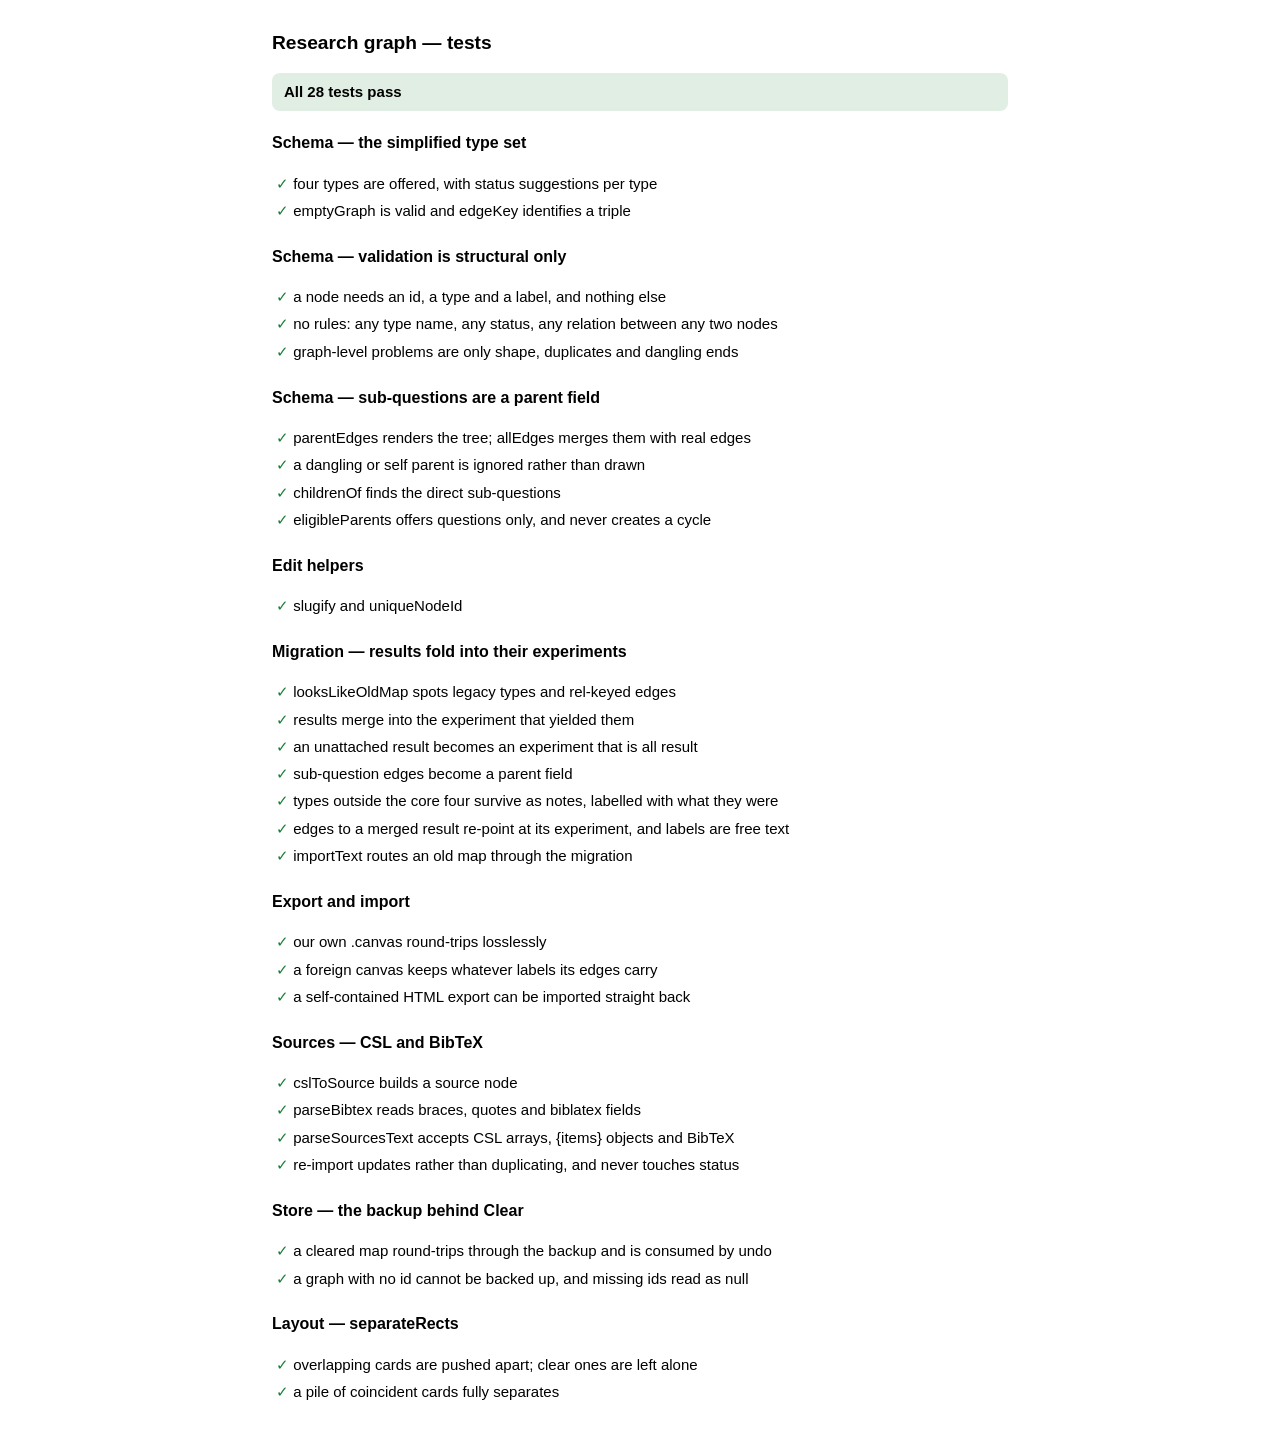
==== commit c7eb0d69: "Add a Clear button, with a confirmation and an undo that survives reload Clearing is the one irrever" ====
--- a/tests.html
+++ b/tests.html
@@ -41,6 +41,7 @@
   extractZoteroKey, cslToSource, parseBibtex, parseSourcesText, planSourceImport, applySourcePatch,
 } from './js/sources.js';
 import { separateRects } from './js/layout.js';
+import { saveBackup, loadBackup, clearBackup } from './js/store.js';
 
 // ---- harness -------------------------------------------------------------
 
@@ -360,6 +361,34 @@
   assertEqual(node.status, 'verified', 'status survives a re-import');
 });
 
+// ---- the clear safety net --------------------------------------------------
+
+describe('Store — the backup behind Clear');
+
+test('a cleared map round-trips through the backup and is consumed by undo', () => {
+  const graph = {
+    version: 2,
+    meta: { id: 'test-backup-graph', title: 'Doomed' },
+    nodes: [n('q1', 'question'), n('ex1', 'experiment', { result: 'it worked' })],
+    edges: [e('ex1', 'addresses', 'q1')],
+  };
+  try {
+    assertEqual(loadBackup('test-backup-graph'), null, 'nothing there to begin with');
+    assert(saveBackup(graph).ok);
+    const restored = loadBackup('test-backup-graph');
+    assertDeepEqual(restored, graph, 'the whole graph comes back, results and all');
+    clearBackup('test-backup-graph');
+    assertEqual(loadBackup('test-backup-graph'), null, 'undo consumes the backup');
+  } finally {
+    clearBackup('test-backup-graph');
+  }
+});
+
+test('a graph with no id cannot be backed up, and missing ids read as null', () => {
+  assertEqual(saveBackup({ meta: {}, nodes: [], edges: [] }).ok, false);
+  assertEqual(loadBackup(undefined), null);
+});
+
 // ---- layout ----------------------------------------------------------------
 
 describe('Layout — separateRects');
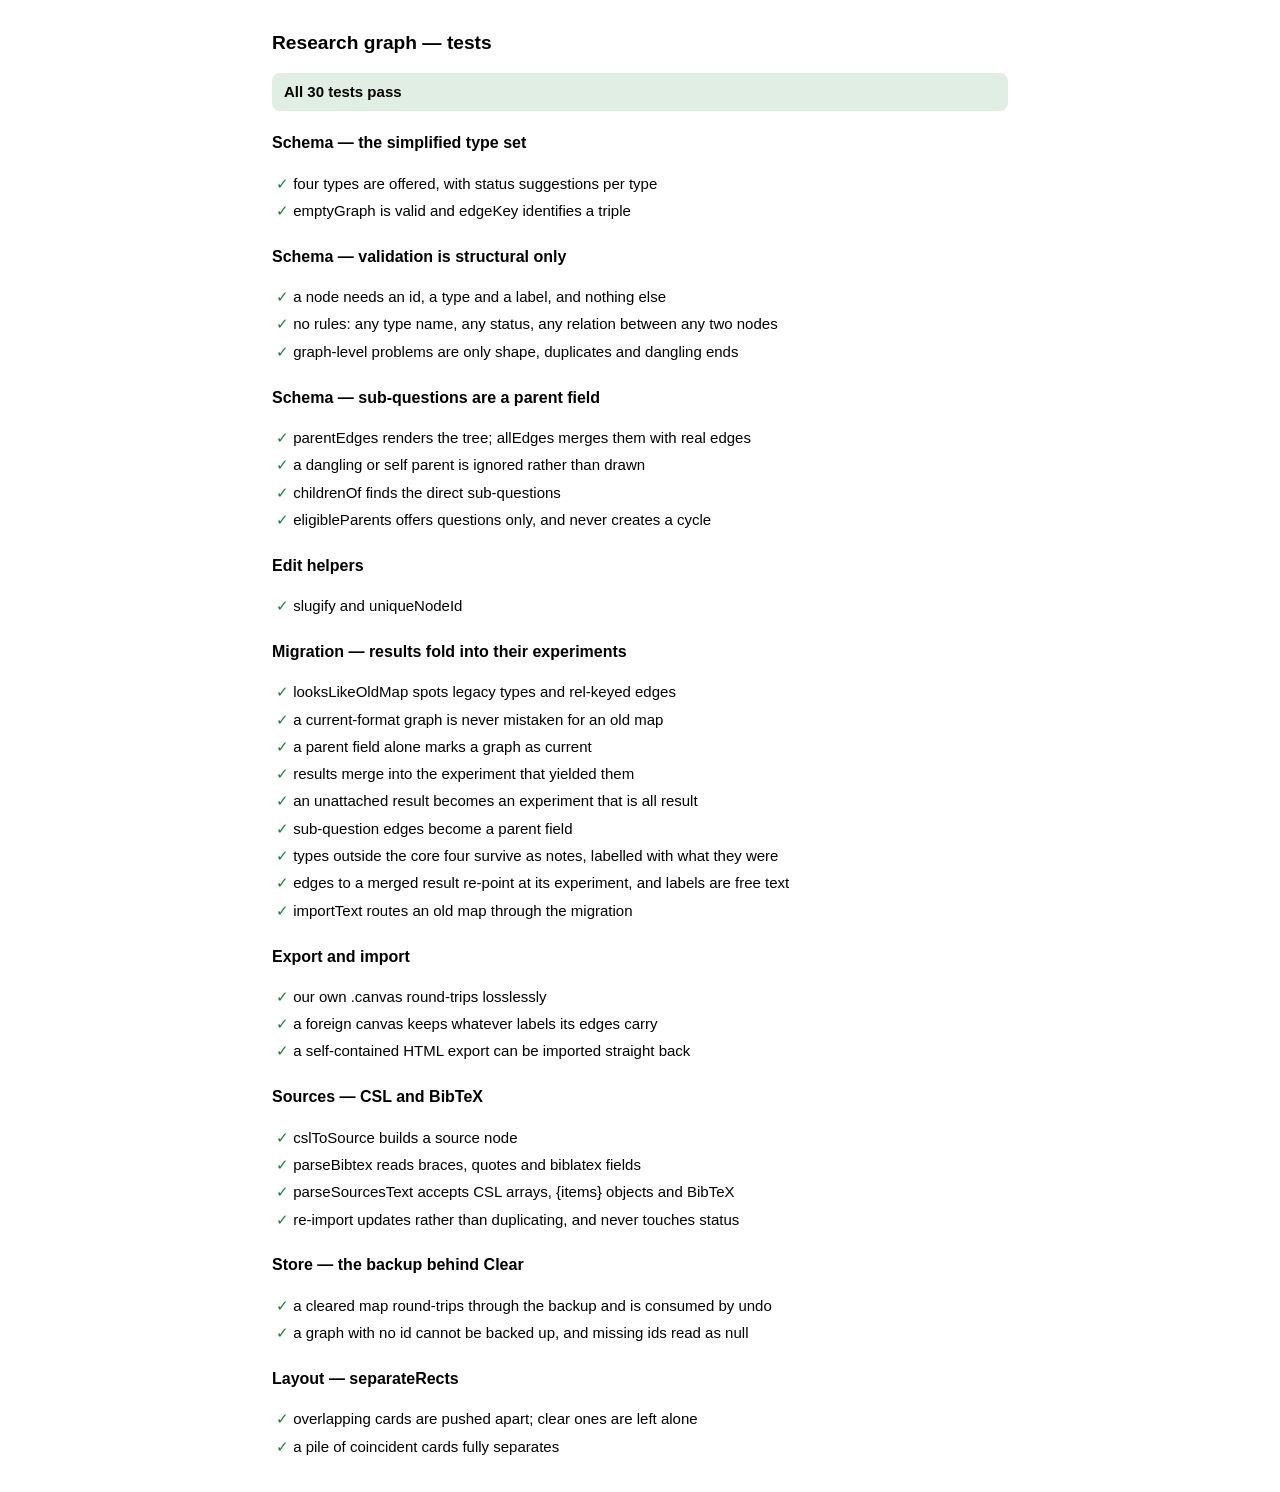
==== commit e1d38cdc: "Fix: a current-format graph was being run through the old-map migration looksLikeOldMap still listed" ====
--- a/tests.html
+++ b/tests.html
@@ -203,6 +203,29 @@
   assert(!looksLikeOldMap(g([n('q1', 'question')], [e('q1', 'x', 'q1')])));
 });
 
+test('a current-format graph is never mistaken for an old map', () => {
+  // `experiment` is a current type; a graph full of them must not be migrated,
+  // because the migration would strip nature / description / result.
+  const current = g([
+    n('ex1', 'experiment', { nature: 'statistical', description: 'what was done', result: 'what came out' }),
+    n('q1', 'question'),
+  ], [e('ex1', 'addresses', 'q1')]);
+  assert(!looksLikeOldMap(current), 'version 2 alone settles it');
+  const noVersion = { nodes: current.nodes, edges: current.edges };
+  assert(!looksLikeOldMap(noVersion), 'and so do the fields the current schema introduced');
+  const result = importText(JSON.stringify(current));
+  assert(result.ok, result.message);
+  const ex1 = result.graph.nodes.find((x) => x.id === 'ex1');
+  assertEqual(ex1.nature, 'statistical', 'nature survives the import');
+  assertEqual(ex1.result, 'what came out', 'the result survives the import');
+  assert(!result.message.includes('Simplified'), 'and it is not reported as a migration');
+});
+
+test('a parent field alone marks a graph as current', () => {
+  const current = { nodes: [n('q1', 'question'), n('q2', 'question', { parent: 'q1' })], edges: [] };
+  assert(!looksLikeOldMap(current));
+});
+
 test('results merge into the experiment that yielded them', () => {
   const { graph, report } = migrateOldMap(oldMap);
   const byId = new Map(graph.nodes.map((x) => [x.id, x]));
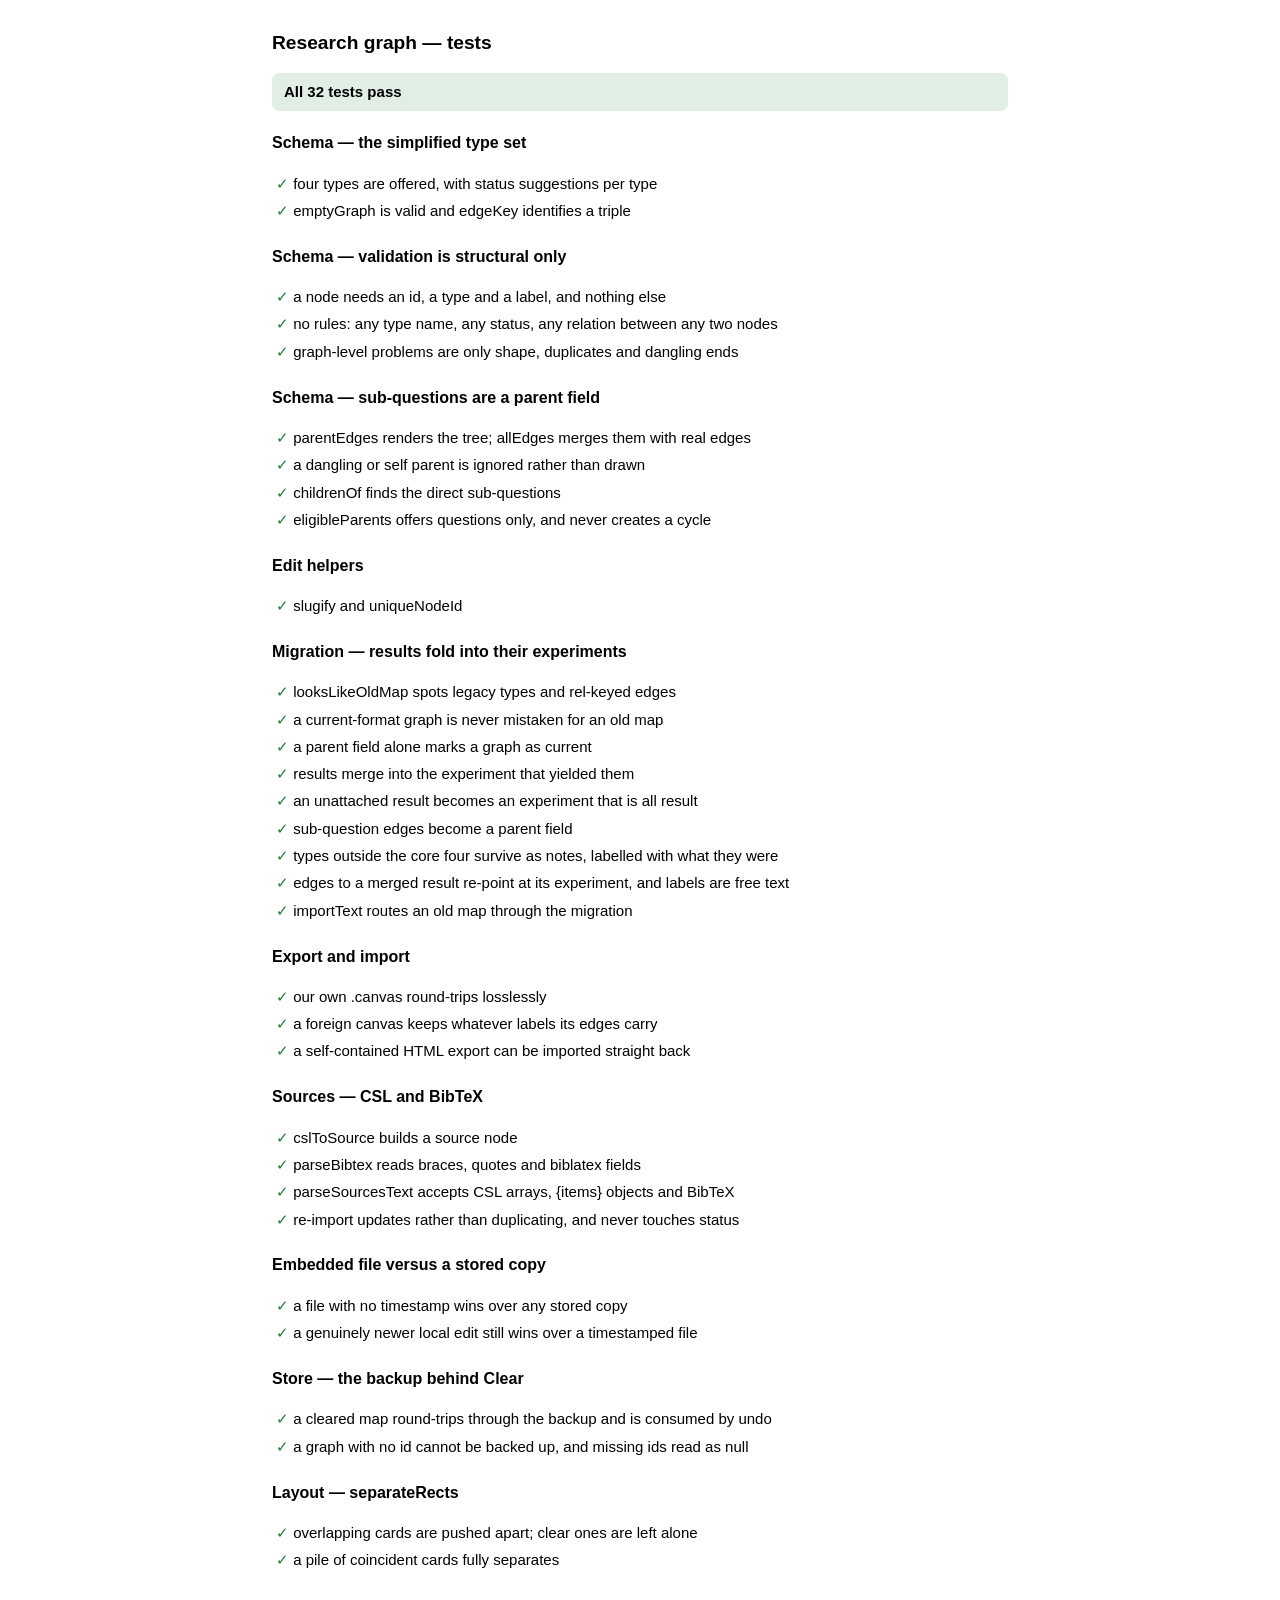
==== commit 69f74a4a: "Fix: a stale stored copy could hide an opened file's own graph When a self-contained file is opened," ====
--- a/tests.html
+++ b/tests.html
@@ -384,6 +384,37 @@
   assertEqual(node.status, 'verified', 'status survives a re-import');
 });
 
+// ---- embedded vs stored precedence ----------------------------------------
+
+describe('Embedded file versus a stored copy');
+
+// The rule the loader applies when a self-contained file is opened and the
+// browser already holds a graph with the same id.
+function storedWins(embedded, stored) {
+  return Boolean(stored)
+    && validateGraph(stored).length === 0
+    && Boolean(embedded.meta?.modified)
+    && (stored.meta?.modified ?? '') > embedded.meta.modified;
+}
+
+test('a file with no timestamp wins over any stored copy', () => {
+  // Otherwise a stale copy of an earlier version of the same file hides the
+  // file's own contents — which is exactly how a gutted graph kept showing.
+  const embedded = { meta: { id: 'g' }, nodes: [n('ex1', 'experiment', { result: 'the numbers' })], edges: [] };
+  const stored = { meta: { id: 'g', modified: '2026-08-22T09:15:38.775Z' },
+                   nodes: [n('ex1', 'experiment')], edges: [] };
+  assert(!storedWins(embedded, stored), 'the opened file wins');
+});
+
+test('a genuinely newer local edit still wins over a timestamped file', () => {
+  const embedded = { meta: { id: 'g', modified: '2026-08-01T00:00:00.000Z' }, nodes: [], edges: [] };
+  const newer = { meta: { id: 'g', modified: '2026-08-02T00:00:00.000Z' }, nodes: [], edges: [] };
+  const older = { meta: { id: 'g', modified: '2026-07-01T00:00:00.000Z' }, nodes: [], edges: [] };
+  assert(storedWins(embedded, newer), 'later edits are not discarded');
+  assert(!storedWins(embedded, older), 'an older copy never wins');
+  assert(!storedWins(embedded, null), 'nothing stored, nothing to prefer');
+});
+
 // ---- the clear safety net --------------------------------------------------
 
 describe('Store — the backup behind Clear');
